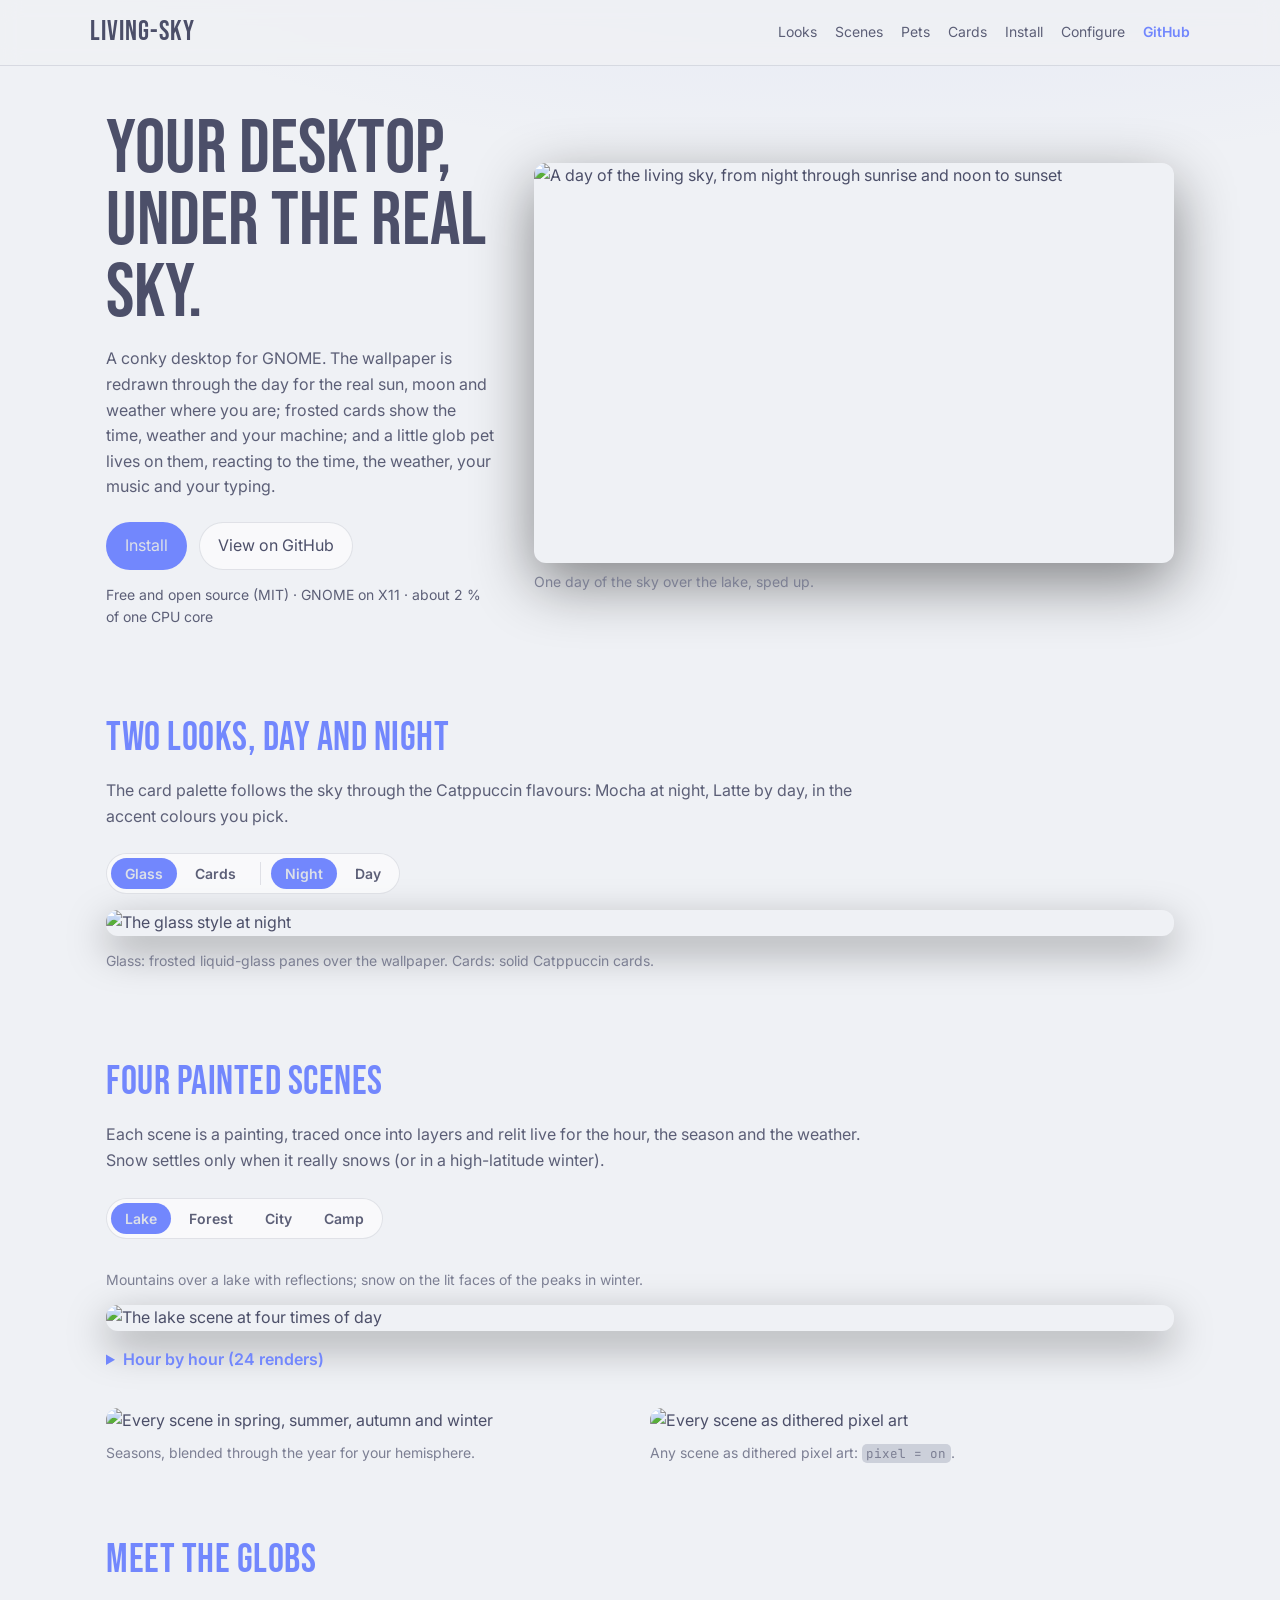
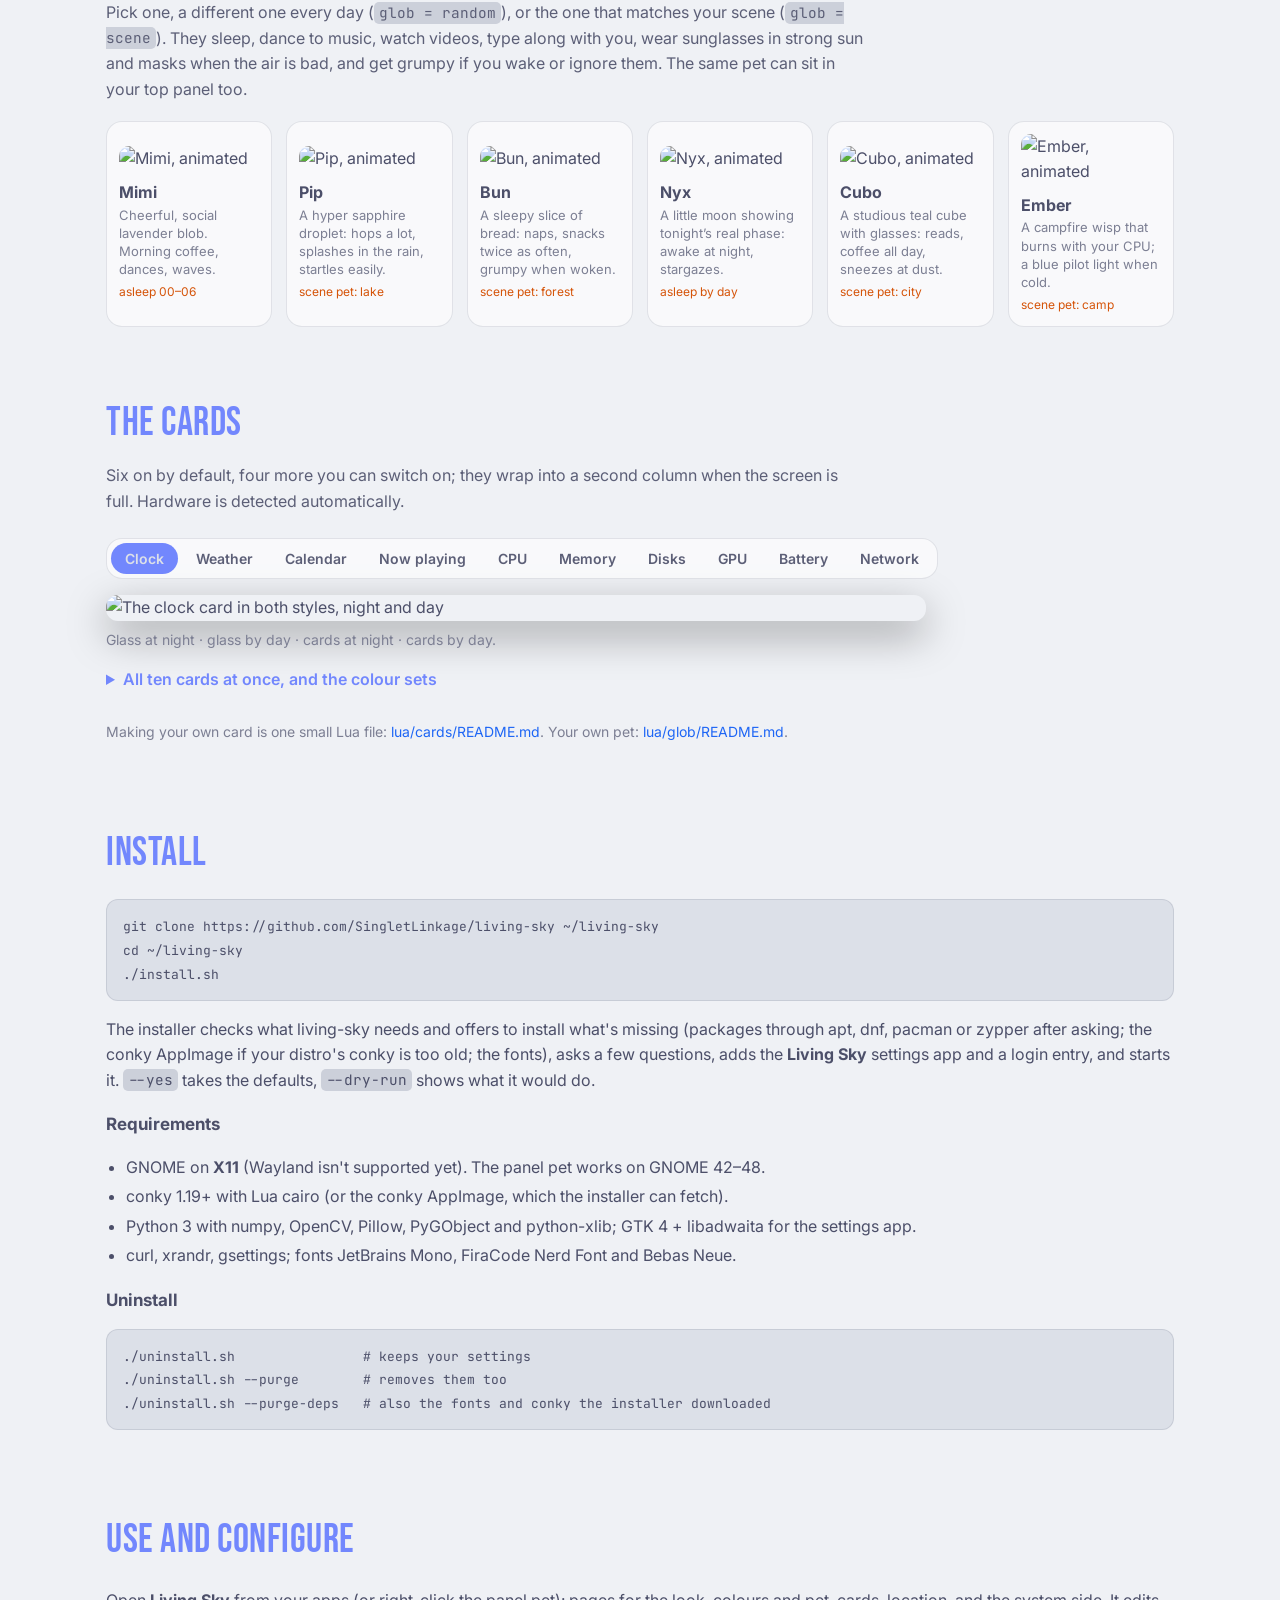
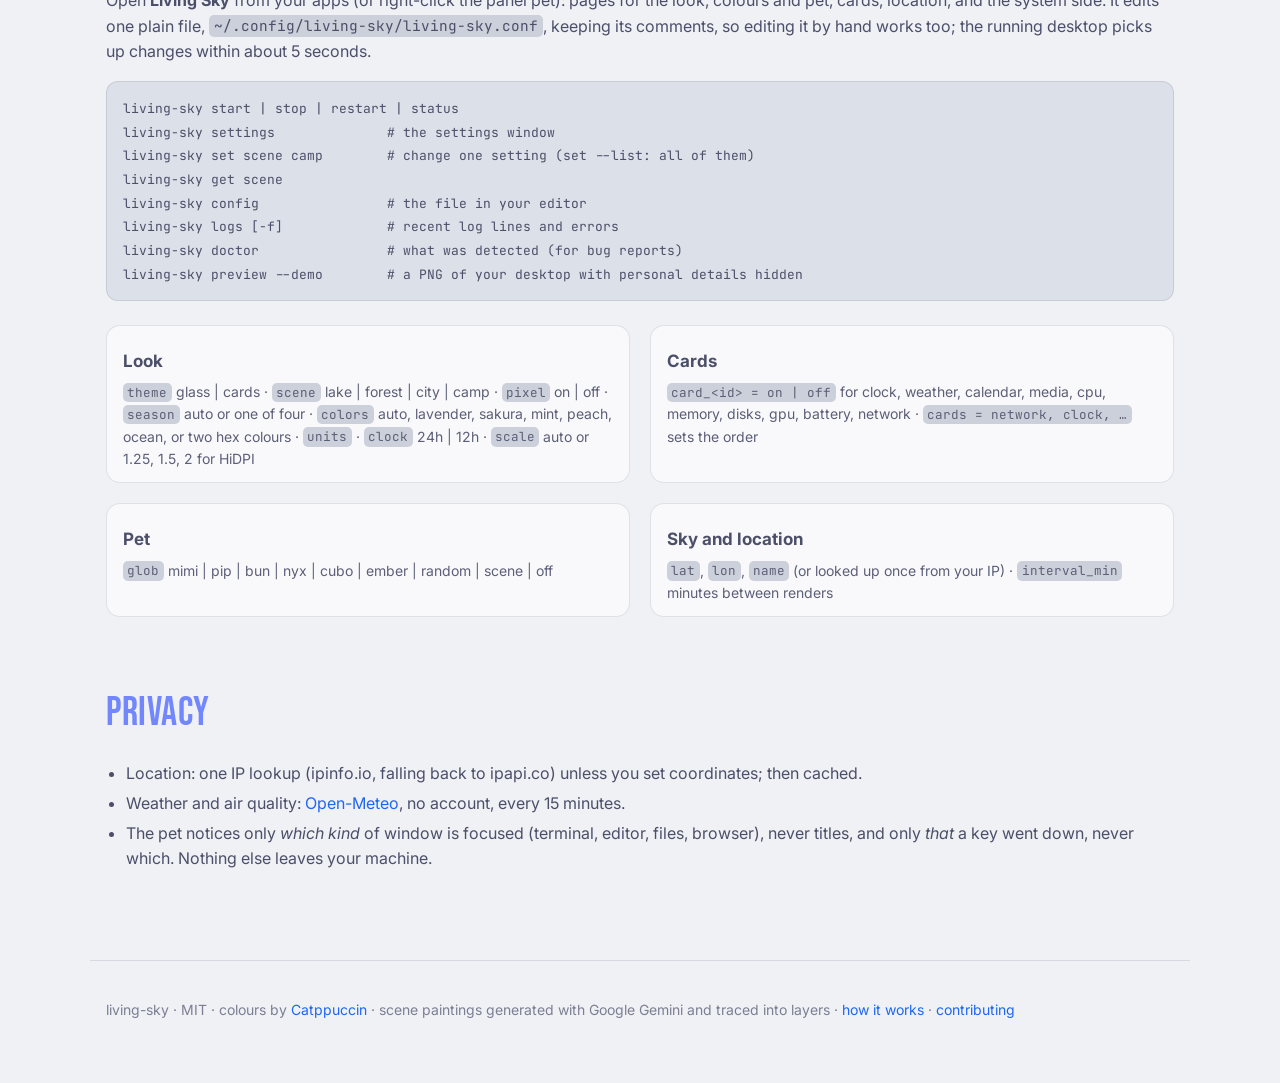
==== site/index.html @ f6a1cbd3 "HiDPI: scale = auto | <factor> for the cards and the pet The engine lays out in logical pixels (scre" ====
<!doctype html>
<html lang="en">
<head>
<meta charset="utf-8">
<meta name="viewport" content="width=device-width, initial-scale=1">
<title>living-sky</title>
<meta name="description" content="A GNOME conky desktop whose wallpaper follows the real sky: painted scenes relit for the sun, moon, season and weather, Catppuccin glass cards, and little glob pets.">
<meta property="og:title" content="living-sky">
<meta property="og:description" content="A GNOME desktop whose wallpaper follows the real sky, with glass cards and little glob pets.">
<meta property="og:image" content="art/demos/glass-night.jpg">
<link rel="icon" href="icon.svg" type="image/svg+xml">
<link rel="preconnect" href="https://fonts.googleapis.com">
<link rel="preconnect" href="https://fonts.gstatic.com" crossorigin>
<link href="https://fonts.googleapis.com/css2?family=Bebas+Neue&family=JetBrains+Mono:wght@400;700&family=Inter:wght@400;600;700&display=swap" rel="stylesheet">
<link rel="stylesheet" href="style.css">
</head>
<body>
<header class="top">
  <a class="brand" href="#">living-sky</a>
  <nav>
    <a href="#looks">Looks</a><a href="#scenes">Scenes</a><a href="#pets">Pets</a><a href="#cards">Cards</a>
    <a href="#install">Install</a><a href="#configure">Configure</a>
    <a class="gh" href="https://github.com/SingletLinkage/living-sky">GitHub</a>
  </nav>
</header>

<main>
<section class="hero">
  <div class="hero-text">
    <h1>Your desktop, under the real sky.</h1>
    <p>A conky desktop for GNOME. The wallpaper is redrawn through the day for the real sun, moon and
      weather where you are; frosted cards show the time, weather and your machine; and a little glob pet
      lives on them, reacting to the time, the weather, your music and your typing.</p>
    <div class="cta">
      <a class="btn primary" href="#install">Install</a>
      <a class="btn" href="https://github.com/SingletLinkage/living-sky">View on GitHub</a>
    </div>
    <p class="small">Free and open source (MIT) · GNOME on X11 · about 2 % of one CPU core</p>
  </div>
  <figure class="hero-media">
    <img src="art/demos/sky-day.gif" alt="A day of the living sky, from night through sunrise and noon to sunset" width="640" height="400">
    <figcaption>One day of the sky over the lake, sped up.</figcaption>
  </figure>
</section>

<section id="looks">
  <h2>Two looks, day and night</h2>
  <p class="lead">The card palette follows the sky through the Catppuccin flavours: Mocha at night, Latte by day,
    in the accent colours you pick.</p>
  <div class="switch" role="tablist" aria-label="Card style">
    <button class="on" data-style="glass">Glass</button><button data-style="cards">Cards</button>
    <span class="sep"></span>
    <button class="on" data-time="night">Night</button><button data-time="day">Day</button>
  </div>
  <figure class="frame"><img id="look-img" src="art/demos/glass-night.jpg" alt="The glass style at night" loading="lazy"></figure>
  <p class="note">Glass: frosted liquid-glass panes over the wallpaper. Cards: solid Catppuccin cards.</p>
</section>

<section id="scenes">
  <h2>Four painted scenes</h2>
  <p class="lead">Each scene is a painting, traced once into layers and relit live for the hour, the season and the
    weather. Snow settles only when it really snows (or in a high-latitude winter).</p>
  <div class="switch" role="tablist" aria-label="Scene">
    <button class="on" data-scene="lake">Lake</button><button data-scene="forest">Forest</button>
    <button data-scene="city">City</button><button data-scene="camp">Camp</button>
  </div>
  <p id="scene-text" class="note"></p>
  <figure class="frame"><img id="scene-img" src="art/demos/scene-lake.jpg" alt="The lake scene at four times of day" loading="lazy"></figure>
  <details class="more"><summary>Hour by hour (24 renders)</summary>
    <img id="hours-img" src="art/demos/hours/lake.jpg" alt="The lake scene for every hour of a day" loading="lazy">
  </details>
  <div class="grid two">
    <figure><img src="art/demos/seasons.jpg" alt="Every scene in spring, summer, autumn and winter" loading="lazy">
      <figcaption>Seasons, blended through the year for your hemisphere.</figcaption></figure>
    <figure><img src="art/demos/pixel.jpg" alt="Every scene as dithered pixel art" loading="lazy">
      <figcaption>Any scene as dithered pixel art: <code>pixel = on</code>.</figcaption></figure>
  </div>
</section>

<section id="pets">
  <h2>Meet the globs</h2>
  <p class="lead">Pick one, a different one every day (<code>glob = random</code>), or the one that matches your scene
    (<code>glob = scene</code>). They sleep, dance to music, watch videos, type along with you, wear sunglasses in
    strong sun and masks when the air is bad, and get grumpy if you wake or ignore them. The same pet can sit in
    your top panel too.</p>
  <div class="pets" id="pet-list"></div>
  <div class="pet-detail" id="pet-detail" hidden>
    <div class="pet-detail-head"><h3 id="pet-name"></h3><button class="btn small" id="pet-close">Close</button></div>
    <img id="pet-sheet" alt="" loading="lazy">
  </div>
</section>

<section id="cards">
  <h2>The cards</h2>
  <p class="lead">Six on by default, four more you can switch on; they wrap into a second column when the screen
    is full. Hardware is detected automatically.</p>
  <div class="switch wrap" id="card-tabs"></div>
  <figure class="frame narrow"><img id="card-img" src="art/demos/cards/clock.jpg" alt="" loading="lazy">
    <figcaption>Glass at night · glass by day · cards at night · cards by day.</figcaption></figure>
  <details class="more"><summary>All ten cards at once, and the colour sets</summary>
    <img src="art/demos/all-cards.jpg" alt="All ten cards" loading="lazy">
    <img src="art/demos/colors.jpg" alt="The colour sets through the day" loading="lazy">
  </details>
  <p class="note">Making your own card is one small Lua file:
    <a href="https://github.com/SingletLinkage/living-sky/blob/main/lua/cards/README.md">lua/cards/README.md</a>.
    Your own pet: <a href="https://github.com/SingletLinkage/living-sky/blob/main/lua/glob/README.md">lua/glob/README.md</a>.</p>
</section>

<section id="install">
  <h2>Install</h2>
  <pre><code>git clone https://github.com/SingletLinkage/living-sky ~/living-sky
cd ~/living-sky
./install.sh</code></pre>
  <p>The installer checks what living-sky needs and offers to install what's missing (packages through apt, dnf,
    pacman or zypper after asking; the conky AppImage if your distro's conky is too old; the fonts), asks a few
    questions, adds the <b>Living Sky</b> settings app and a login entry, and starts it.
    <code>--yes</code> takes the defaults, <code>--dry-run</code> shows what it would do.</p>
  <h3>Requirements</h3>
  <ul>
    <li>GNOME on <b>X11</b> (Wayland isn't supported yet). The panel pet works on GNOME 42–48.</li>
    <li>conky 1.19+ with Lua cairo (or the conky AppImage, which the installer can fetch).</li>
    <li>Python 3 with numpy, OpenCV, Pillow, PyGObject and python-xlib; GTK 4 + libadwaita for the settings app.</li>
    <li>curl, xrandr, gsettings; fonts JetBrains Mono, FiraCode Nerd Font and Bebas Neue.</li>
  </ul>
  <h3>Uninstall</h3>
  <pre><code>./uninstall.sh                # keeps your settings
./uninstall.sh --purge        # removes them too
./uninstall.sh --purge-deps   # also the fonts and conky the installer downloaded</code></pre>
</section>

<section id="configure">
  <h2>Use and configure</h2>
  <p>Open <b>Living Sky</b> from your apps (or right-click the panel pet): pages for the look, colours and pet,
    cards, location, and the system side. It edits one plain file,
    <code>~/.config/living-sky/living-sky.conf</code>, keeping its comments, so editing it by hand works too;
    the running desktop picks up changes within about 5 seconds.</p>
  <pre><code>living-sky start | stop | restart | status
living-sky settings              # the settings window
living-sky set scene camp        # change one setting (set --list: all of them)
living-sky get scene
living-sky config                # the file in your editor
living-sky logs [-f]             # recent log lines and errors
living-sky doctor                # what was detected (for bug reports)
living-sky preview --demo        # a PNG of your desktop with personal details hidden</code></pre>
  <div class="grid two keys">
    <div><h3>Look</h3><p><code>theme</code> glass | cards · <code>scene</code> lake | forest | city | camp ·
      <code>pixel</code> on | off · <code>season</code> auto or one of four · <code>colors</code> auto, lavender,
      sakura, mint, peach, ocean, or two hex colours · <code>units</code> · <code>clock</code> 24h | 12h · <code>scale</code> auto or 1.25, 1.5, 2 for HiDPI</p></div>
    <div><h3>Cards</h3><p><code>card_&lt;id&gt; = on | off</code> for clock, weather, calendar, media, cpu, memory,
      disks, gpu, battery, network · <code>cards = network, clock, …</code> sets the order</p></div>
    <div><h3>Pet</h3><p><code>glob</code> mimi | pip | bun | nyx | cubo | ember | random | scene | off</p></div>
    <div><h3>Sky and location</h3><p><code>lat</code>, <code>lon</code>, <code>name</code> (or looked up once from
      your IP) · <code>interval_min</code> minutes between renders</p></div>
  </div>
</section>

<section id="privacy">
  <h2>Privacy</h2>
  <ul>
    <li>Location: one IP lookup (ipinfo.io, falling back to ipapi.co) unless you set coordinates; then cached.</li>
    <li>Weather and air quality: <a href="https://open-meteo.com">Open-Meteo</a>, no account, every 15 minutes.</li>
    <li>The pet notices only <i>which kind</i> of window is focused (terminal, editor, files, browser), never titles,
      and only <i>that</i> a key went down, never which. Nothing else leaves your machine.</li>
  </ul>
</section>
</main>

<footer>
  <p>living-sky · MIT · colours by <a href="https://github.com/catppuccin/catppuccin">Catppuccin</a> ·
    scene paintings generated with Google Gemini and traced into layers ·
    <a href="https://github.com/SingletLinkage/living-sky/blob/main/docs/how-it-works.md">how it works</a> ·
    <a href="https://github.com/SingletLinkage/living-sky/blob/main/CONTRIBUTING.md">contributing</a></p>
</footer>
<script src="app.js"></script>
</body>
</html>
---- site/style.css ----
/* living-sky site: Catppuccin Mocha by default, Latte for light-mode visitors */
:root {
  --base: #1e1e2e; --mantle: #181825; --crust: #11111b; --surface0: #313244; --surface1: #45475a;
  --text: #cdd6f4; --subtext: #a6adc8; --overlay: #7f849c;
  --accent: #b4befe; --accent2: #fab387; --link: #89b4fa;
  --glass: rgba(49, 50, 68, 0.55); --line: rgba(205, 214, 244, 0.10);
}
@media (prefers-color-scheme: light) {
  :root {
    --base: #eff1f5; --mantle: #e6e9ef; --crust: #dce0e8; --surface0: #ccd0da; --surface1: #bcc0cc;
    --text: #4c4f69; --subtext: #5c5f77; --overlay: #7c7f93;
    --accent: #7287fd; --accent2: #d55409; --link: #1e66f5;
    --glass: rgba(255, 255, 255, 0.6); --line: rgba(76, 79, 105, 0.14);
  }
}
* { box-sizing: border-box; }
html { scroll-behavior: smooth; scroll-padding-top: 64px; }
body {
  margin: 0; color: var(--text); font: 16px/1.6 Inter, system-ui, sans-serif;
  background: radial-gradient(1200px 600px at 70% -10%, color-mix(in srgb, var(--accent) 18%, transparent), transparent),
              var(--base);
}
a { color: var(--link); text-decoration: none; }
a:hover { text-decoration: underline; }
code, pre { font-family: "JetBrains Mono", ui-monospace, monospace; font-size: 0.9em; }
code { background: var(--surface0); padding: 0.1em 0.35em; border-radius: 5px; }
pre { background: var(--crust); border: 1px solid var(--line); border-radius: 12px; padding: 14px 16px; overflow-x: auto; }
pre code { background: none; padding: 0; }
img { max-width: 100%; height: auto; display: block; border-radius: 12px; }

.top {
  position: sticky; top: 0; z-index: 5; display: flex; align-items: center; justify-content: space-between; gap: 16px;
  padding: 10px max(16px, calc((100vw - 1100px) / 2)); background: color-mix(in srgb, var(--base) 82%, transparent);
  backdrop-filter: blur(10px); border-bottom: 1px solid var(--line);
}
.brand { font-family: "Bebas Neue", sans-serif; font-size: 28px; letter-spacing: 1px; color: var(--text); }
.top nav { display: flex; gap: 18px; flex-wrap: wrap; font-size: 14px; }
.top nav a { color: var(--subtext); }
.top nav a.gh { color: var(--accent); font-weight: 600; }

main { max-width: 1100px; margin: 0 auto; padding: 0 16px; }
section { padding: 56px 0 8px; }
h1 { font-family: "Bebas Neue", sans-serif; font-weight: 400; font-size: clamp(44px, 7vw, 76px); line-height: 0.95; margin: 0 0 16px; }
h2 { font-family: "Bebas Neue", sans-serif; font-weight: 400; font-size: 40px; letter-spacing: 0.5px; margin: 0 0 8px; color: var(--accent); }
h3 { font-size: 17px; margin: 18px 0 6px; }
.lead { color: var(--subtext); max-width: 760px; margin-top: 0; }
.note, .small, figcaption { color: var(--overlay); font-size: 14px; }
figcaption { margin-top: 8px; }
figure { margin: 0; }

.hero { display: grid; grid-template-columns: 1fr 1.1fr; gap: 40px; align-items: center; padding-top: 48px; }
.hero-text p { color: var(--subtext); }
.cta { display: flex; gap: 12px; margin: 22px 0 10px; flex-wrap: wrap; }
.btn {
  display: inline-block; padding: 10px 18px; border-radius: 999px; border: 1px solid var(--line);
  background: var(--glass); color: var(--text); font-weight: 600; cursor: pointer; font: inherit;
}
.btn:hover { text-decoration: none; border-color: var(--accent); }
.btn.primary { background: var(--accent); color: var(--crust); border-color: transparent; }
.btn.small { padding: 4px 12px; font-size: 14px; }
.hero-media img { box-shadow: 0 20px 60px rgba(0, 0, 0, 0.45); }

.switch { display: inline-flex; flex-wrap: wrap; gap: 4px; padding: 4px; background: var(--glass);
  border: 1px solid var(--line); border-radius: 999px; margin: 8px 0 16px; }
.switch.wrap { border-radius: 16px; }
.switch button { font: 600 14px Inter, system-ui, sans-serif; color: var(--subtext); background: none; border: 0;
  padding: 7px 14px; border-radius: 999px; cursor: pointer; }
.switch button.on { background: var(--accent); color: var(--crust); }
.switch .sep { width: 1px; background: var(--line); margin: 4px 6px; }
.frame img { box-shadow: 0 14px 40px rgba(0, 0, 0, 0.35); }
.frame.narrow { max-width: 820px; }

.grid { display: grid; gap: 20px; margin-top: 24px; }
.grid.two { grid-template-columns: 1fr 1fr; }
.keys > div { background: var(--glass); border: 1px solid var(--line); border-radius: 14px; padding: 4px 16px 12px; }
.keys p { margin: 0; color: var(--subtext); font-size: 14px; }

details.more { margin: 16px 0; }
details.more summary { cursor: pointer; color: var(--accent); font-weight: 600; margin-bottom: 12px; }
details.more img { margin-bottom: 16px; }

.pets { display: grid; grid-template-columns: repeat(6, 1fr); gap: 14px; margin-top: 18px; }
.pet { background: var(--glass); border: 1px solid var(--line); border-radius: 16px; padding: 12px; cursor: pointer;
  text-align: left; color: var(--text); font: inherit; }
.pet:hover, .pet.on { border-color: var(--accent); }
.pet img { border-radius: 10px; margin-bottom: 8px; }
.pet b { display: block; }
.pet span { color: var(--overlay); font-size: 13px; line-height: 1.4; display: block; }
.pet .tag { color: var(--accent2); font-size: 12px; margin-top: 6px; }
.pet-detail { margin-top: 20px; background: var(--glass); border: 1px solid var(--line); border-radius: 16px; padding: 16px; }
.pet-detail-head { display: flex; justify-content: space-between; align-items: center; }
.pet-detail h3 { margin: 0 0 12px; }
.pet-detail img { max-width: 760px; margin: 0 auto; }

ul { padding-left: 20px; } li { margin: 4px 0; }
footer { max-width: 1100px; margin: 64px auto 0; padding: 24px 16px 48px; border-top: 1px solid var(--line);
  color: var(--overlay); font-size: 14px; }

@media (max-width: 900px) {
  .hero, .grid.two { grid-template-columns: 1fr; }
  .pets { grid-template-columns: repeat(3, 1fr); }
  .top nav a:not(.gh) { display: none; }
}
@media (max-width: 520px) { .pets { grid-template-columns: repeat(2, 1fr); } }
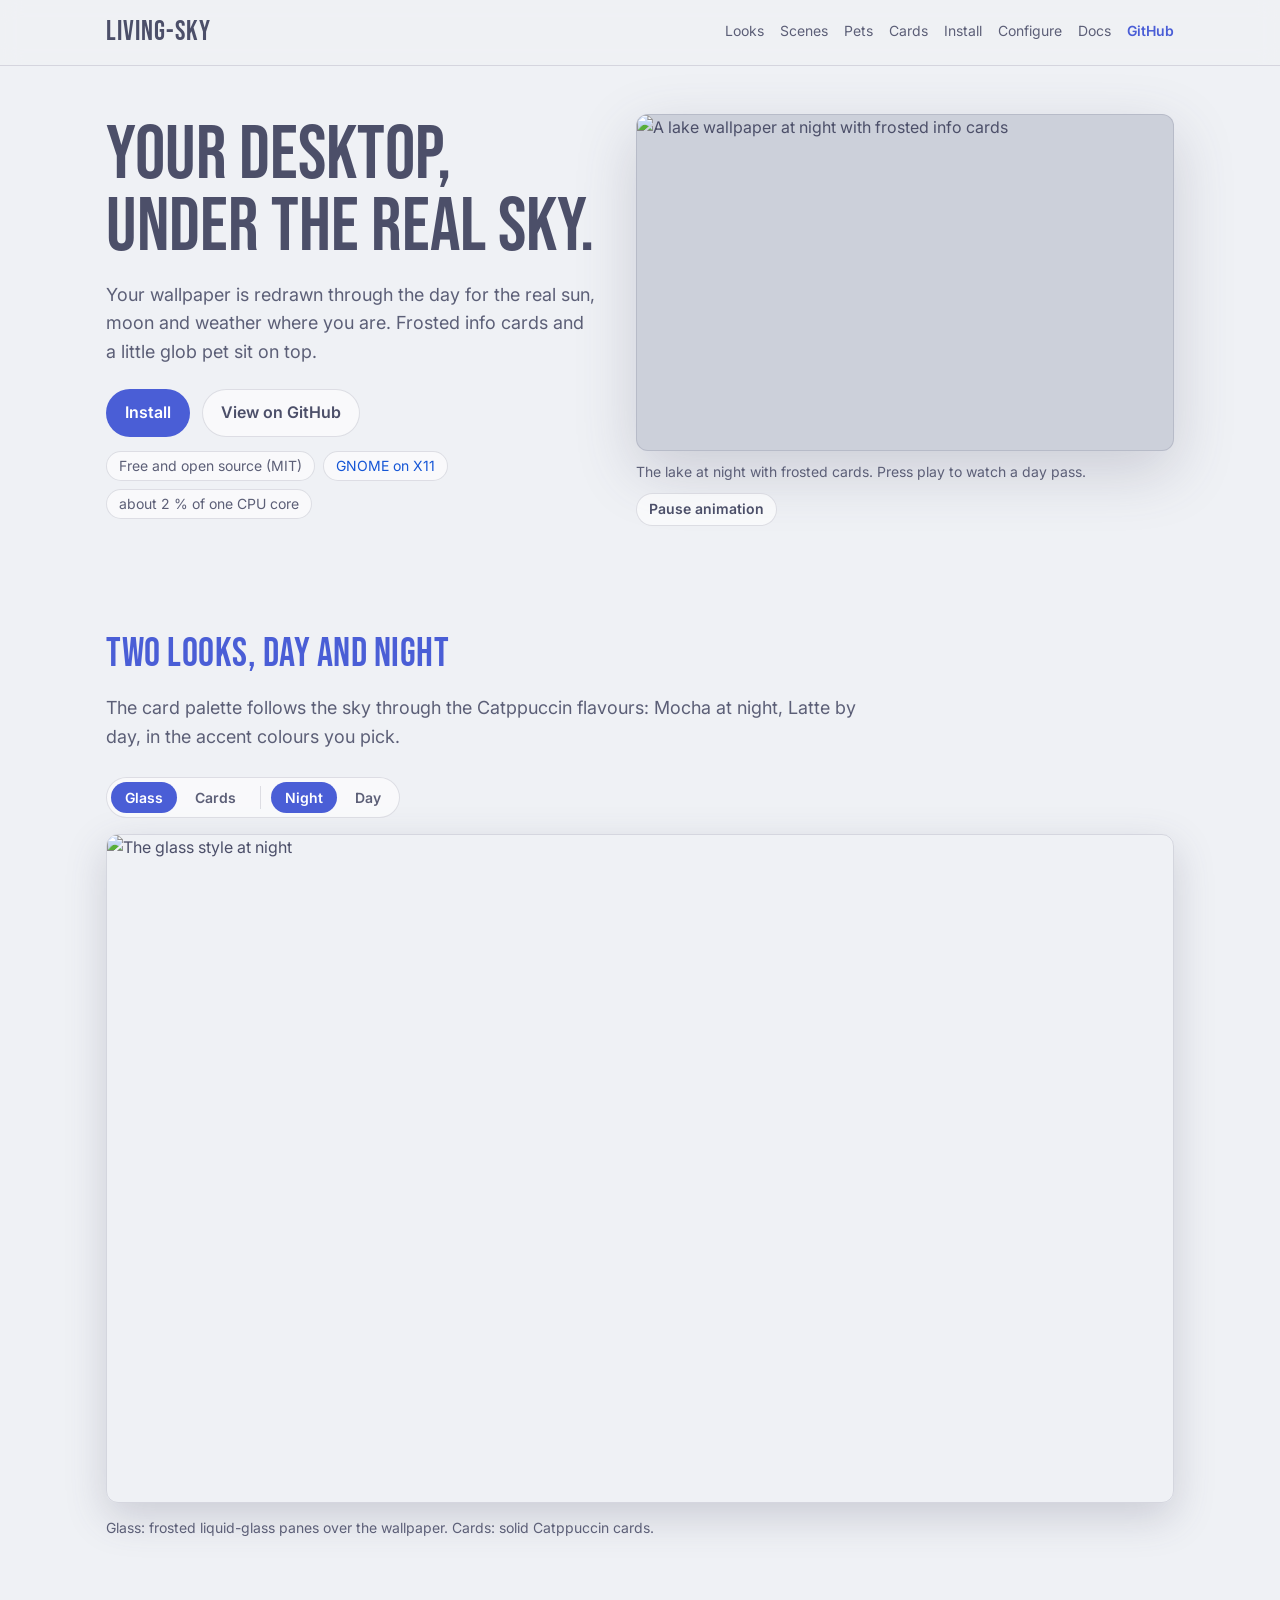
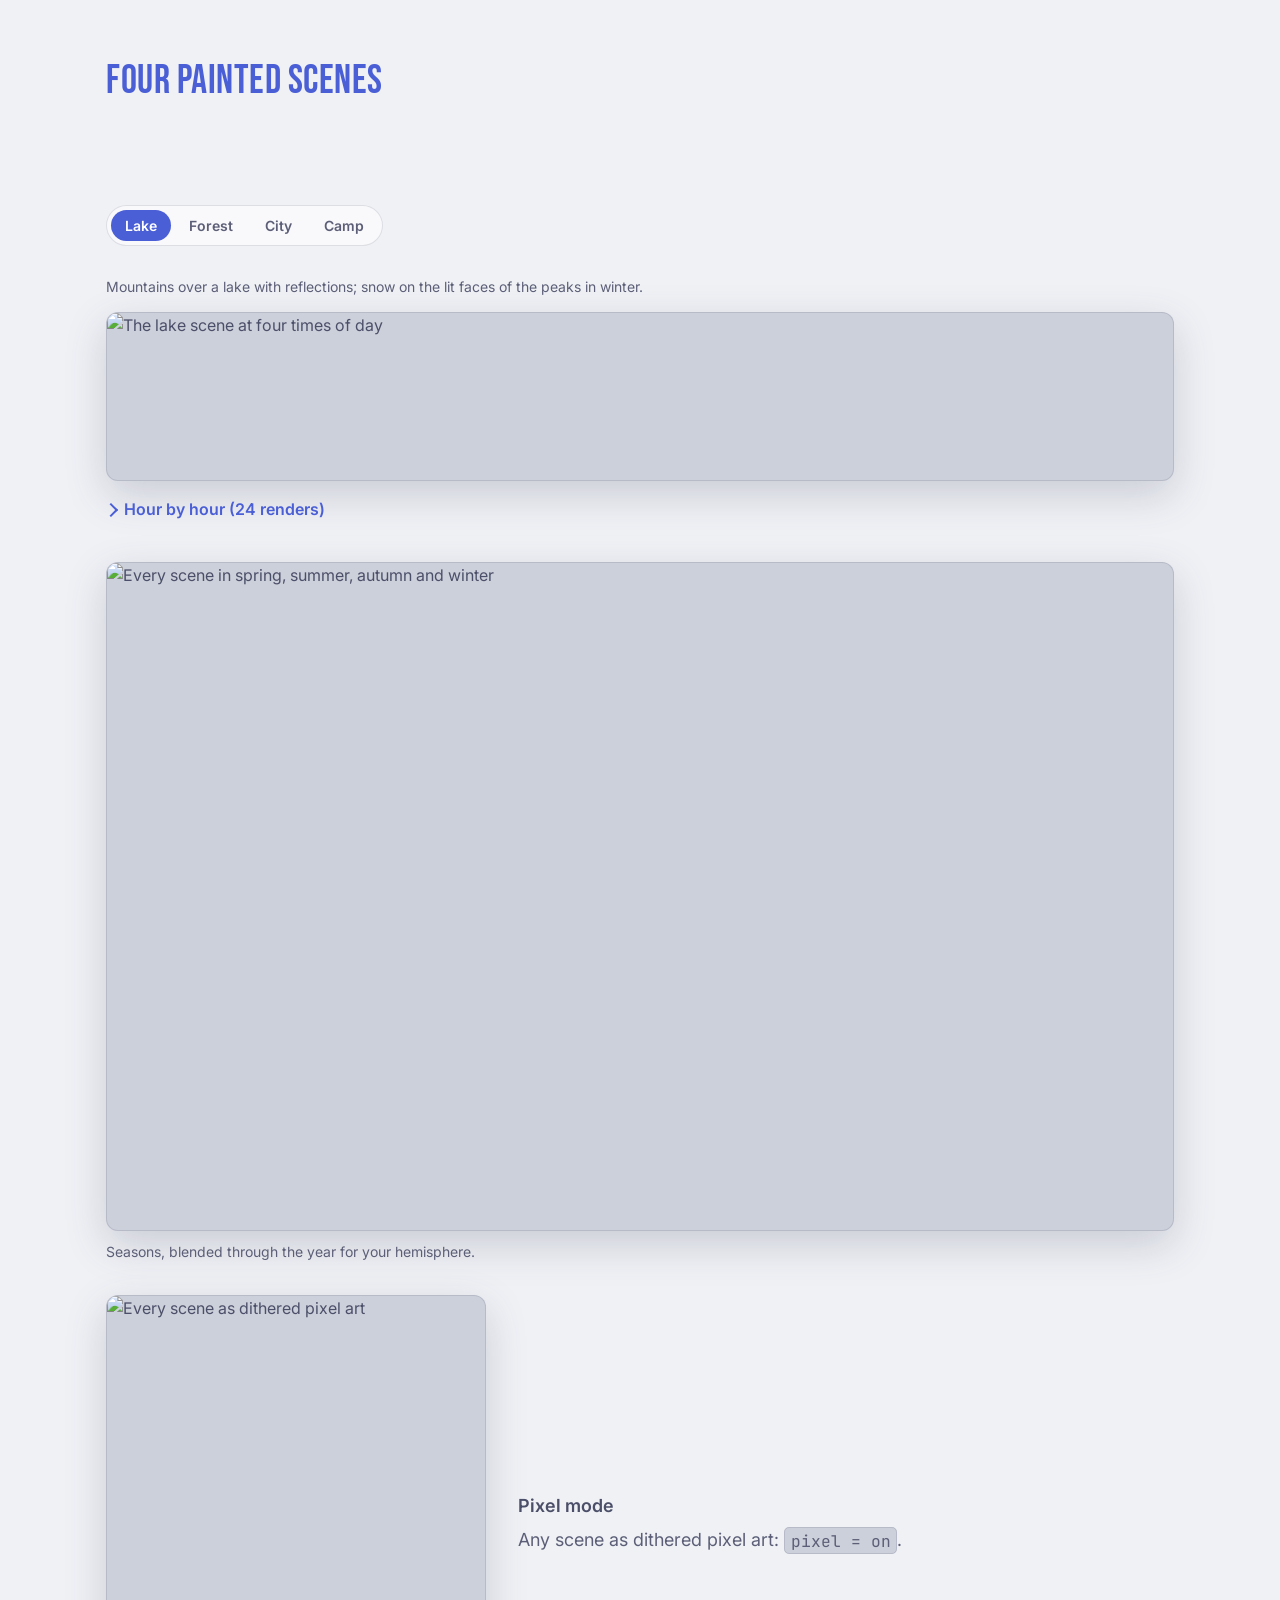
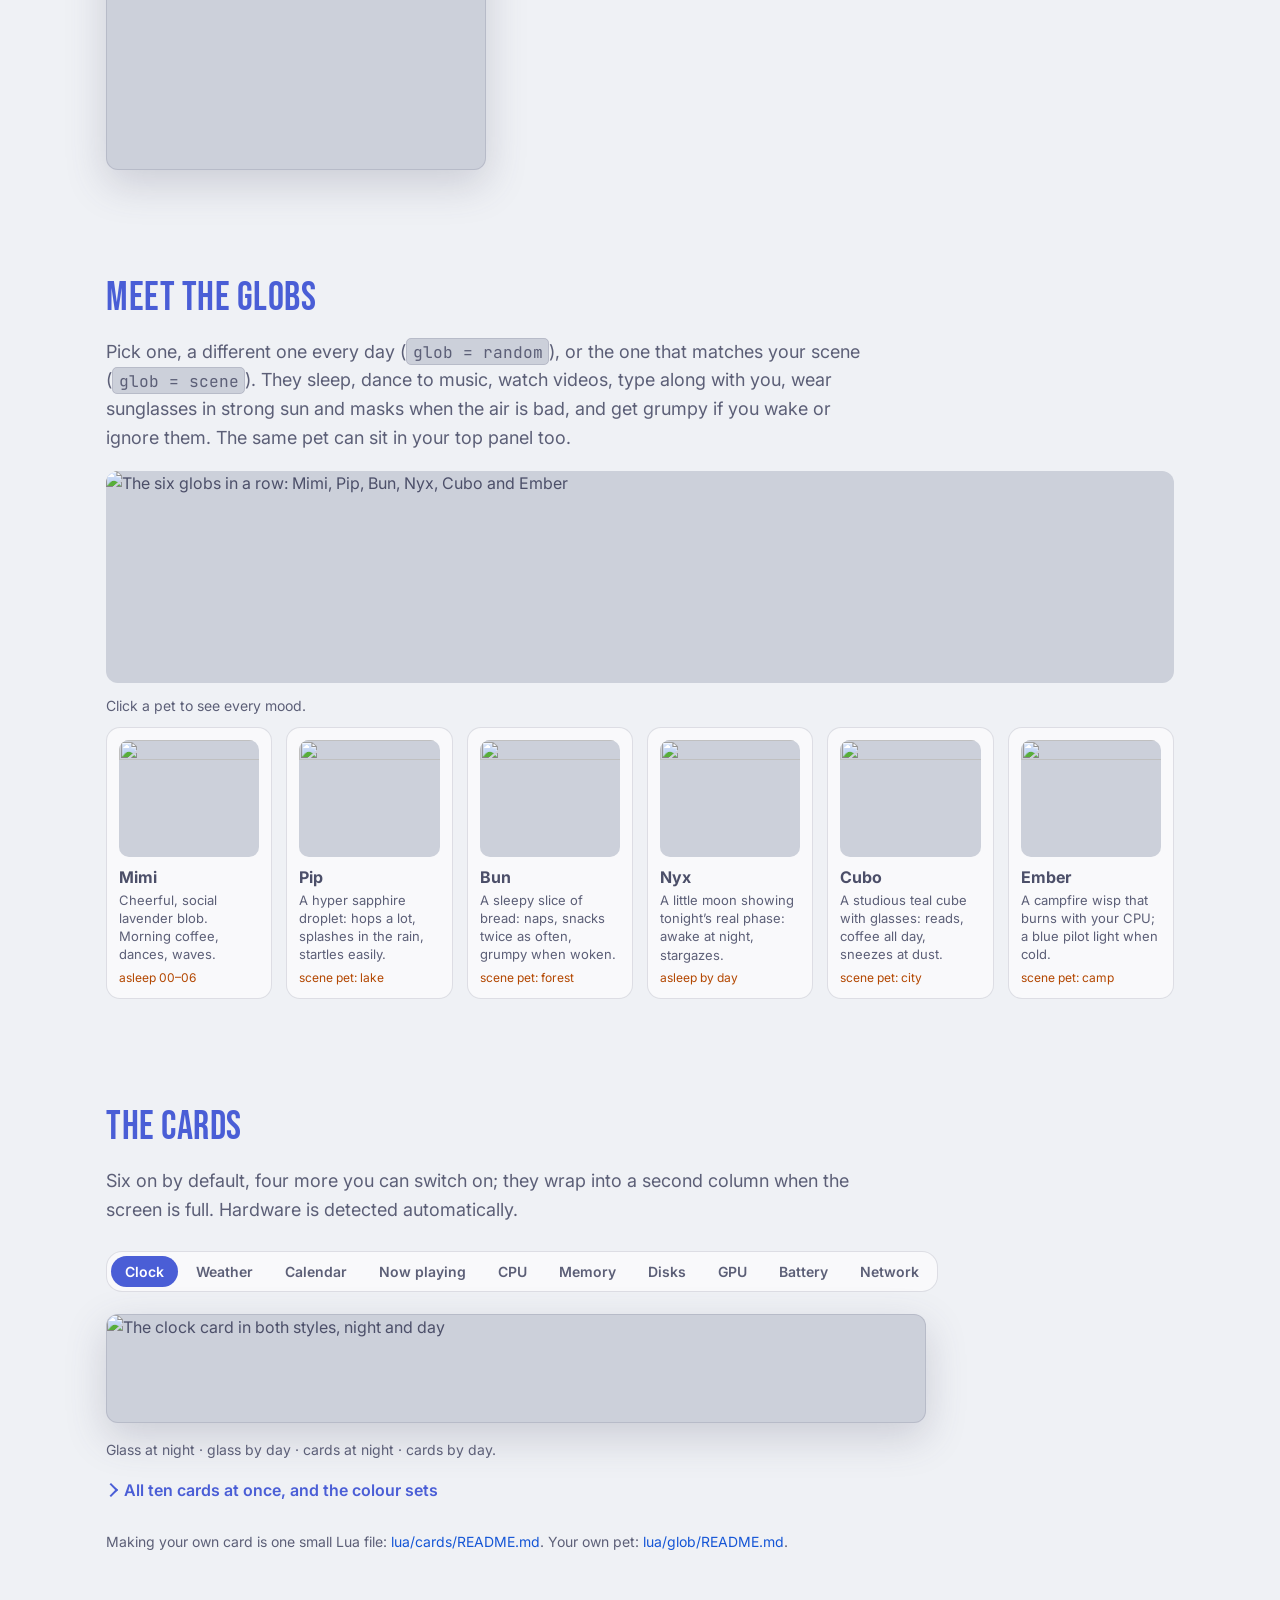
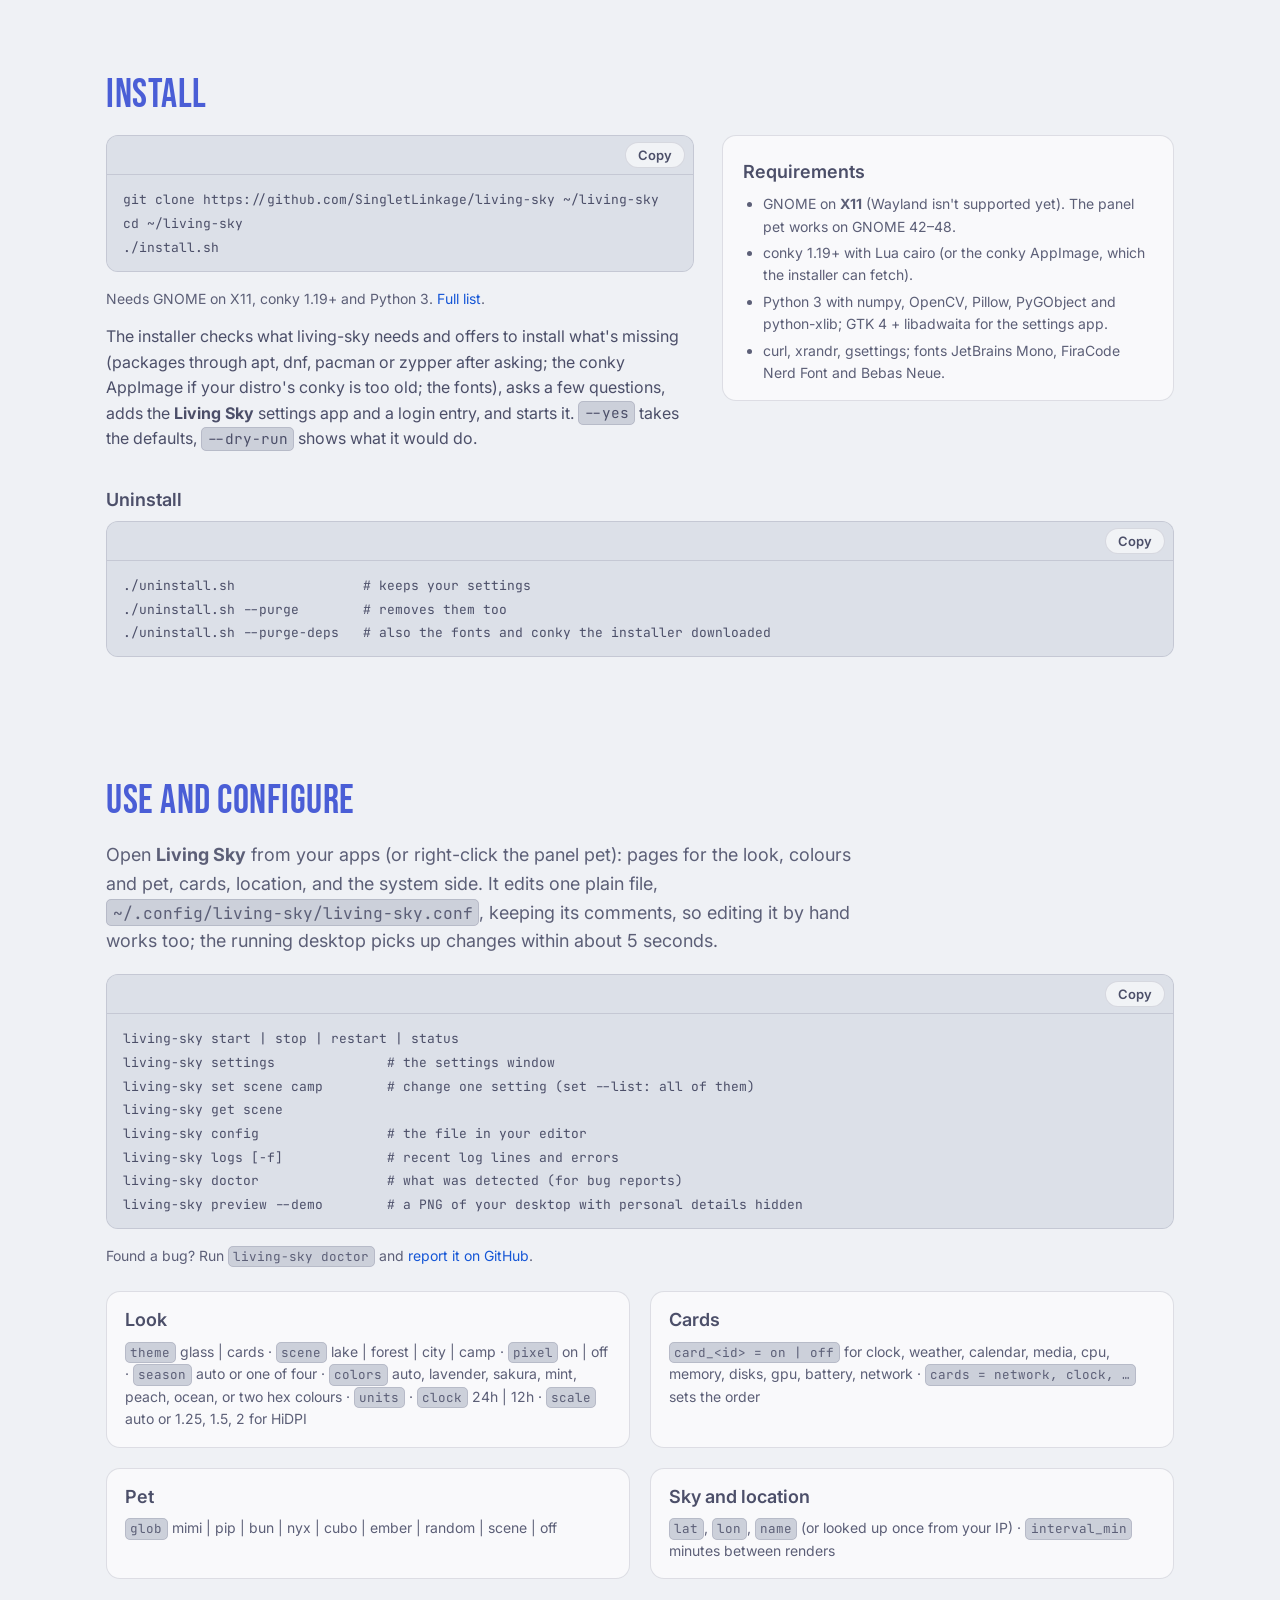
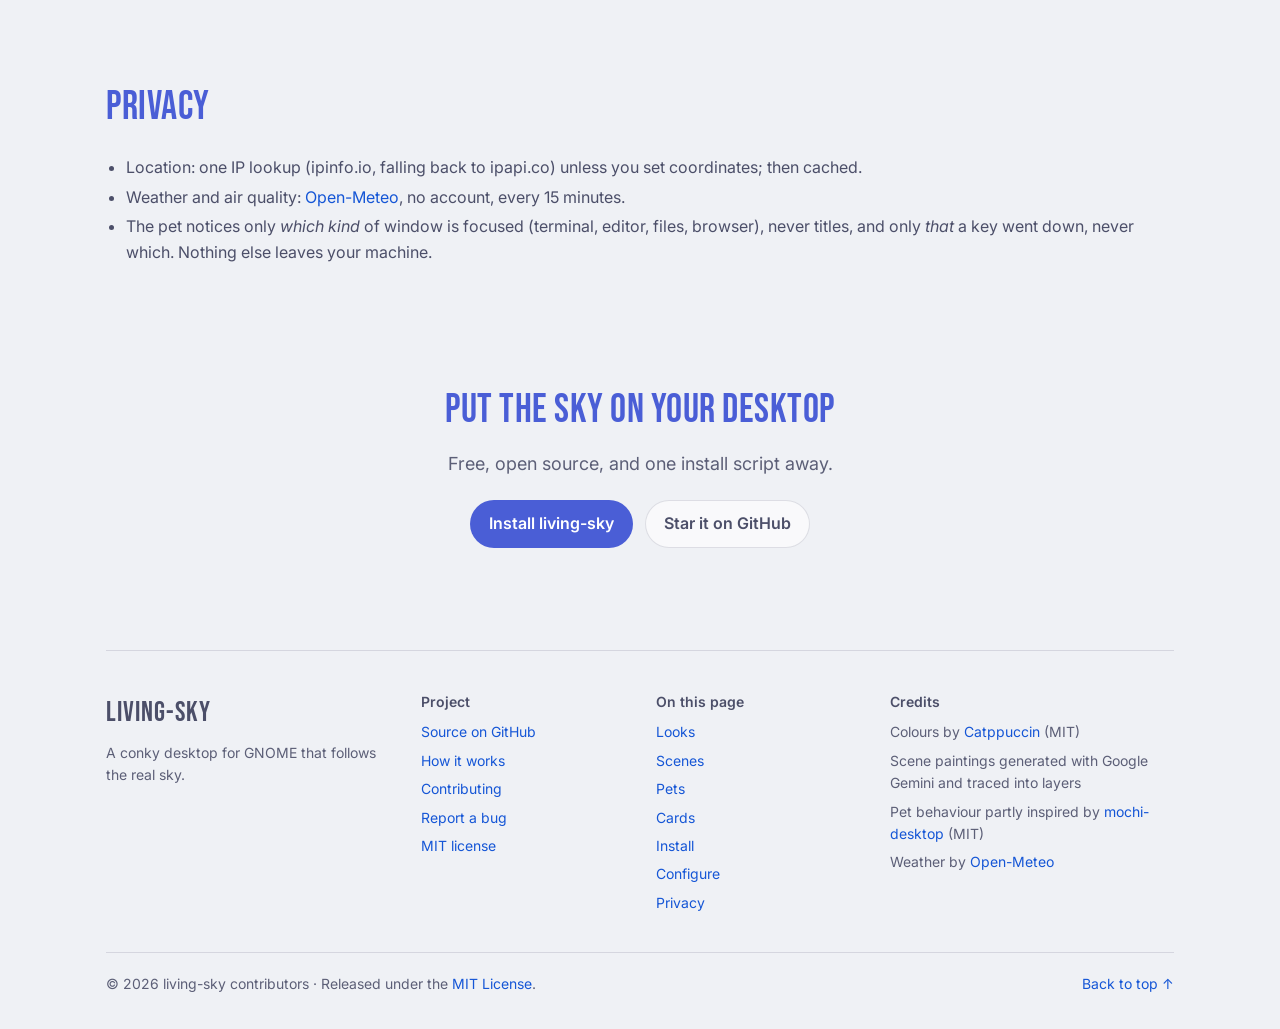
==== commit 77d6fd77: "Website overhaul: navigation, accessibility, motion, footer, meta Reviewed and fixed over four criti" ====
--- a/site/index.html
+++ b/site/index.html
@@ -3,134 +3,183 @@
 <head>
 <meta charset="utf-8">
 <meta name="viewport" content="width=device-width, initial-scale=1">
-<title>living-sky</title>
+<title>living-sky: a GNOME desktop under the real sky</title>
+<script>document.documentElement.classList.add('js')</script>
 <meta name="description" content="A GNOME conky desktop whose wallpaper follows the real sky: painted scenes relit for the sun, moon, season and weather, Catppuccin glass cards, and little glob pets.">
-<meta property="og:title" content="living-sky">
+<link rel="canonical" href="https://singletlinkage.github.io/living-sky/">
+<meta name="color-scheme" content="dark light">
+<meta name="theme-color" content="#eff1f5" media="(prefers-color-scheme: light)">
+<meta name="theme-color" content="#1e1e2e" media="(prefers-color-scheme: dark)">
+<meta property="og:type" content="website">
+<meta property="og:site_name" content="living-sky">
+<meta property="og:url" content="https://singletlinkage.github.io/living-sky/">
+<meta property="og:title" content="living-sky: a GNOME desktop under the real sky">
 <meta property="og:description" content="A GNOME desktop whose wallpaper follows the real sky, with glass cards and little glob pets.">
-<meta property="og:image" content="art/demos/glass-night.jpg">
-<link rel="icon" href="icon.svg" type="image/svg+xml">
+<meta property="og:image" content="https://singletlinkage.github.io/living-sky/art/demos/glass-night.jpg">
+<meta property="og:image:width" content="1280">
+<meta property="og:image:height" content="800">
+<meta property="og:image:alt" content="A lake wallpaper at night with frosted info cards">
+<meta name="twitter:card" content="summary_large_image">
+<meta name="twitter:title" content="living-sky: a GNOME desktop under the real sky">
+<meta name="twitter:description" content="A GNOME desktop whose wallpaper follows the real sky, with glass cards and little glob pets.">
+<meta name="twitter:image" content="https://singletlinkage.github.io/living-sky/art/demos/glass-night.jpg">
+<link rel="icon" href="icon.svg" type="image/svg+xml" sizes="any">
 <link rel="preconnect" href="https://fonts.googleapis.com">
 <link rel="preconnect" href="https://fonts.gstatic.com" crossorigin>
-<link href="https://fonts.googleapis.com/css2?family=Bebas+Neue&family=JetBrains+Mono:wght@400;700&family=Inter:wght@400;600;700&display=swap" rel="stylesheet">
+<link href="https://fonts.googleapis.com/css2?family=Bebas+Neue&family=JetBrains+Mono:wght@400&family=Inter:wght@400;600;700&display=swap" rel="stylesheet">
 <link rel="stylesheet" href="style.css">
 </head>
-<body>
+<body id="top">
+<a class="skip" href="#main">Skip to content</a>
 <header class="top">
-  <a class="brand" href="#">living-sky</a>
-  <nav>
+  <a class="brand" href="#top" aria-label="living-sky, back to top">living-sky</a>
+  <button class="menu-btn" type="button" aria-expanded="false" aria-controls="site-nav">
+    <svg width="20" height="20" viewBox="0 0 20 20" aria-hidden="true"><path d="M3 5h14M3 10h14M3 15h14" stroke="currentColor" stroke-width="2" stroke-linecap="round" fill="none"/></svg>
+    <span>Menu</span>
+  </button>
+  <nav id="site-nav" aria-label="Primary">
     <a href="#looks">Looks</a><a href="#scenes">Scenes</a><a href="#pets">Pets</a><a href="#cards">Cards</a>
     <a href="#install">Install</a><a href="#configure">Configure</a>
+    <a href="https://github.com/SingletLinkage/living-sky/blob/main/docs/how-it-works.md">Docs</a>
     <a class="gh" href="https://github.com/SingletLinkage/living-sky">GitHub</a>
   </nav>
 </header>
 
-<main>
+<main id="main" tabindex="-1">
 <section class="hero">
   <div class="hero-text">
     <h1>Your desktop, under the real sky.</h1>
-    <p>A conky desktop for GNOME. The wallpaper is redrawn through the day for the real sun, moon and
-      weather where you are; frosted cards show the time, weather and your machine; and a little glob pet
-      lives on them, reacting to the time, the weather, your music and your typing.</p>
+    <p class="lead">Your wallpaper is redrawn through the day for the real sun, moon and weather where you are.
+      Frosted info cards and a little glob pet sit on top.</p>
     <div class="cta">
       <a class="btn primary" href="#install">Install</a>
       <a class="btn" href="https://github.com/SingletLinkage/living-sky">View on GitHub</a>
     </div>
-    <p class="small">Free and open source (MIT) · GNOME on X11 · about 2 % of one CPU core</p>
-  </div>
-  <figure class="hero-media">
-    <img src="art/demos/sky-day.gif" alt="A day of the living sky, from night through sunrise and noon to sunset" width="640" height="400">
-    <figcaption>One day of the sky over the lake, sped up.</figcaption>
+    <ul class="facts">
+      <li>Free and open source (MIT)</li>
+      <li><a href="#requirements">GNOME on X11</a></li>
+      <li>about 2&nbsp;% of one CPU core</li>
+    </ul>
+  </div>
+  <figure class="hero-media" id="hero-media">
+    <img id="hero-img" src="art/demos/glass-night.jpg" data-gif="art/demos/sky-day.gif" alt="A lake wallpaper at night with frosted info cards" width="640" height="400" decoding="async" fetchpriority="high">
+    <figcaption id="hero-cap">One day of the sky over the lake, sped up.</figcaption>
   </figure>
 </section>
 
-<section id="looks">
-  <h2>Two looks, day and night</h2>
+<section id="looks" aria-labelledby="looks-h">
+  <h2 id="looks-h">Two looks, day and night</h2>
   <p class="lead">The card palette follows the sky through the Catppuccin flavours: Mocha at night, Latte by day,
     in the accent colours you pick.</p>
-  <div class="switch" role="tablist" aria-label="Card style">
-    <button class="on" data-style="glass">Glass</button><button data-style="cards">Cards</button>
-    <span class="sep"></span>
-    <button class="on" data-time="night">Night</button><button data-time="day">Day</button>
-  </div>
-  <figure class="frame"><img id="look-img" src="art/demos/glass-night.jpg" alt="The glass style at night" loading="lazy"></figure>
+  <div class="switch">
+    <span role="group" aria-label="Card style"><button class="on" data-style="glass" aria-pressed="true">Glass</button><button data-style="cards" aria-pressed="false">Cards</button></span>
+    <span class="sep" aria-hidden="true"></span>
+    <span role="group" aria-label="Time of day"><button class="on" data-time="night" aria-pressed="true">Night</button><button data-time="day" aria-pressed="false">Day</button></span>
+  </div>
+  <figure class="frame"><img id="look-img" src="art/demos/glass-night.jpg" alt="The glass style at night" width="1280" height="800" loading="lazy" decoding="async"></figure>
   <p class="note">Glass: frosted liquid-glass panes over the wallpaper. Cards: solid Catppuccin cards.</p>
 </section>
 
-<section id="scenes">
-  <h2>Four painted scenes</h2>
+<section id="scenes" aria-labelledby="scenes-h">
+  <h2 id="scenes-h">Four painted scenes</h2>
   <p class="lead">Each scene is a painting, traced once into layers and relit live for the hour, the season and the
     weather. Snow settles only when it really snows (or in a high-latitude winter).</p>
   <div class="switch" role="tablist" aria-label="Scene">
-    <button class="on" data-scene="lake">Lake</button><button data-scene="forest">Forest</button>
-    <button data-scene="city">City</button><button data-scene="camp">Camp</button>
-  </div>
-  <p id="scene-text" class="note"></p>
-  <figure class="frame"><img id="scene-img" src="art/demos/scene-lake.jpg" alt="The lake scene at four times of day" loading="lazy"></figure>
-  <details class="more"><summary>Hour by hour (24 renders)</summary>
-    <img id="hours-img" src="art/demos/hours/lake.jpg" alt="The lake scene for every hour of a day" loading="lazy">
+    <button id="tab-scene-lake" class="on" data-scene="lake">Lake</button><button id="tab-scene-forest" data-scene="forest">Forest</button>
+    <button id="tab-scene-city" data-scene="city">City</button><button id="tab-scene-camp" data-scene="camp">Camp</button>
+  </div>
+  <div id="scene-panel" role="tabpanel" aria-labelledby="tab-scene-lake">
+    <p id="scene-text" class="note" aria-live="polite">Mountains over a lake with reflections; snow on the lit faces of the peaks in winter.</p>
+    <figure class="frame"><img id="scene-img" src="art/demos/scene-lake.jpg" alt="The lake scene at four times of day" width="1920" height="300" loading="lazy" decoding="async"></figure>
+  </div>
+  <details class="more" id="hours-details"><summary>Hour by hour (24 renders)</summary>
+    <img id="hours-img" src="art/demos/hours/lake.jpg" alt="The lake scene for every hour of a day" width="2400" height="1000" loading="lazy" decoding="async">
   </details>
-  <div class="grid two">
-    <figure><img src="art/demos/seasons.jpg" alt="Every scene in spring, summer, autumn and winter" loading="lazy">
-      <figcaption>Seasons, blended through the year for your hemisphere.</figcaption></figure>
-    <figure><img src="art/demos/pixel.jpg" alt="Every scene as dithered pixel art" loading="lazy">
-      <figcaption>Any scene as dithered pixel art: <code>pixel = on</code>.</figcaption></figure>
-  </div>
-</section>
-
-<section id="pets">
-  <h2>Meet the globs</h2>
+  <figure class="wide">
+    <img src="art/demos/seasons.jpg" alt="Every scene in spring, summer, autumn and winter" width="1920" height="1200" loading="lazy" decoding="async">
+    <figcaption>Seasons, blended through the year for your hemisphere.</figcaption>
+  </figure>
+  <div class="pixel-row">
+    <img src="art/demos/pixel.jpg" alt="Every scene as dithered pixel art" width="960" height="1200" loading="lazy" decoding="async">
+    <div><h3>Pixel mode</h3><p class="lead">Any scene as dithered pixel art: <code>pixel = on</code>.</p></div>
+  </div>
+</section>
+
+<section id="pets" aria-labelledby="pets-h">
+  <h2 id="pets-h">Meet the globs</h2>
   <p class="lead">Pick one, a different one every day (<code>glob = random</code>), or the one that matches your scene
     (<code>glob = scene</code>). They sleep, dance to music, watch videos, type along with you, wear sunglasses in
     strong sun and masks when the air is bad, and get grumpy if you wake or ignore them. The same pet can sit in
     your top panel too.</p>
+  <img class="lineup" src="art/glob/lineup.png" alt="The six globs in a row: Mimi, Pip, Bun, Nyx, Cubo and Ember" width="1560" height="310" loading="lazy" decoding="async">
+  <p class="note hint">Click a pet to see every mood.</p>
   <div class="pets" id="pet-list"></div>
-  <div class="pet-detail" id="pet-detail" hidden>
-    <div class="pet-detail-head"><h3 id="pet-name"></h3><button class="btn small" id="pet-close">Close</button></div>
-    <img id="pet-sheet" alt="" loading="lazy">
-  </div>
-</section>
-
-<section id="cards">
-  <h2>The cards</h2>
+  <noscript><p class="note">The pet picker needs JavaScript; the lineup above shows all six.</p></noscript>
+  <div class="pet-detail" id="pet-detail" inert>
+    <div class="pet-detail-inner">
+      <div class="pet-detail-body">
+        <div class="pet-info">
+          <h3 id="pet-name" tabindex="-1"></h3>
+          <p id="pet-text"></p>
+          <p class="tag" id="pet-tag"></p>
+          <button class="btn small" id="pet-close" type="button">Close</button>
+        </div>
+        <div class="sheet" tabindex="0" role="group" aria-label="Showcase sheet, scrollable"><img id="pet-sheet" alt="" width="1360" height="2794" decoding="async"></div>
+      </div>
+    </div>
+  </div>
+</section>
+
+<section id="cards" aria-labelledby="cards-h">
+  <h2 id="cards-h">The cards</h2>
   <p class="lead">Six on by default, four more you can switch on; they wrap into a second column when the screen
     is full. Hardware is detected automatically.</p>
-  <div class="switch wrap" id="card-tabs"></div>
-  <figure class="frame narrow"><img id="card-img" src="art/demos/cards/clock.jpg" alt="" loading="lazy">
-    <figcaption>Glass at night · glass by day · cards at night · cards by day.</figcaption></figure>
+  <div class="switch wrap" id="card-tabs" role="tablist" aria-label="Card"></div>
+  <div id="card-panel" role="tabpanel" aria-labelledby="tab-card-clock">
+    <figure class="frame narrow"><div class="card-box"><img id="card-img" src="art/demos/cards/clock.jpg" alt="The clock card in both styles, night and day" width="1588" height="206" loading="lazy" decoding="async"></div>
+      <figcaption>Glass at night · glass by day · cards at night · cards by day.</figcaption></figure>
+  </div>
   <details class="more"><summary>All ten cards at once, and the colour sets</summary>
-    <img src="art/demos/all-cards.jpg" alt="All ten cards" loading="lazy">
-    <img src="art/demos/colors.jpg" alt="The colour sets through the day" loading="lazy">
+    <img src="art/demos/all-cards.jpg" alt="All ten cards" width="1280" height="800" loading="lazy" decoding="async">
+    <img src="art/demos/colors.jpg" alt="The colour sets through the day" width="1404" height="932" loading="lazy" decoding="async">
   </details>
   <p class="note">Making your own card is one small Lua file:
     <a href="https://github.com/SingletLinkage/living-sky/blob/main/lua/cards/README.md">lua/cards/README.md</a>.
     Your own pet: <a href="https://github.com/SingletLinkage/living-sky/blob/main/lua/glob/README.md">lua/glob/README.md</a>.</p>
 </section>
 
-<section id="install">
-  <h2>Install</h2>
-  <pre><code>git clone https://github.com/SingletLinkage/living-sky ~/living-sky
+<section id="install" aria-labelledby="install-h">
+  <h2 id="install-h">Install</h2>
+  <div class="install-grid">
+    <div class="install-main">
+      <pre><code>git clone https://github.com/SingletLinkage/living-sky ~/living-sky
 cd ~/living-sky
 ./install.sh</code></pre>
-  <p>The installer checks what living-sky needs and offers to install what's missing (packages through apt, dnf,
-    pacman or zypper after asking; the conky AppImage if your distro's conky is too old; the fonts), asks a few
-    questions, adds the <b>Living Sky</b> settings app and a login entry, and starts it.
-    <code>--yes</code> takes the defaults, <code>--dry-run</code> shows what it would do.</p>
-  <h3>Requirements</h3>
-  <ul>
-    <li>GNOME on <b>X11</b> (Wayland isn't supported yet). The panel pet works on GNOME 42–48.</li>
-    <li>conky 1.19+ with Lua cairo (or the conky AppImage, which the installer can fetch).</li>
-    <li>Python 3 with numpy, OpenCV, Pillow, PyGObject and python-xlib; GTK 4 + libadwaita for the settings app.</li>
-    <li>curl, xrandr, gsettings; fonts JetBrains Mono, FiraCode Nerd Font and Bebas Neue.</li>
-  </ul>
+      <p class="reqline">Needs GNOME on X11, conky 1.19+ and Python 3. <a href="#requirements">Full list</a>.</p>
+      <p>The installer checks what living-sky needs and offers to install what's missing (packages through apt, dnf,
+        pacman or zypper after asking; the conky AppImage if your distro's conky is too old; the fonts), asks a few
+        questions, adds the <b>Living Sky</b> settings app and a login entry, and starts it.
+        <code>--yes</code> takes the defaults, <code>--dry-run</code> shows what it would do.</p>
+    </div>
+    <aside class="side-card" aria-labelledby="requirements">
+      <h3 id="requirements">Requirements</h3>
+      <ul>
+        <li>GNOME on <b>X11</b> (Wayland isn't supported yet). The panel pet works on GNOME 42–48.</li>
+        <li>conky 1.19+ with Lua cairo (or the conky AppImage, which the installer can fetch).</li>
+        <li>Python 3 with numpy, OpenCV, Pillow, PyGObject and python-xlib; GTK 4 + libadwaita for the settings app.</li>
+        <li>curl, xrandr, gsettings; fonts JetBrains Mono, FiraCode Nerd Font and Bebas Neue.</li>
+      </ul>
+    </aside>
+  </div>
   <h3>Uninstall</h3>
   <pre><code>./uninstall.sh                # keeps your settings
 ./uninstall.sh --purge        # removes them too
 ./uninstall.sh --purge-deps   # also the fonts and conky the installer downloaded</code></pre>
 </section>
 
-<section id="configure">
-  <h2>Use and configure</h2>
-  <p>Open <b>Living Sky</b> from your apps (or right-click the panel pet): pages for the look, colours and pet,
+<section id="configure" aria-labelledby="configure-h">
+  <h2 id="configure-h">Use and configure</h2>
+  <p class="lead">Open <b>Living Sky</b> from your apps (or right-click the panel pet): pages for the look, colours and pet,
     cards, location, and the system side. It edits one plain file,
     <code>~/.config/living-sky/living-sky.conf</code>, keeping its comments, so editing it by hand works too;
     the running desktop picks up changes within about 5 seconds.</p>
@@ -142,6 +191,8 @@
 living-sky logs [-f]             # recent log lines and errors
 living-sky doctor                # what was detected (for bug reports)
 living-sky preview --demo        # a PNG of your desktop with personal details hidden</code></pre>
+  <p class="note">Found a bug? Run <code>living-sky doctor</code> and
+    <a href="https://github.com/SingletLinkage/living-sky/issues">report it on GitHub</a>.</p>
   <div class="grid two keys">
     <div><h3>Look</h3><p><code>theme</code> glass | cards · <code>scene</code> lake | forest | city | camp ·
       <code>pixel</code> on | off · <code>season</code> auto or one of four · <code>colors</code> auto, lavender,
@@ -154,8 +205,8 @@
   </div>
 </section>
 
-<section id="privacy">
-  <h2>Privacy</h2>
+<section id="privacy" aria-labelledby="privacy-h">
+  <h2 id="privacy-h">Privacy</h2>
   <ul>
     <li>Location: one IP lookup (ipinfo.io, falling back to ipapi.co) unless you set coordinates; then cached.</li>
     <li>Weather and air quality: <a href="https://open-meteo.com">Open-Meteo</a>, no account, every 15 minutes.</li>
@@ -163,14 +214,43 @@
       and only <i>that</i> a key went down, never which. Nothing else leaves your machine.</li>
   </ul>
 </section>
+
+<section class="cta-band" aria-labelledby="cta-h">
+  <h2 id="cta-h">Put the sky on your desktop</h2>
+  <p class="lead">Free, open source, and one install script away.</p>
+  <div class="cta">
+    <a class="btn primary" href="#install">Install living-sky</a>
+    <a class="btn" href="https://github.com/SingletLinkage/living-sky">Star it on GitHub</a>
+  </div>
+</section>
 </main>
 
-<footer>
-  <p>living-sky · MIT · colours by <a href="https://github.com/catppuccin/catppuccin">Catppuccin</a> ·
-    scene paintings generated with Google Gemini and traced into layers ·
-    <a href="https://github.com/SingletLinkage/living-sky/blob/main/docs/how-it-works.md">how it works</a> ·
-    <a href="https://github.com/SingletLinkage/living-sky/blob/main/CONTRIBUTING.md">contributing</a></p>
+<footer class="site-footer">
+  <div class="foot-grid">
+    <div class="foot-brand"><a class="brand" href="#top">living-sky</a>
+      <p>A conky desktop for GNOME that follows the real sky.</p></div>
+    <nav aria-label="Project"><p class="foot-h">Project</p><ul>
+      <li><a href="https://github.com/SingletLinkage/living-sky">Source on GitHub</a></li>
+      <li><a href="https://github.com/SingletLinkage/living-sky/blob/main/docs/how-it-works.md">How it works</a></li>
+      <li><a href="https://github.com/SingletLinkage/living-sky/blob/main/CONTRIBUTING.md">Contributing</a></li>
+      <li><a href="https://github.com/SingletLinkage/living-sky/issues">Report a bug</a></li>
+      <li><a href="https://github.com/SingletLinkage/living-sky/blob/main/LICENSE">MIT license</a></li></ul></nav>
+    <nav aria-label="On this page"><p class="foot-h">On this page</p><ul>
+      <li><a href="#looks">Looks</a></li><li><a href="#scenes">Scenes</a></li><li><a href="#pets">Pets</a></li>
+      <li><a href="#cards">Cards</a></li><li><a href="#install">Install</a></li><li><a href="#configure">Configure</a></li>
+      <li><a href="#privacy">Privacy</a></li></ul></nav>
+    <div><p class="foot-h">Credits</p><ul>
+      <li>Colours by <a href="https://github.com/catppuccin/catppuccin">Catppuccin</a> (MIT)</li>
+      <li>Scene paintings generated with Google Gemini and traced into layers</li>
+      <li>Pet behaviour partly inspired by <a href="https://github.com/miflow13/mochi-desktop">mochi-desktop</a> (MIT)</li>
+      <li>Weather by <a href="https://open-meteo.com">Open-Meteo</a></li></ul></div>
+  </div>
+  <div class="foot-base">
+    <p>© 2026 living-sky contributors · Released under the <a href="https://github.com/SingletLinkage/living-sky/blob/main/LICENSE">MIT License</a>.</p>
+    <a class="to-top" href="#top">Back to top ↑</a>
+  </div>
 </footer>
+<span id="copy-status" class="sr" role="status" aria-live="polite"></span>
 <script src="app.js"></script>
 </body>
 </html>
--- a/site/style.css
+++ b/site/style.css
@@ -1,104 +1,202 @@
 /* living-sky site: Catppuccin Mocha by default, Latte for light-mode visitors */
 :root {
   --base: #1e1e2e; --mantle: #181825; --crust: #11111b; --surface0: #313244; --surface1: #45475a;
-  --text: #cdd6f4; --subtext: #a6adc8; --overlay: #7f849c;
-  --accent: #b4befe; --accent2: #fab387; --link: #89b4fa;
+  --text: #cdd6f4; --subtext: #a6adc8; --overlay: #9399b2;
+  --accent: #b4befe; --accent2: #fab387; --link: #89b4fa; --on-accent: #11111b;
   --glass: rgba(49, 50, 68, 0.55); --line: rgba(205, 214, 244, 0.10);
+  --shadow: rgba(0, 0, 0, 0.40); --header-h: 64px;
 }
 @media (prefers-color-scheme: light) {
   :root {
     --base: #eff1f5; --mantle: #e6e9ef; --crust: #dce0e8; --surface0: #ccd0da; --surface1: #bcc0cc;
-    --text: #4c4f69; --subtext: #5c5f77; --overlay: #7c7f93;
-    --accent: #7287fd; --accent2: #d55409; --link: #1e66f5;
-    --glass: rgba(255, 255, 255, 0.6); --line: rgba(76, 79, 105, 0.14);
+    --text: #4c4f69; --subtext: #5c5f77; --overlay: #5c5f77;
+    --accent: #4a5ed6; --accent2: #b34700; --link: #1556d6; --on-accent: #ffffff;
+    --glass: rgba(255, 255, 255, 0.6); --line: rgba(76, 79, 105, 0.16);
+    --shadow: rgba(76, 79, 105, 0.22);
   }
 }
 * { box-sizing: border-box; }
-html { scroll-behavior: smooth; scroll-padding-top: 64px; }
+html { scroll-behavior: smooth; scroll-padding-top: calc(var(--header-h) + 12px); -webkit-text-size-adjust: 100%; text-size-adjust: 100%; }
 body {
   margin: 0; color: var(--text); font: 16px/1.6 Inter, system-ui, sans-serif;
   background: radial-gradient(1200px 600px at 70% -10%, color-mix(in srgb, var(--accent) 18%, transparent), transparent),
               var(--base);
 }
+::selection { background: color-mix(in srgb, var(--accent) 35%, transparent); }
 a { color: var(--link); text-decoration: none; }
 a:hover { text-decoration: underline; }
+:focus-visible { outline: 2px solid var(--accent); outline-offset: 3px; border-radius: 6px; }
+.btn:focus-visible, .switch button:focus-visible, .menu-btn:focus-visible, .copy:focus-visible { outline-offset: 2px; border-radius: 999px; }
+main:focus { outline: none; }
 code, pre { font-family: "JetBrains Mono", ui-monospace, monospace; font-size: 0.9em; }
-code { background: var(--surface0); padding: 0.1em 0.35em; border-radius: 5px; }
-pre { background: var(--crust); border: 1px solid var(--line); border-radius: 12px; padding: 14px 16px; overflow-x: auto; }
-pre code { background: none; padding: 0; }
+code { white-space: nowrap; background: var(--surface0); border: 1px solid var(--line); padding: 0.1em 0.35em; border-radius: 5px; }
+pre { scrollbar-width: thin; scrollbar-color: var(--overlay) transparent; max-width: 100%; background: var(--crust); border: 1px solid var(--line); border-radius: 12px; padding: 14px 16px; overflow-x: auto; margin: 0 0 16px; }
+pre code { white-space: pre; background: none; border: 0; padding: 0; }
 img { max-width: 100%; height: auto; display: block; border-radius: 12px; }
+img.img-failed { background: var(--surface0); min-height: 80px; object-fit: none; }
+.sr, .skip:not(:focus) { position: absolute; width: 1px; height: 1px; overflow: hidden; clip: rect(0 0 0 0); clip-path: inset(50%); white-space: nowrap; }
+.skip { position: fixed; top: 8px; left: 8px; z-index: 20; background: var(--accent); color: var(--on-accent); padding: 10px 16px; border-radius: 999px; font-weight: 600; }
 
 .top {
-  position: sticky; top: 0; z-index: 5; display: flex; align-items: center; justify-content: space-between; gap: 16px;
-  padding: 10px max(16px, calc((100vw - 1100px) / 2)); background: color-mix(in srgb, var(--base) 82%, transparent);
-  backdrop-filter: blur(10px); border-bottom: 1px solid var(--line);
-}
-.brand { font-family: "Bebas Neue", sans-serif; font-size: 28px; letter-spacing: 1px; color: var(--text); }
-.top nav { display: flex; gap: 18px; flex-wrap: wrap; font-size: 14px; }
-.top nav a { color: var(--subtext); }
+  position: sticky; top: 0; z-index: 10; display: flex; flex-wrap: wrap; align-items: center; justify-content: space-between; gap: 8px 16px;
+  min-height: var(--header-h);
+  padding: 10px max(16px, calc((100vw - 1068px) / 2)); background: color-mix(in srgb, var(--base) 82%, transparent);
+  backdrop-filter: blur(10px); border-bottom: 1px solid var(--line); transition: box-shadow .25s ease;
+}
+.top.scrolled { box-shadow: 0 6px 20px var(--shadow); }
+.brand { font-family: "Bebas Neue", sans-serif; font-size: 28px; letter-spacing: 1px; color: var(--text); transition: color .2s; }
+.brand:hover { color: var(--accent); text-decoration: none; }
+.top nav { display: flex; gap: 6px 16px; flex-wrap: wrap; font-size: 14px; }
+.top nav a { color: var(--subtext); padding-bottom: 2px; background: linear-gradient(var(--accent), var(--accent)) 0 100% / 0 2px no-repeat;
+  transition: color .2s, background-size .25s ease; }
+.top nav a:hover, .top nav a[aria-current] { color: var(--text); text-decoration: none; background-size: 100% 2px; }
 .top nav a.gh { color: var(--accent); font-weight: 600; }
+.menu-btn { display: none; align-items: center; gap: 8px; min-height: 44px; padding: 0 14px; font: 600 14px Inter, system-ui, sans-serif;
+  color: var(--text); background: var(--glass); border: 1px solid var(--line); border-radius: 999px; cursor: pointer; }
 
 main { max-width: 1100px; margin: 0 auto; padding: 0 16px; }
-section { padding: 56px 0 8px; }
+section { padding: clamp(56px, 8vw, 96px) 0 0; }
 h1 { font-family: "Bebas Neue", sans-serif; font-weight: 400; font-size: clamp(44px, 7vw, 76px); line-height: 0.95; margin: 0 0 16px; }
-h2 { font-family: "Bebas Neue", sans-serif; font-weight: 400; font-size: 40px; letter-spacing: 0.5px; margin: 0 0 8px; color: var(--accent); }
-h3 { font-size: 17px; margin: 18px 0 6px; }
-.lead { color: var(--subtext); max-width: 760px; margin-top: 0; }
+h2 { font-family: "Bebas Neue", sans-serif; font-weight: 400; font-size: clamp(32px, 8vw, 40px); letter-spacing: 0.5px; margin: 0 0 8px; color: var(--accent); }
+h3 { font-size: 18px; font-weight: 600; margin: 18px 0 6px; }
+.lead { color: var(--subtext); max-width: 760px; margin-top: 0; font-size: 18px; line-height: 1.6; }
 .note, .small, figcaption { color: var(--overlay); font-size: 14px; }
-figcaption { margin-top: 8px; }
+figcaption { margin-top: 10px; max-width: 70ch; }
 figure { margin: 0; }
 
 .hero { display: grid; grid-template-columns: 1fr 1.1fr; gap: 40px; align-items: center; padding-top: 48px; }
-.hero-text p { color: var(--subtext); }
-.cta { display: flex; gap: 12px; margin: 22px 0 10px; flex-wrap: wrap; }
+.hero-text .lead { margin-bottom: 0; }
+.cta { display: flex; gap: 12px; margin: 22px 0 14px; flex-wrap: wrap; }
+.facts { list-style: none; margin: 0; padding: 0; display: flex; flex-wrap: wrap; gap: 8px; }
+.facts li { margin: 0; padding: 3px 12px; font-size: 14px; color: var(--subtext); background: var(--glass); border: 1px solid var(--line); border-radius: 999px; }
 .btn {
   display: inline-block; padding: 10px 18px; border-radius: 999px; border: 1px solid var(--line);
-  background: var(--glass); color: var(--text); font-weight: 600; cursor: pointer; font: inherit;
-}
-.btn:hover { text-decoration: none; border-color: var(--accent); }
-.btn.primary { background: var(--accent); color: var(--crust); border-color: transparent; }
-.btn.small { padding: 4px 12px; font-size: 14px; }
-.hero-media img { box-shadow: 0 20px 60px rgba(0, 0, 0, 0.45); }
-
-.switch { display: inline-flex; flex-wrap: wrap; gap: 4px; padding: 4px; background: var(--glass);
+  background: var(--glass); color: var(--text); font-weight: 600; cursor: pointer; font: inherit; font-weight: 600;
+  transition: background-color .2s, color .2s, border-color .2s, transform .2s, box-shadow .2s;
+}
+.btn:hover { text-decoration: none; border-color: var(--accent); transform: translateY(-1px); }
+.btn:active { transform: translateY(0) scale(.98); }
+.btn.primary { background: var(--accent); color: var(--on-accent); border-color: transparent; }
+.btn.small { padding: 4px 12px; font-size: 14px; font-weight: 600; }
+.hero-media img { box-shadow: 0 20px 60px var(--shadow); border: 1px solid var(--line); }
+.hero-media .btn { margin-top: 10px; }
+
+.switch { display: inline-flex; flex-wrap: wrap; align-items: center; gap: 4px; padding: 4px; background: var(--glass);
   border: 1px solid var(--line); border-radius: 999px; margin: 8px 0 16px; }
 .switch.wrap { border-radius: 16px; }
+.switch [role=group] { display: inline-flex; gap: 4px; }
 .switch button { font: 600 14px Inter, system-ui, sans-serif; color: var(--subtext); background: none; border: 0;
-  padding: 7px 14px; border-radius: 999px; cursor: pointer; }
-.switch button.on { background: var(--accent); color: var(--crust); }
-.switch .sep { width: 1px; background: var(--line); margin: 4px 6px; }
-.frame img { box-shadow: 0 14px 40px rgba(0, 0, 0, 0.35); }
+  padding: 7px 14px; border-radius: 999px; cursor: pointer; transition: background-color .2s, color .2s; }
+.switch button:hover:not(.on) { color: var(--text); background: var(--line); }
+.switch button.on { background: var(--accent); color: var(--on-accent); }
+.switch .sep { width: 1px; align-self: stretch; background: var(--line); margin: 4px 6px; }
+html:not(.js) .switch { display: none; }
+.frame img { box-shadow: 0 14px 40px var(--shadow); border: 1px solid var(--line); transition: opacity .25s ease; }
+.frame img.fading { opacity: 0; }
 .frame.narrow { max-width: 820px; }
+.card-box { aspect-ratio: 1588 / 234; display: flex; align-items: center; }
+.card-box img { width: 100%; }
 
 .grid { display: grid; gap: 20px; margin-top: 24px; }
 .grid.two { grid-template-columns: 1fr 1fr; }
-.keys > div { background: var(--glass); border: 1px solid var(--line); border-radius: 14px; padding: 4px 16px 12px; }
+.keys > div { background: var(--glass); border: 1px solid var(--line); border-radius: 14px; padding: 14px 18px 16px; }
+.keys h3 { margin-top: 0; }
 .keys p { margin: 0; color: var(--subtext); font-size: 14px; }
 
 details.more { margin: 16px 0; }
-details.more summary { cursor: pointer; color: var(--accent); font-weight: 600; margin-bottom: 12px; }
+details.more summary { cursor: pointer; color: var(--accent); font-weight: 600; margin-bottom: 12px; list-style: none;
+  display: inline-flex; align-items: center; gap: 8px; border-radius: 6px; }
+details.more summary::-webkit-details-marker { display: none; }
+details.more summary::before { content: ""; width: 8px; height: 8px; border-right: 2px solid currentColor; border-bottom: 2px solid currentColor;
+  transform: rotate(-45deg); transition: transform .2s ease; }
+details.more[open] > summary::before { transform: rotate(45deg); }
+details.more summary:hover { text-decoration: underline; }
 details.more img { margin-bottom: 16px; }
 
-.pets { display: grid; grid-template-columns: repeat(6, 1fr); gap: 14px; margin-top: 18px; }
-.pet { background: var(--glass); border: 1px solid var(--line); border-radius: 16px; padding: 12px; cursor: pointer;
-  text-align: left; color: var(--text); font: inherit; }
+.wide { margin-top: 28px; }
+.wide img { border: 1px solid var(--line); box-shadow: 0 14px 40px var(--shadow); }
+.pixel-row { display: grid; grid-template-columns: minmax(0, 380px) 1fr; gap: 32px; align-items: center; margin-top: 32px; }
+.pixel-row img { border: 1px solid var(--line); box-shadow: 0 14px 40px var(--shadow); }
+.pixel-row h3 { margin-top: 0; }
+.pixel-row > div { max-width: 44ch; }
+
+.lineup { margin: 8px 0 0; }
+.hint { margin: 12px 0 0; }
+.pets { display: grid; grid-template-columns: repeat(6, 1fr); gap: 14px; margin-top: 10px; }
+.pet { background: var(--glass); border: 1px solid var(--line); border-radius: 14px; padding: 12px; cursor: pointer;
+  text-align: left; color: var(--text); font: inherit; min-width: 0;
+  transition: background-color .2s, border-color .2s, transform .2s, box-shadow .2s; }
+.pet:hover { transform: translateY(-3px); box-shadow: 0 10px 24px var(--shadow); }
 .pet:hover, .pet.on { border-color: var(--accent); }
 .pet img { border-radius: 10px; margin-bottom: 8px; }
 .pet b { display: block; }
 .pet span { color: var(--overlay); font-size: 13px; line-height: 1.4; display: block; }
 .pet .tag { color: var(--accent2); font-size: 12px; margin-top: 6px; }
-.pet-detail { margin-top: 20px; background: var(--glass); border: 1px solid var(--line); border-radius: 16px; padding: 16px; }
-.pet-detail-head { display: flex; justify-content: space-between; align-items: center; }
-.pet-detail h3 { margin: 0 0 12px; }
-.pet-detail img { max-width: 760px; margin: 0 auto; }
-
-ul { padding-left: 20px; } li { margin: 4px 0; }
-footer { max-width: 1100px; margin: 64px auto 0; padding: 24px 16px 48px; border-top: 1px solid var(--line);
+.pet-detail { display: grid; grid-template-rows: 0fr; opacity: 0; visibility: hidden; margin-top: 0;
+  transition: grid-template-rows .35s ease, opacity .3s ease, margin .35s ease, visibility 0s .35s; }
+.pet-detail.open { grid-template-rows: 1fr; opacity: 1; visibility: visible; margin-top: 20px;
+  transition: grid-template-rows .35s ease, opacity .3s ease, margin .35s ease, visibility 0s; }
+.pet-detail-inner { overflow: hidden; min-height: 0; }
+.pet-detail-body { display: grid; grid-template-columns: minmax(0, 280px) 1fr; gap: 24px; align-items: start;
+  background: var(--glass); border: 1px solid var(--line); border-radius: 14px; padding: 20px; }
+html:not(.js) .pet-detail { display: none; }
+.pet-info h3 { margin: 0 0 8px; }
+.pet-info p { margin: 0 0 8px; color: var(--subtext); }
+.pet-info .tag { color: var(--accent2); font-size: 13px; }
+.sheet { max-height: min(70vh, 720px); overflow: auto; border-radius: 12px; width: fit-content; max-width: 100%; background: var(--crust); scrollbar-width: thin; scrollbar-color: var(--overlay) transparent; }
+.sheet img { max-width: 560px; width: 100%; margin: 0 auto; }
+
+.install-main, .install-side, .pet-detail-body > *, .hero > *, .grid > * { min-width: 0; }
+.install-grid { display: grid; grid-template-columns: 1.3fr 1fr; gap: 28px; align-items: start; }
+.install-main p { margin-top: 0; }
+.reqline { color: var(--subtext); font-size: 14px; }
+.side-card { background: var(--glass); border: 1px solid var(--line); border-radius: 14px; padding: 4px 20px 12px; }
+.side-card ul { font-size: 14px; color: var(--subtext); margin: 0; }
+.codebox { background: var(--crust); border: 1px solid var(--line); border-radius: 12px; overflow: hidden; margin: 0 0 16px; max-width: 100%; }
+.codebox-bar { display: flex; justify-content: flex-end; padding: 6px 8px; border-bottom: 1px solid var(--line); background: var(--crust); }
+.codebox pre { border: 0; border-radius: 0; margin: 0; padding: 12px 16px; }
+.copy { padding: 4px 12px; font: 600 13px Inter, system-ui, sans-serif; color: var(--text);
+  background: var(--glass); border: 1px solid var(--line); border-radius: 999px; cursor: pointer; transition: border-color .2s, color .2s; }
+.copy:hover { border-color: var(--accent); }
+
+main ul { padding-left: 20px; } li { margin: 4px 0; }
+.cta-band { text-align: center; padding-bottom: 24px; }
+.cta-band .lead { margin-left: auto; margin-right: auto; }
+.cta-band .cta { justify-content: center; }
+
+.site-footer { width: min(1068px, calc(100% - 32px)); margin: 64px auto 0; padding: 40px 0 32px; border-top: 1px solid var(--line);
   color: var(--overlay); font-size: 14px; }
-
+.foot-grid { display: grid; grid-template-columns: 1.4fr 1fr 1fr 1.4fr; gap: 32px; }
+.foot-brand p { margin: 6px 0 0; }
+.foot-h { margin: 0 0 8px; color: var(--text); font-weight: 600; font-size: 14px; }
+.site-footer ul { list-style: none; padding: 0; margin: 0; }
+.site-footer li { margin: 6px 0; }
+.foot-base { display: flex; justify-content: space-between; gap: 12px 24px; flex-wrap: wrap; margin-top: 32px; padding-top: 20px; border-top: 1px solid var(--line); }
+.foot-base p { margin: 0; }
+
+.reveal-ready { opacity: 0; transform: translateY(18px); transition: opacity .6s ease, transform .6s ease; }
+.reveal-ready.in { opacity: 1; transform: none; }
+
+@media (max-width: 960px) {
+  html.js .menu-btn { display: inline-flex; }
+  html.js .top nav { display: none; position: absolute; top: 100%; left: 0; right: 0; flex-direction: column; gap: 0; flex-wrap: nowrap;
+    background: var(--base); padding: 8px 16px; border-bottom: 1px solid var(--line); font-size: 16px; box-shadow: 0 12px 24px rgba(0,0,0,.25); }
+  html.js .top nav.open { display: flex; }
+  html.js .top nav a { padding: 12px 0; background-position: 0 calc(100% - 6px); align-self: flex-start; }
+}
 @media (max-width: 900px) {
-  .hero, .grid.two { grid-template-columns: 1fr; }
+  .hero, .grid.two, .install-grid, .pet-detail-body, .pixel-row { grid-template-columns: minmax(0, 1fr); }
   .pets { grid-template-columns: repeat(3, 1fr); }
-  .top nav a:not(.gh) { display: none; }
-}
-@media (max-width: 520px) { .pets { grid-template-columns: repeat(2, 1fr); } }
+  .foot-grid { grid-template-columns: 1fr 1fr; }
+  .sheet img { max-width: 100%; }
+}
+@media (max-width: 600px) { code { white-space: normal; overflow-wrap: anywhere; } }
+@media (max-width: 520px) { .pets { grid-template-columns: repeat(2, 1fr); } .foot-grid { grid-template-columns: 1fr; } }
+@media (pointer: coarse) {
+  .switch button { padding: 12px 16px; min-height: 44px; }
+  .btn.small, .copy { min-height: 44px; }
+}
+@media (prefers-reduced-motion: reduce) {
+  html { scroll-behavior: auto; }
+  *, *::before, *::after { animation-duration: .01ms !important; animation-iteration-count: 1 !important; transition-duration: .01ms !important; transition-delay: 0s !important; }
+}
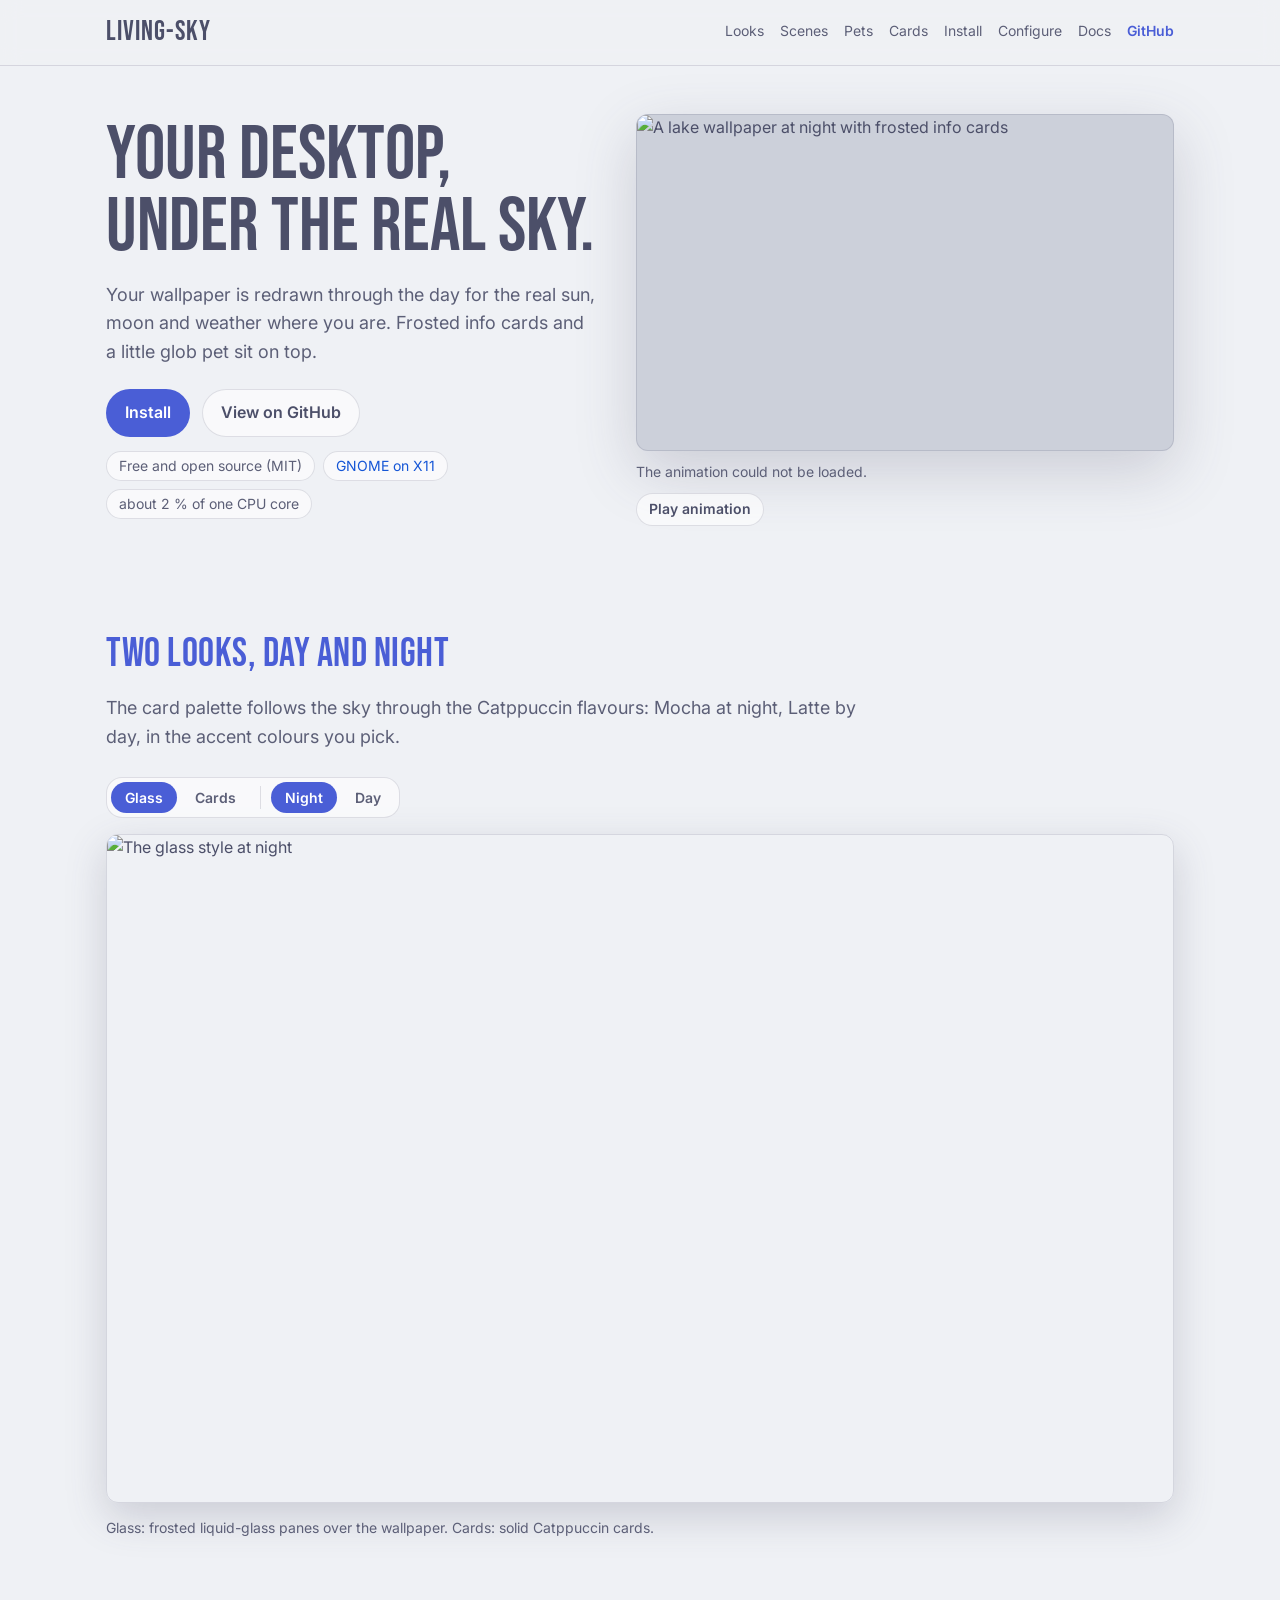
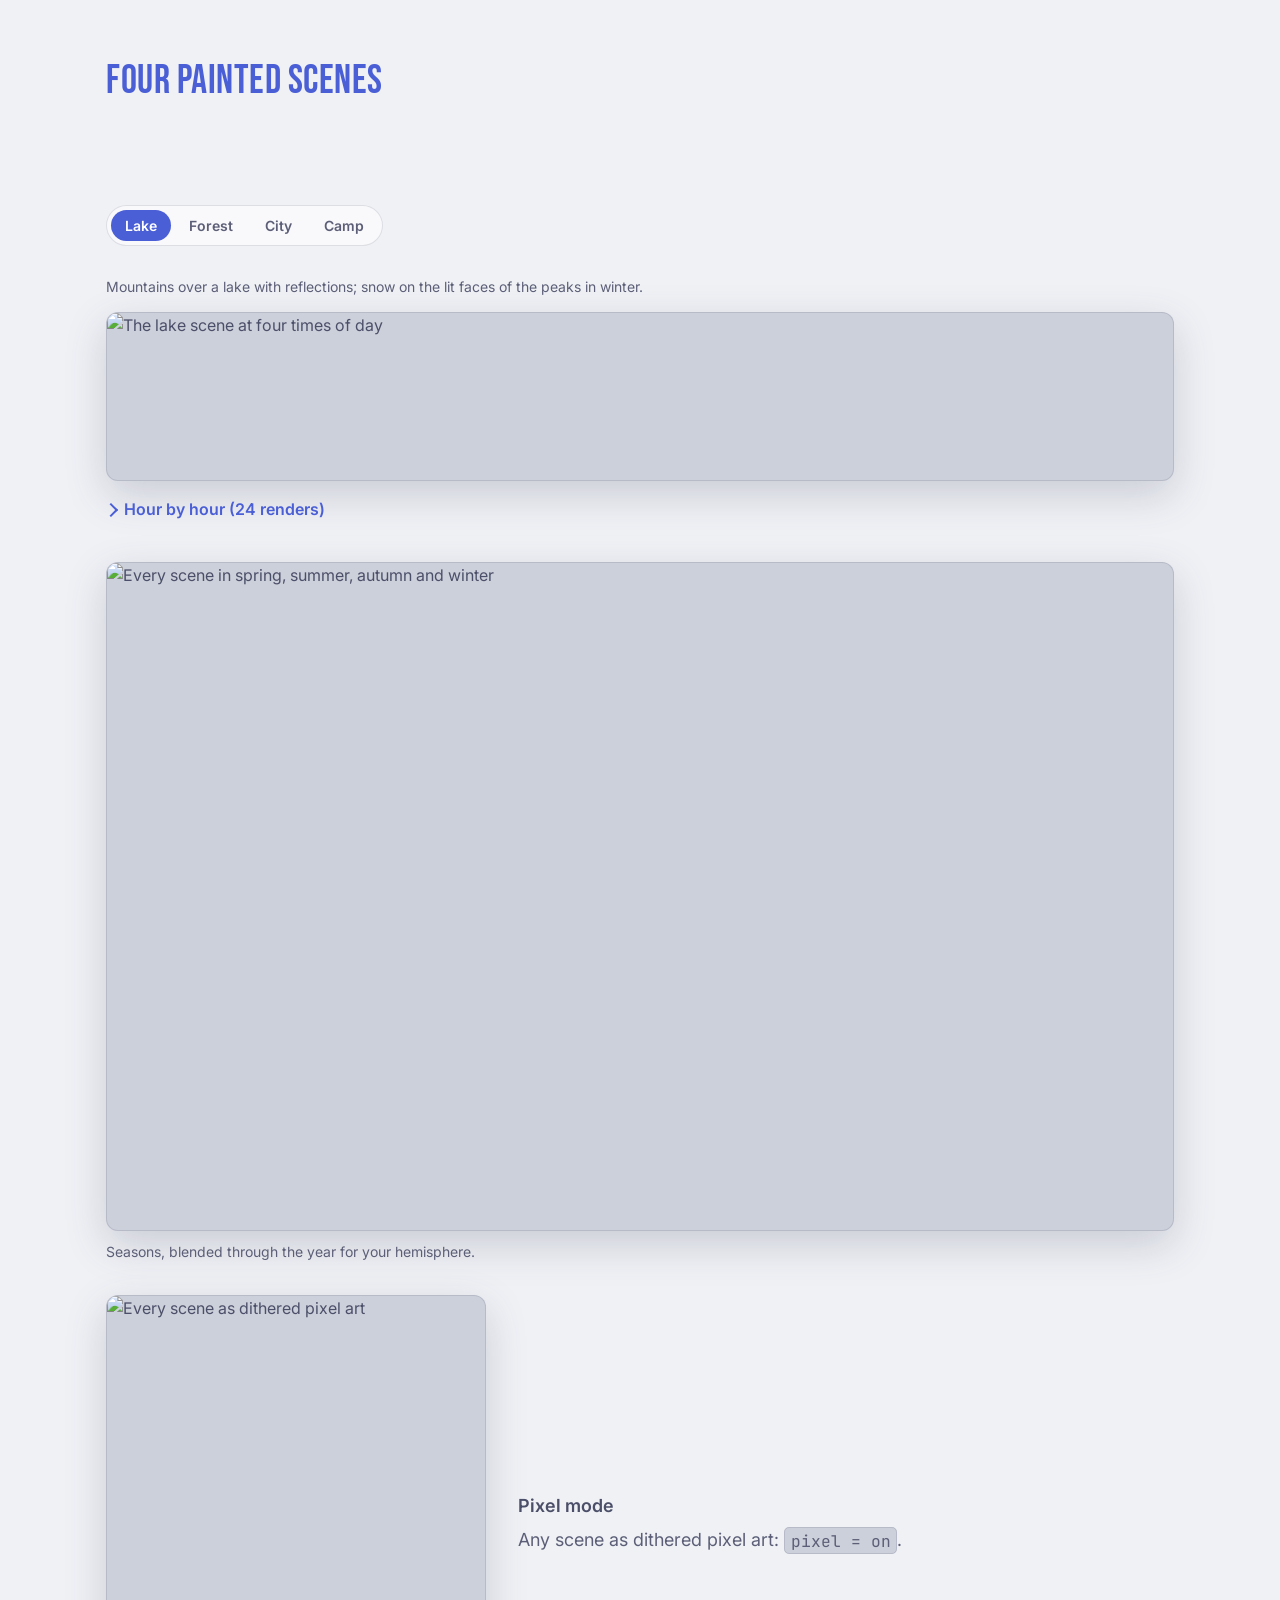
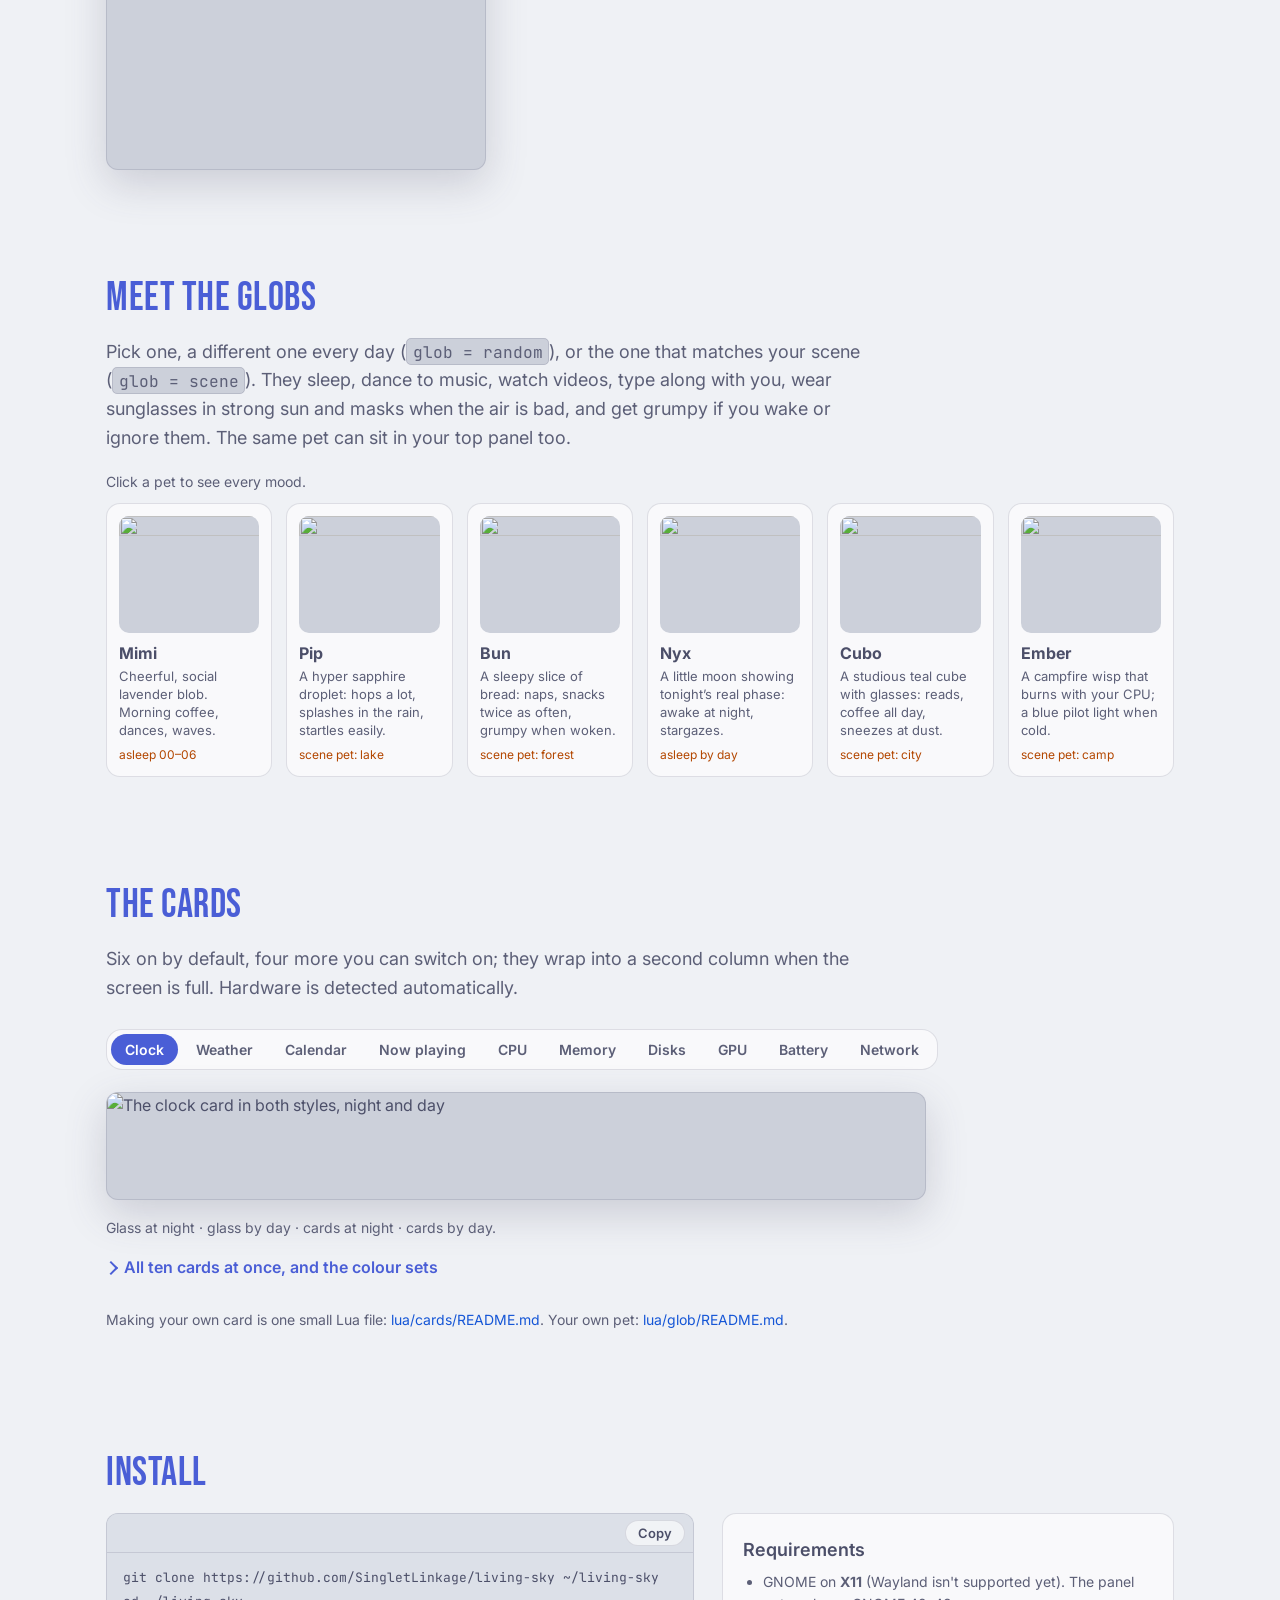
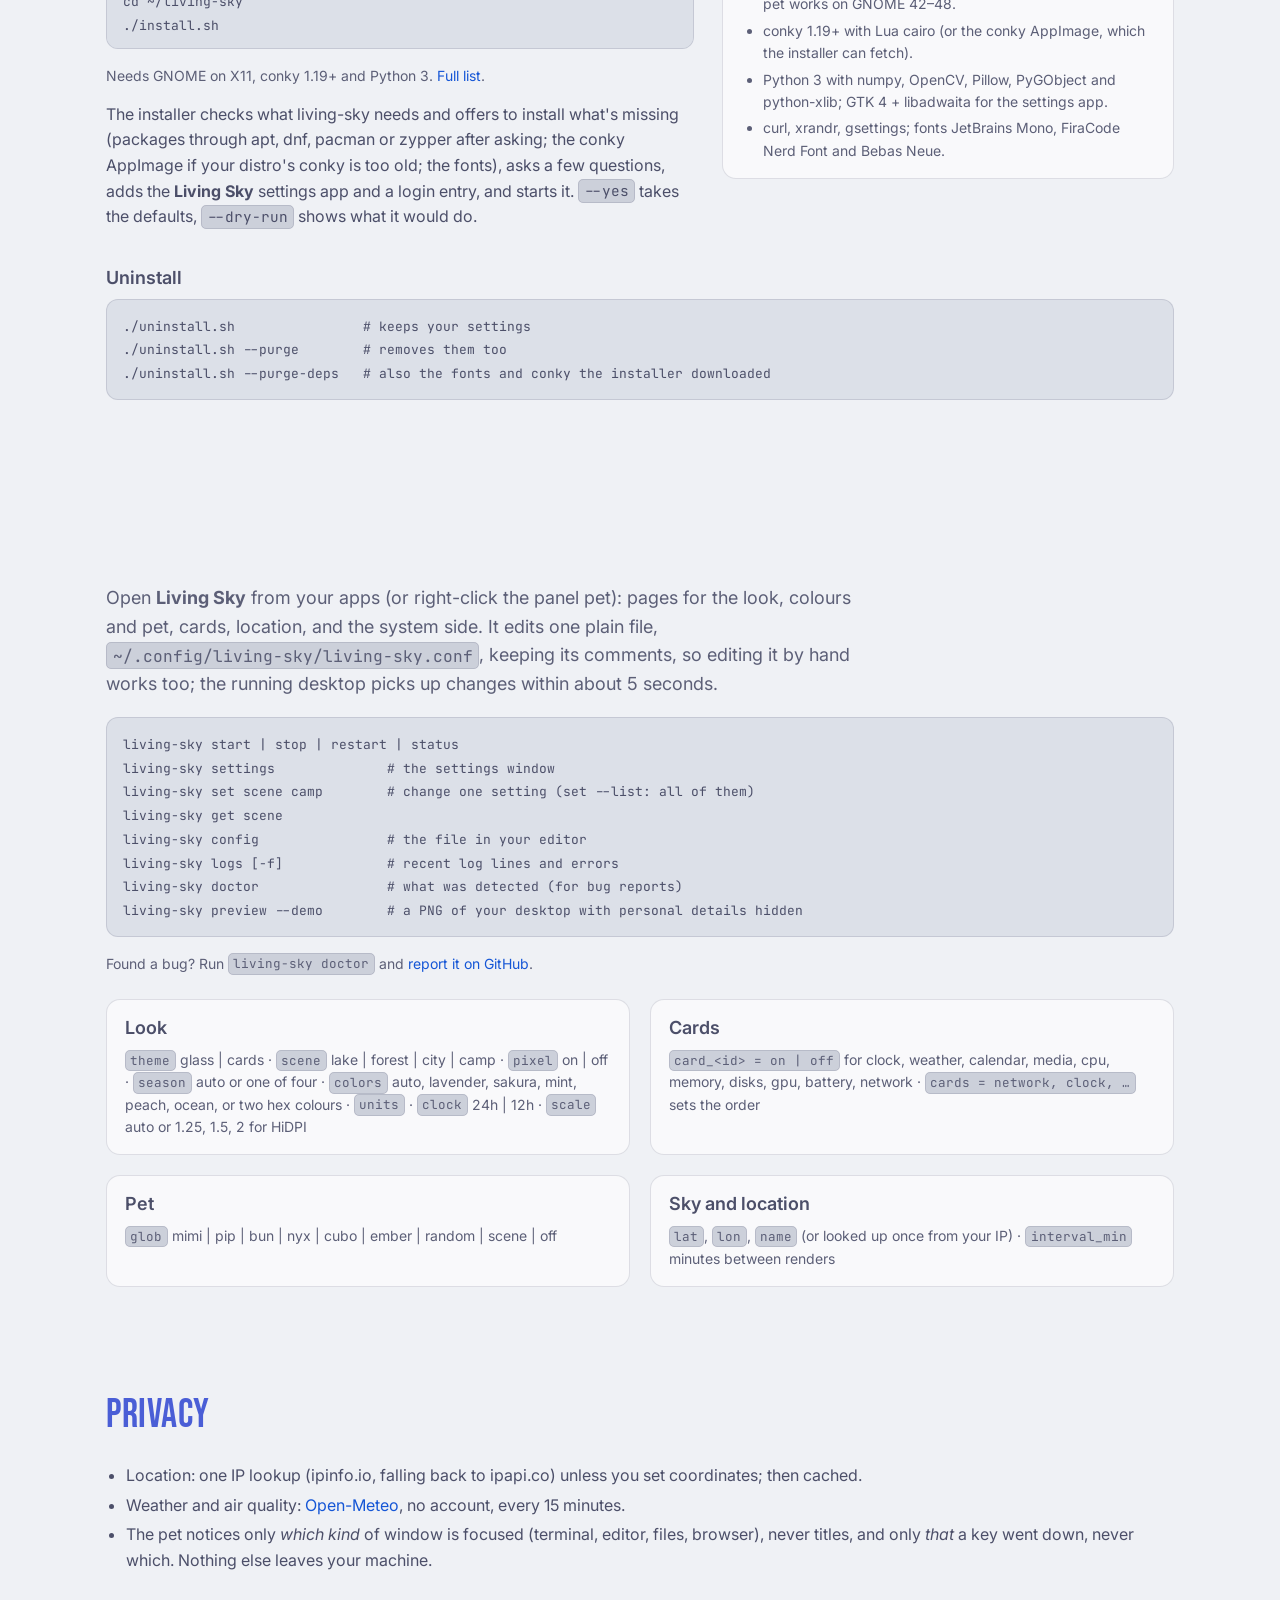
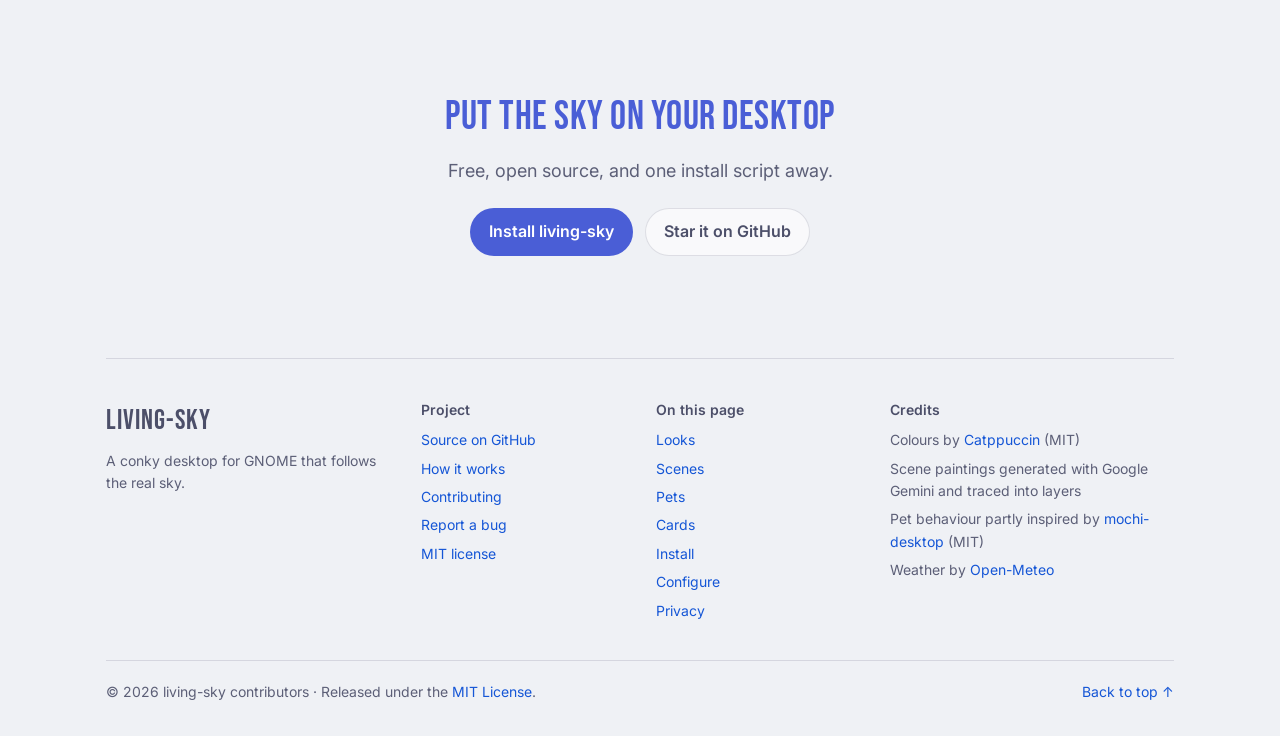
==== commit 8c7959fc: "Website: fixes from a second review - Hero animation: the button and caption now match its state (Lo" ====
--- a/site/index.html
+++ b/site/index.html
@@ -172,7 +172,7 @@
     </aside>
   </div>
   <h3>Uninstall</h3>
-  <pre><code>./uninstall.sh                # keeps your settings
+  <pre data-no-copy><code>./uninstall.sh                # keeps your settings
 ./uninstall.sh --purge        # removes them too
 ./uninstall.sh --purge-deps   # also the fonts and conky the installer downloaded</code></pre>
 </section>
@@ -183,7 +183,7 @@
     cards, location, and the system side. It edits one plain file,
     <code>~/.config/living-sky/living-sky.conf</code>, keeping its comments, so editing it by hand works too;
     the running desktop picks up changes within about 5 seconds.</p>
-  <pre><code>living-sky start | stop | restart | status
+  <pre data-no-copy><code>living-sky start | stop | restart | status
 living-sky settings              # the settings window
 living-sky set scene camp        # change one setting (set --list: all of them)
 living-sky get scene
--- a/site/style.css
+++ b/site/style.css
@@ -83,7 +83,8 @@
 
 .switch { display: inline-flex; flex-wrap: wrap; align-items: center; gap: 4px; padding: 4px; background: var(--glass);
   border: 1px solid var(--line); border-radius: 999px; margin: 8px 0 16px; }
-.switch.wrap { border-radius: 16px; }
+.switch.wrap, #looks .switch { border-radius: 16px; }
+@media (max-width: 420px) { .switch .sep { display: none; } }
 .switch [role=group] { display: inline-flex; gap: 4px; }
 .switch button { font: 600 14px Inter, system-ui, sans-serif; color: var(--subtext); background: none; border: 0;
   padding: 7px 14px; border-radius: 999px; cursor: pointer; transition: background-color .2s, color .2s; }
@@ -121,6 +122,7 @@
 .pixel-row > div { max-width: 44ch; }
 
 .lineup { margin: 8px 0 0; }
+html.js .lineup { display: none; }               /* the pet cards below show the same six, animated */
 .hint { margin: 12px 0 0; }
 .pets { display: grid; grid-template-columns: repeat(6, 1fr); gap: 14px; margin-top: 10px; }
 .pet { background: var(--glass); border: 1px solid var(--line); border-radius: 14px; padding: 12px; cursor: pointer;
@@ -131,7 +133,8 @@
 .pet img { border-radius: 10px; margin-bottom: 8px; }
 .pet b { display: block; }
 .pet span { color: var(--overlay); font-size: 13px; line-height: 1.4; display: block; }
-.pet .tag { color: var(--accent2); font-size: 12px; margin-top: 6px; }
+.pet { display: flex; flex-direction: column; }  /* tags line up at the bottom of every card */
+.pet .tag { color: var(--accent2); font-size: 12px; margin-top: auto; padding-top: 8px; }
 .pet-detail { display: grid; grid-template-rows: 0fr; opacity: 0; visibility: hidden; margin-top: 0;
   transition: grid-template-rows .35s ease, opacity .3s ease, margin .35s ease, visibility 0s .35s; }
 .pet-detail.open { grid-template-rows: 1fr; opacity: 1; visibility: visible; margin-top: 20px;
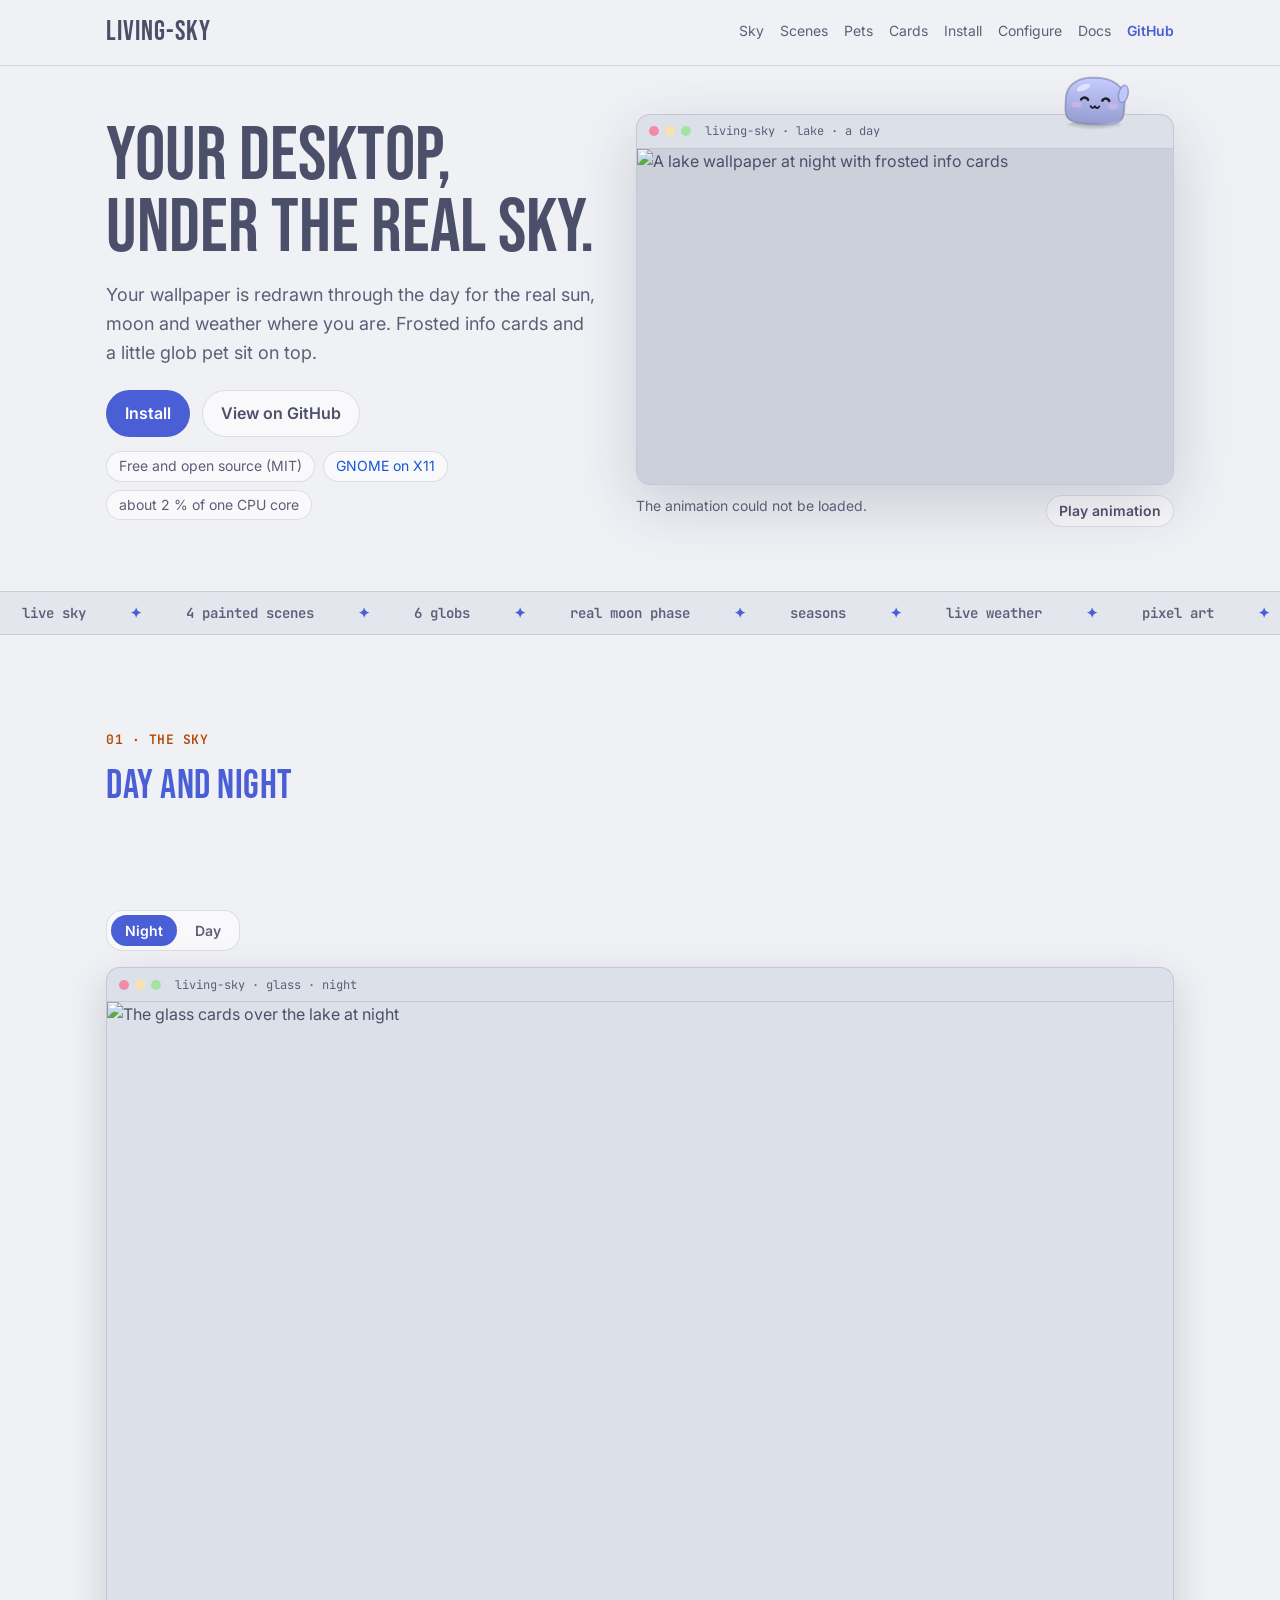
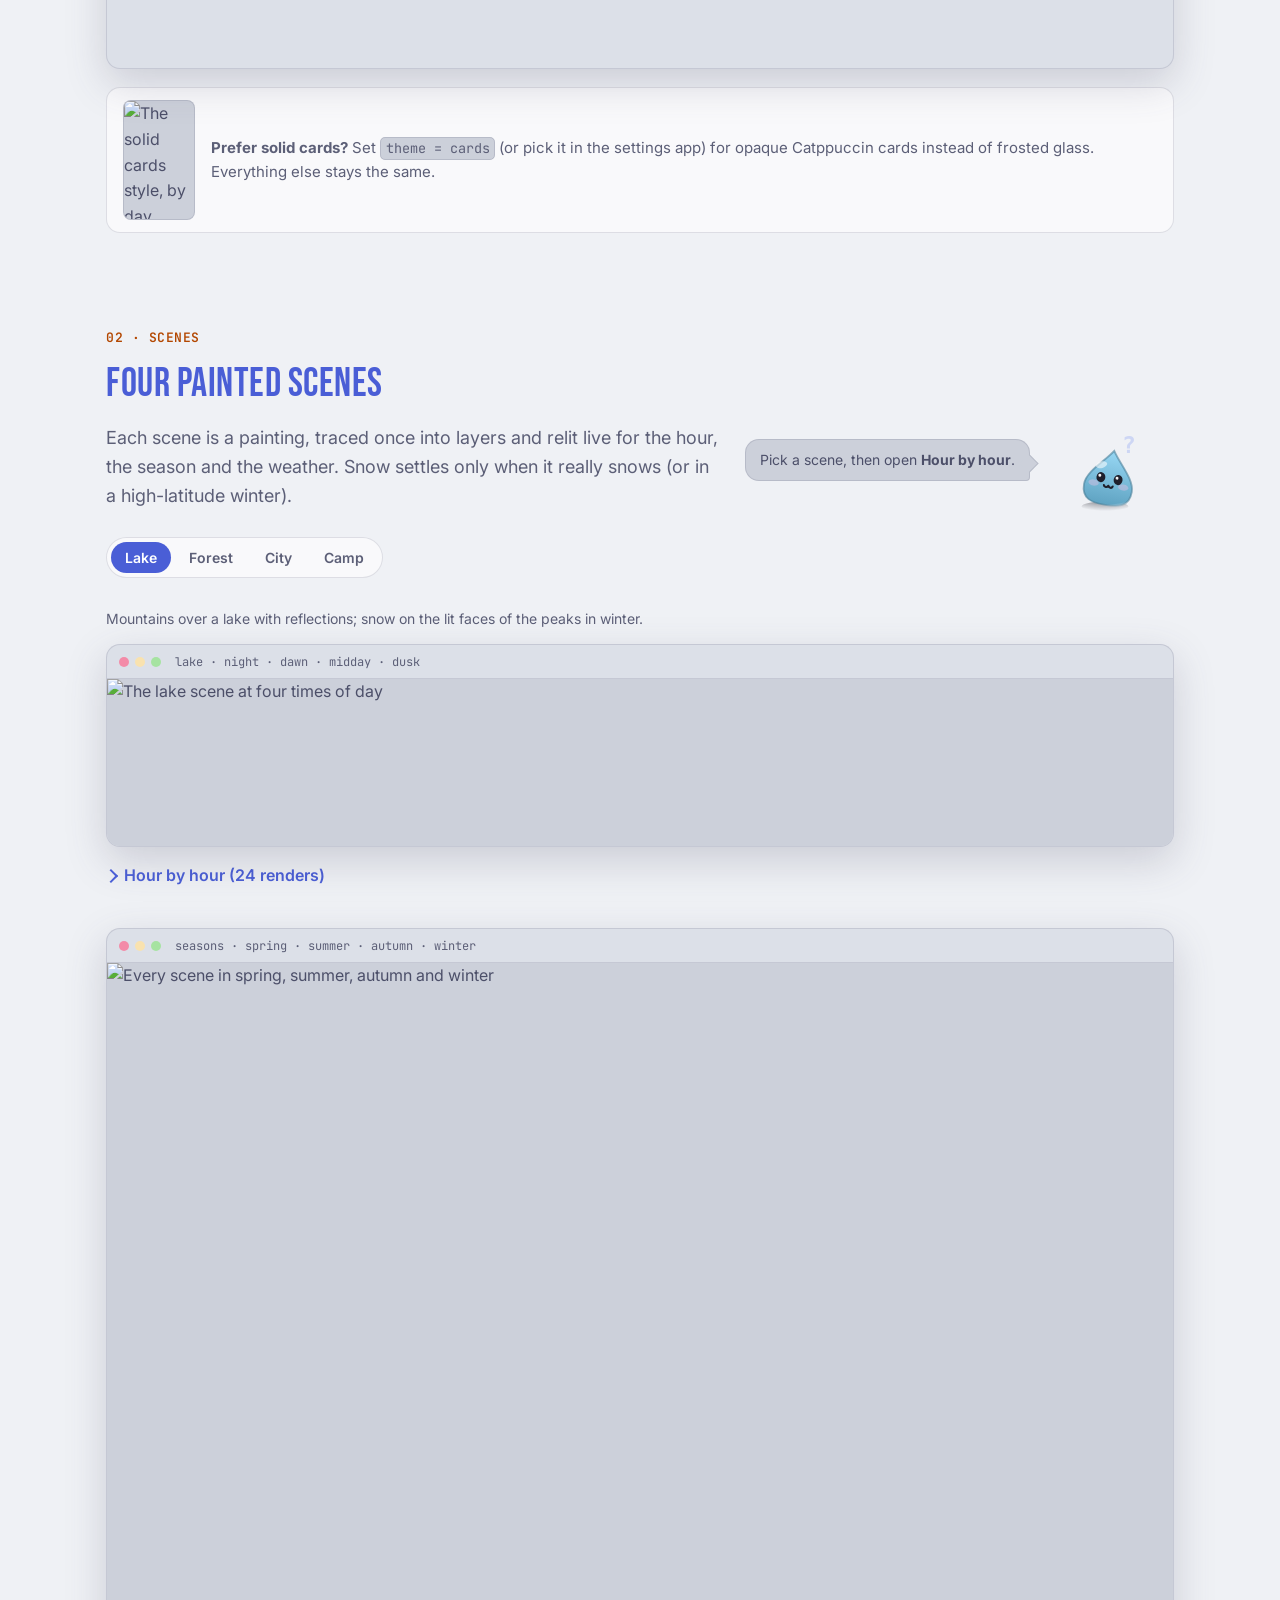
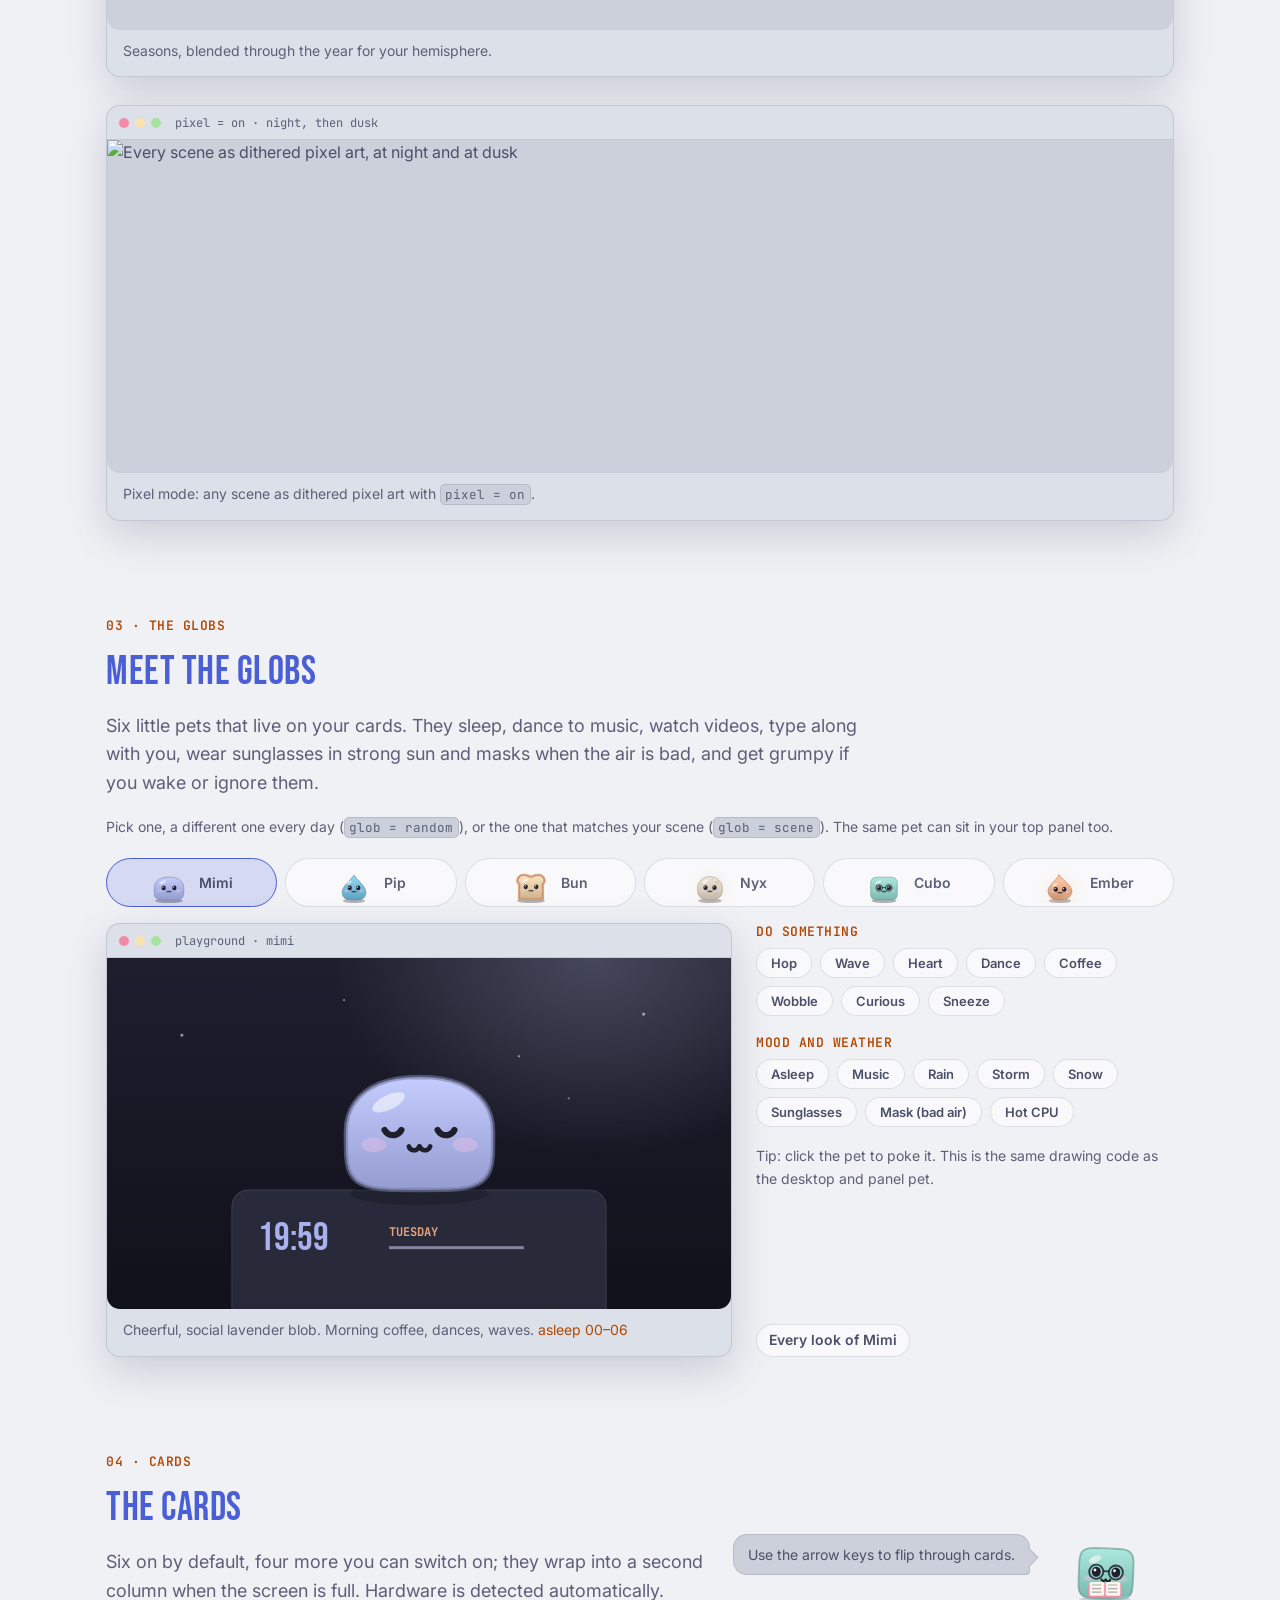
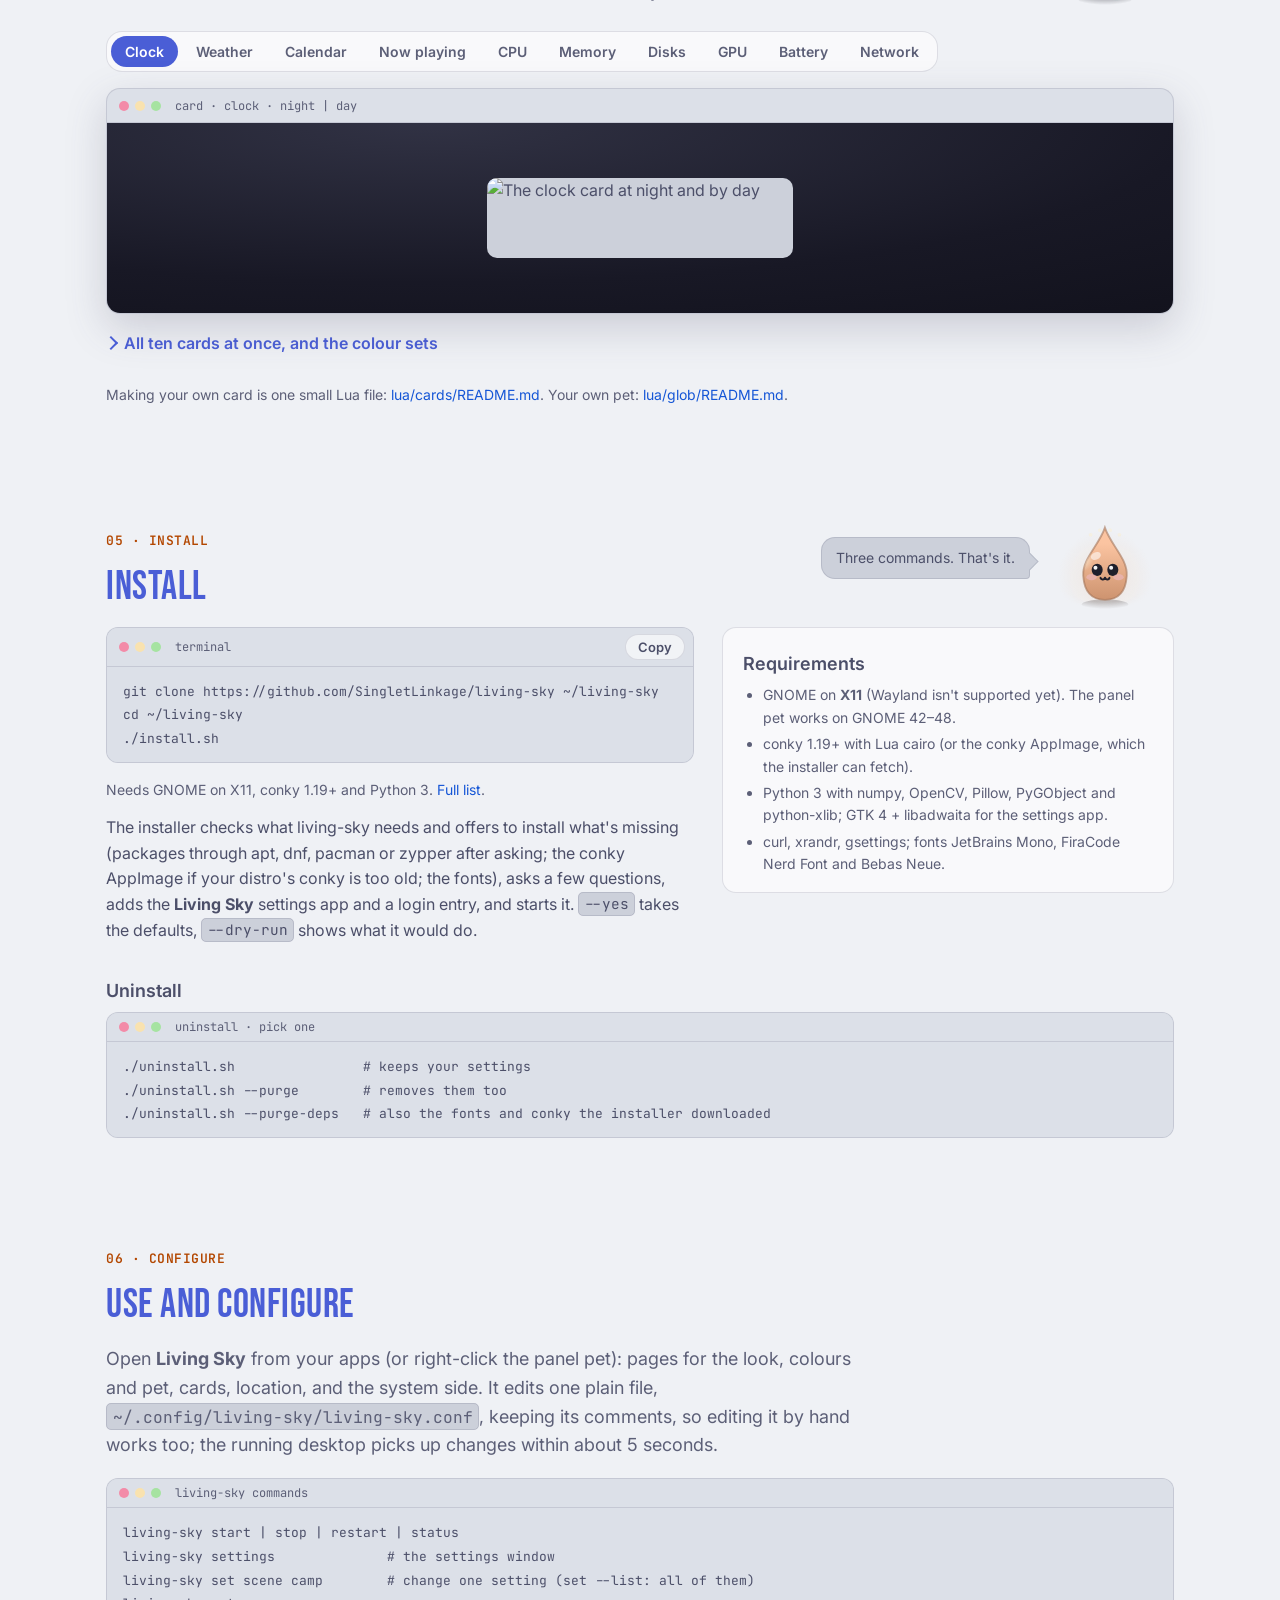
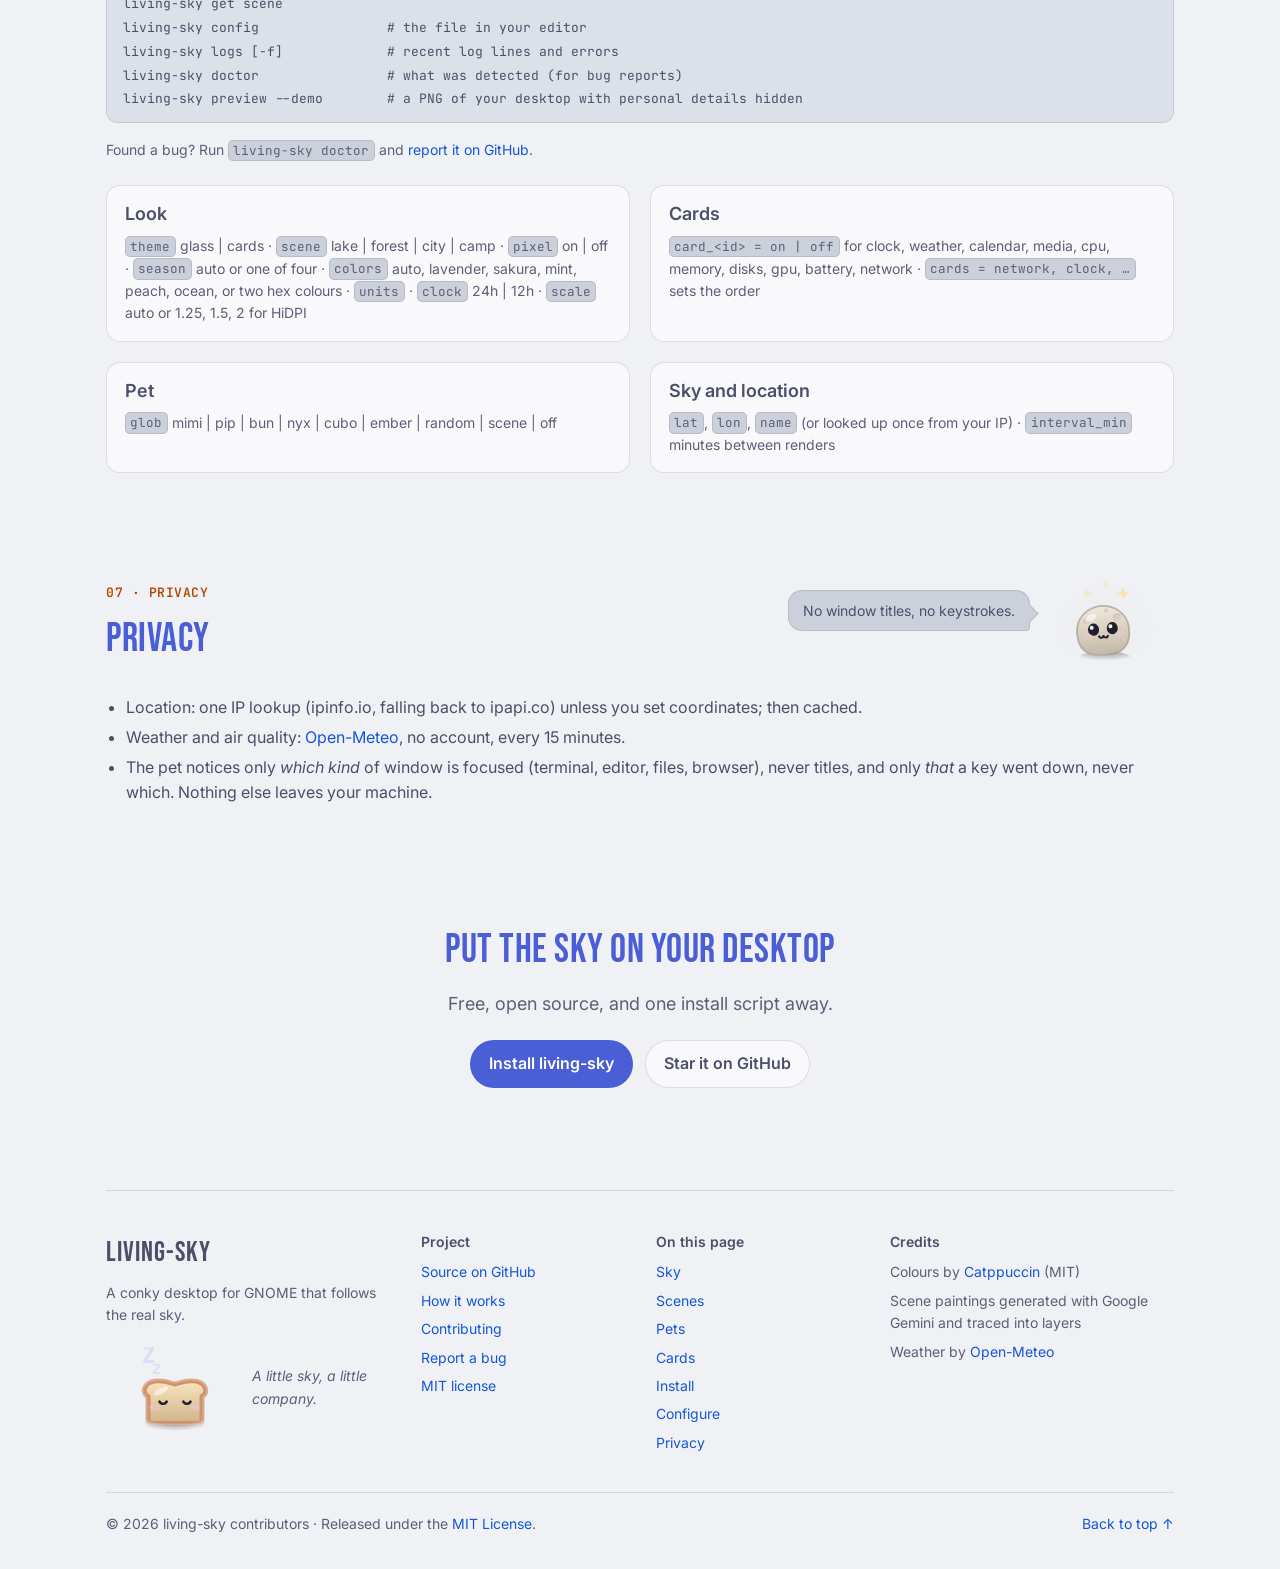
==== commit 24aa124c: "Website: live pets, glass first, window frames, playful touches - Live glob pets in the browser, dra" ====
--- a/site/index.html
+++ b/site/index.html
@@ -26,7 +26,7 @@
 <link rel="icon" href="icon.svg" type="image/svg+xml" sizes="any">
 <link rel="preconnect" href="https://fonts.googleapis.com">
 <link rel="preconnect" href="https://fonts.gstatic.com" crossorigin>
-<link href="https://fonts.googleapis.com/css2?family=Bebas+Neue&family=JetBrains+Mono:wght@400&family=Inter:wght@400;600;700&display=swap" rel="stylesheet">
+<link href="https://fonts.googleapis.com/css2?family=Bebas+Neue&family=JetBrains+Mono:wght@400;700&family=Inter:wght@400;600;700&display=swap" rel="stylesheet">
 <link rel="stylesheet" href="style.css">
 </head>
 <body id="top">
@@ -38,7 +38,7 @@
     <span>Menu</span>
   </button>
   <nav id="site-nav" aria-label="Primary">
-    <a href="#looks">Looks</a><a href="#scenes">Scenes</a><a href="#pets">Pets</a><a href="#cards">Cards</a>
+    <a href="#looks">Sky</a><a href="#scenes">Scenes</a><a href="#pets">Pets</a><a href="#cards">Cards</a>
     <a href="#install">Install</a><a href="#configure">Configure</a>
     <a href="https://github.com/SingletLinkage/living-sky/blob/main/docs/how-it-works.md">Docs</a>
     <a class="gh" href="https://github.com/SingletLinkage/living-sky">GitHub</a>
@@ -62,86 +62,146 @@
     </ul>
   </div>
   <figure class="hero-media" id="hero-media">
-    <img id="hero-img" src="art/demos/glass-night.jpg" data-gif="art/demos/sky-day.gif" alt="A lake wallpaper at night with frosted info cards" width="640" height="400" decoding="async" fetchpriority="high">
-    <figcaption id="hero-cap">One day of the sky over the lake, sped up.</figcaption>
+    <div class="window">
+      <div class="window-bar" aria-hidden="true"><i></i><i></i><i></i><span>living-sky · lake · a day</span></div>
+      <img id="hero-img" src="art/demos/glass-night.jpg" data-gif="art/demos/sky-day.gif" alt="A lake wallpaper at night with frosted info cards" width="640" height="400" decoding="async" fetchpriority="high">
+    </div>
+    <canvas class="guide-pet hero-pet" data-pet="mimi" data-pose="wave" width="132" height="88" aria-hidden="true"></canvas>
+    <div class="hero-row"><figcaption id="hero-cap">One day of the sky over the lake, sped up.</figcaption></div>
   </figure>
 </section>
 
+<div class="ticker" aria-hidden="true"><div class="ticker-track">
+  <span>live sky</span><span>4 painted scenes</span><span>6 globs</span><span>real moon phase</span><span>seasons</span>
+  <span>live weather</span><span>pixel art</span><span>frosted glass cards</span><span>a settings app</span><span>MIT</span>
+  <span>live sky</span><span>4 painted scenes</span><span>6 globs</span><span>real moon phase</span><span>seasons</span>
+  <span>live weather</span><span>pixel art</span><span>frosted glass cards</span><span>a settings app</span><span>MIT</span>
+</div></div>
+
 <section id="looks" aria-labelledby="looks-h">
-  <h2 id="looks-h">Two looks, day and night</h2>
-  <p class="lead">The card palette follows the sky through the Catppuccin flavours: Mocha at night, Latte by day,
+  <p class="eyebrow">01 · the sky</p>
+  <h2 id="looks-h">Day and night</h2>
+  <p class="lead">The cards' colours follow the sky through the Catppuccin flavours: Mocha at night, Latte by day,
     in the accent colours you pick.</p>
-  <div class="switch">
-    <span role="group" aria-label="Card style"><button class="on" data-style="glass" aria-pressed="true">Glass</button><button data-style="cards" aria-pressed="false">Cards</button></span>
-    <span class="sep" aria-hidden="true"></span>
-    <span role="group" aria-label="Time of day"><button class="on" data-time="night" aria-pressed="true">Night</button><button data-time="day" aria-pressed="false">Day</button></span>
-  </div>
-  <figure class="frame"><img id="look-img" src="art/demos/glass-night.jpg" alt="The glass style at night" width="1280" height="800" loading="lazy" decoding="async"></figure>
-  <p class="note">Glass: frosted liquid-glass panes over the wallpaper. Cards: solid Catppuccin cards.</p>
+  <div class="switch" role="group" aria-label="Time of day">
+    <button class="on" data-time="night" aria-pressed="true">Night</button><button data-time="day" aria-pressed="false">Day</button>
+  </div>
+  <figure class="window">
+    <div class="window-bar" aria-hidden="true"><i></i><i></i><i></i><span id="look-title">living-sky · glass · night</span></div>
+    <img id="look-img" class="fade" src="art/demos/glass-night.jpg" alt="The glass cards over the lake at night" width="1280" height="800" loading="lazy" decoding="async">
+  </figure>
+  <div class="alt-style">
+    <img src="art/demos/cards-day-column.jpg" alt="The solid cards style, by day" width="430" height="1120" loading="lazy" decoding="async">
+    <p><b>Prefer solid cards?</b> Set <code>theme = cards</code> (or pick it in the settings app) for opaque Catppuccin
+      cards instead of frosted glass. Everything else stays the same.</p>
+  </div>
 </section>
 
 <section id="scenes" aria-labelledby="scenes-h">
-  <h2 id="scenes-h">Four painted scenes</h2>
-  <p class="lead">Each scene is a painting, traced once into layers and relit live for the hour, the season and the
-    weather. Snow settles only when it really snows (or in a high-latitude winter).</p>
+  <div class="sec-head">
+    <div>
+      <p class="eyebrow">02 · scenes</p>
+      <h2 id="scenes-h">Four painted scenes</h2>
+      <p class="lead">Each scene is a painting, traced once into layers and relit live for the hour, the season and
+        the weather. Snow settles only when it really snows (or in a high-latitude winter).</p>
+    </div>
+    <div class="guide"><canvas class="guide-pet" data-pet="pip" data-pose="curious" width="138" height="92" aria-hidden="true"></canvas>
+      <p class="bubble">Pick a scene, then open <b>Hour by hour</b>.</p></div>
+  </div>
   <div class="switch" role="tablist" aria-label="Scene">
     <button id="tab-scene-lake" class="on" data-scene="lake">Lake</button><button id="tab-scene-forest" data-scene="forest">Forest</button>
     <button id="tab-scene-city" data-scene="city">City</button><button id="tab-scene-camp" data-scene="camp">Camp</button>
   </div>
   <div id="scene-panel" role="tabpanel" aria-labelledby="tab-scene-lake">
     <p id="scene-text" class="note" aria-live="polite">Mountains over a lake with reflections; snow on the lit faces of the peaks in winter.</p>
-    <figure class="frame"><img id="scene-img" src="art/demos/scene-lake.jpg" alt="The lake scene at four times of day" width="1920" height="300" loading="lazy" decoding="async"></figure>
+    <figure class="window">
+      <div class="window-bar" aria-hidden="true"><i></i><i></i><i></i><span id="scene-title">lake · night · dawn · midday · dusk</span></div>
+      <img id="scene-img" class="fade" src="art/demos/scene-lake.jpg" alt="The lake scene at four times of day" width="1920" height="300" loading="lazy" decoding="async">
+    </figure>
   </div>
   <details class="more" id="hours-details"><summary>Hour by hour (24 renders)</summary>
-    <img id="hours-img" src="art/demos/hours/lake.jpg" alt="The lake scene for every hour of a day" width="2400" height="1000" loading="lazy" decoding="async">
+    <div class="window"><div class="window-bar" aria-hidden="true"><i></i><i></i><i></i><span>hour by hour · 24 renders</span></div>
+    <img id="hours-img" class="fade" src="art/demos/hours/lake.jpg" alt="The lake scene for every hour of a day" width="2400" height="1000" loading="lazy" decoding="async"></div>
   </details>
-  <figure class="wide">
+  <figure class="window spaced">
+    <div class="window-bar" aria-hidden="true"><i></i><i></i><i></i><span>seasons · spring · summer · autumn · winter</span></div>
     <img src="art/demos/seasons.jpg" alt="Every scene in spring, summer, autumn and winter" width="1920" height="1200" loading="lazy" decoding="async">
     <figcaption>Seasons, blended through the year for your hemisphere.</figcaption>
   </figure>
-  <div class="pixel-row">
-    <img src="art/demos/pixel.jpg" alt="Every scene as dithered pixel art" width="960" height="1200" loading="lazy" decoding="async">
-    <div><h3>Pixel mode</h3><p class="lead">Any scene as dithered pixel art: <code>pixel = on</code>.</p></div>
-  </div>
+  <figure class="window spaced">
+    <div class="window-bar" aria-hidden="true"><i></i><i></i><i></i><span>pixel = on · night, then dusk</span></div>
+    <img src="art/site/pixel-wide.jpg" alt="Every scene as dithered pixel art, at night and at dusk" width="1920" height="600" loading="lazy" decoding="async">
+    <figcaption>Pixel mode: any scene as dithered pixel art with <code>pixel = on</code>.</figcaption>
+  </figure>
 </section>
 
 <section id="pets" aria-labelledby="pets-h">
+  <p class="eyebrow">03 · the globs</p>
   <h2 id="pets-h">Meet the globs</h2>
-  <p class="lead">Pick one, a different one every day (<code>glob = random</code>), or the one that matches your scene
-    (<code>glob = scene</code>). They sleep, dance to music, watch videos, type along with you, wear sunglasses in
-    strong sun and masks when the air is bad, and get grumpy if you wake or ignore them. The same pet can sit in
-    your top panel too.</p>
+  <p class="lead">Six little pets that live on your cards. They sleep, dance to music, watch videos, type along with
+    you, wear sunglasses in strong sun and masks when the air is bad, and get grumpy if you wake or ignore them.</p>
+  <p class="note">Pick one, a different one every day (<code>glob = random</code>), or the one that matches your scene
+    (<code>glob = scene</code>). The same pet can sit in your top panel too.</p>
   <img class="lineup" src="art/glob/lineup.png" alt="The six globs in a row: Mimi, Pip, Bun, Nyx, Cubo and Ember" width="1560" height="310" loading="lazy" decoding="async">
-  <p class="note hint">Click a pet to see every mood.</p>
-  <div class="pets" id="pet-list"></div>
-  <noscript><p class="note">The pet picker needs JavaScript; the lineup above shows all six.</p></noscript>
-  <div class="pet-detail" id="pet-detail" inert>
-    <div class="pet-detail-inner">
-      <div class="pet-detail-body">
-        <div class="pet-info">
-          <h3 id="pet-name" tabindex="-1"></h3>
-          <p id="pet-text"></p>
-          <p class="tag" id="pet-tag"></p>
-          <button class="btn small" id="pet-close" type="button">Close</button>
+  <noscript><p class="note">The pet playground needs JavaScript; the lineup above shows all six.</p></noscript>
+  <div class="playground" id="playground" hidden>
+    <div class="pet-pick" id="pet-pick" role="radiogroup" aria-label="Choose a pet"></div>
+    <div class="play-grid">
+      <figure class="window stage-win">
+        <div class="window-bar" aria-hidden="true"><i></i><i></i><i></i><span id="stage-title">playground · mimi</span></div>
+        <div class="stage">
+          <canvas id="stage" role="button" width="640" height="360" aria-label="Mimi. Press Enter to poke."></canvas>
         </div>
-        <div class="sheet" tabindex="0" role="group" aria-label="Showcase sheet, scrollable"><img id="pet-sheet" alt="" width="1360" height="2794" decoding="async"></div>
+        <figcaption><span id="pet-blurb"></span> <span class="tag" id="pet-tag"></span></figcaption>
+      </figure>
+      <div class="controls">
+        <p class="ctl-h">Do something</p>
+        <div class="chips" id="pet-acts"></div>
+        <p class="ctl-h">Mood and weather</p>
+        <div class="chips" id="pet-moods"></div>
+        <div id="pet-extra"></div>
+        <p class="note">Tip: click the pet to poke it. This is the same drawing code as the desktop and panel pet.</p>
+        <button class="btn small" id="pet-more" type="button" aria-expanded="false" aria-controls="pet-detail">Every look of Mimi</button>
       </div>
     </div>
+    <div class="pet-detail" id="pet-detail" inert>
+      <div class="pet-detail-inner">
+        <div class="pet-detail-body">
+          <div class="pet-info">
+            <h3 id="pet-name" tabindex="-1"></h3>
+            <p>Every mood, weather and action, drawn by the same code.</p>
+            <button class="btn small" id="pet-close" type="button">Close</button>
+          </div>
+          <div class="sheet" tabindex="0" role="group" aria-label="Showcase sheet, scrollable"><img id="pet-sheet" class="fade" alt="" width="1360" height="2794" decoding="async"></div>
+        </div>
+      </div>
+    </div>
   </div>
 </section>
 
 <section id="cards" aria-labelledby="cards-h">
-  <h2 id="cards-h">The cards</h2>
-  <p class="lead">Six on by default, four more you can switch on; they wrap into a second column when the screen
-    is full. Hardware is detected automatically.</p>
+  <div class="sec-head">
+    <div>
+      <p class="eyebrow">04 · cards</p>
+      <h2 id="cards-h">The cards</h2>
+      <p class="lead">Six on by default, four more you can switch on; they wrap into a second column when the screen
+        is full. Hardware is detected automatically.</p>
+    </div>
+    <div class="guide"><canvas class="guide-pet" data-pet="cubo" data-pose="read" width="138" height="92" aria-hidden="true"></canvas>
+      <p class="bubble">Use the arrow keys to flip through cards.</p></div>
+  </div>
   <div class="switch wrap" id="card-tabs" role="tablist" aria-label="Card"></div>
   <div id="card-panel" role="tabpanel" aria-labelledby="tab-card-clock">
-    <figure class="frame narrow"><div class="card-box"><img id="card-img" src="art/demos/cards/clock.jpg" alt="The clock card in both styles, night and day" width="1588" height="206" loading="lazy" decoding="async"></div>
-      <figcaption>Glass at night · glass by day · cards at night · cards by day.</figcaption></figure>
+    <figure class="window">
+      <div class="window-bar" aria-hidden="true"><i></i><i></i><i></i><span id="card-title">card · clock · night | day</span></div>
+      <div class="card-stage"><img id="card-img" class="fade" src="art/site/cards/clock.jpg" alt="The clock card at night and by day" width="788" height="206" loading="lazy" decoding="async"></div>
+    </figure>
   </div>
   <details class="more"><summary>All ten cards at once, and the colour sets</summary>
-    <img src="art/demos/all-cards.jpg" alt="All ten cards" width="1280" height="800" loading="lazy" decoding="async">
-    <img src="art/demos/colors.jpg" alt="The colour sets through the day" width="1404" height="932" loading="lazy" decoding="async">
+    <div class="window"><div class="window-bar" aria-hidden="true"><i></i><i></i><i></i><span>all ten cards</span></div>
+    <img src="art/demos/all-cards.jpg" alt="All ten cards" width="1280" height="800" loading="lazy" decoding="async"></div>
+    <div class="window"><div class="window-bar" aria-hidden="true"><i></i><i></i><i></i><span>colour sets · through the day</span></div>
+    <img src="art/demos/colors.jpg" alt="The colour sets through the day" width="1404" height="932" loading="lazy" decoding="async"></div>
   </details>
   <p class="note">Making your own card is one small Lua file:
     <a href="https://github.com/SingletLinkage/living-sky/blob/main/lua/cards/README.md">lua/cards/README.md</a>.
@@ -149,7 +209,14 @@
 </section>
 
 <section id="install" aria-labelledby="install-h">
-  <h2 id="install-h">Install</h2>
+  <div class="sec-head">
+    <div>
+      <p class="eyebrow">05 · install</p>
+      <h2 id="install-h">Install</h2>
+    </div>
+    <div class="guide"><canvas class="guide-pet" data-pet="ember" data-pose="flare" width="138" height="92" aria-hidden="true"></canvas>
+      <p class="bubble">Three commands. That's it.</p></div>
+  </div>
   <div class="install-grid">
     <div class="install-main">
       <pre><code>git clone https://github.com/SingletLinkage/living-sky ~/living-sky
@@ -172,18 +239,19 @@
     </aside>
   </div>
   <h3>Uninstall</h3>
-  <pre data-no-copy><code>./uninstall.sh                # keeps your settings
+  <pre data-no-copy data-title="uninstall · pick one"><code>./uninstall.sh                # keeps your settings
 ./uninstall.sh --purge        # removes them too
 ./uninstall.sh --purge-deps   # also the fonts and conky the installer downloaded</code></pre>
 </section>
 
 <section id="configure" aria-labelledby="configure-h">
+  <p class="eyebrow">06 · configure</p>
   <h2 id="configure-h">Use and configure</h2>
   <p class="lead">Open <b>Living Sky</b> from your apps (or right-click the panel pet): pages for the look, colours and pet,
     cards, location, and the system side. It edits one plain file,
     <code>~/.config/living-sky/living-sky.conf</code>, keeping its comments, so editing it by hand works too;
     the running desktop picks up changes within about 5 seconds.</p>
-  <pre data-no-copy><code>living-sky start | stop | restart | status
+  <pre data-no-copy data-title="living-sky commands"><code>living-sky start | stop | restart | status
 living-sky settings              # the settings window
 living-sky set scene camp        # change one setting (set --list: all of them)
 living-sky get scene
@@ -206,7 +274,14 @@
 </section>
 
 <section id="privacy" aria-labelledby="privacy-h">
-  <h2 id="privacy-h">Privacy</h2>
+  <div class="sec-head">
+    <div>
+      <p class="eyebrow">07 · privacy</p>
+      <h2 id="privacy-h">Privacy</h2>
+    </div>
+    <div class="guide"><canvas class="guide-pet" data-pet="nyx" data-pose="stargaze" width="138" height="92" aria-hidden="true"></canvas>
+      <p class="bubble">No window titles, no keystrokes.</p></div>
+  </div>
   <ul>
     <li>Location: one IP lookup (ipinfo.io, falling back to ipapi.co) unless you set coordinates; then cached.</li>
     <li>Weather and air quality: <a href="https://open-meteo.com">Open-Meteo</a>, no account, every 15 minutes.</li>
@@ -228,7 +303,9 @@
 <footer class="site-footer">
   <div class="foot-grid">
     <div class="foot-brand"><a class="brand" href="#top">living-sky</a>
-      <p>A conky desktop for GNOME that follows the real sky.</p></div>
+      <p>A conky desktop for GNOME that follows the real sky.</p>
+      <div class="signoff"><canvas class="guide-pet" data-pet="bun" data-pose="sleep" width="138" height="92" aria-hidden="true"></canvas>
+        <p>A little sky, a little company.</p></div></div>
     <nav aria-label="Project"><p class="foot-h">Project</p><ul>
       <li><a href="https://github.com/SingletLinkage/living-sky">Source on GitHub</a></li>
       <li><a href="https://github.com/SingletLinkage/living-sky/blob/main/docs/how-it-works.md">How it works</a></li>
@@ -236,13 +313,12 @@
       <li><a href="https://github.com/SingletLinkage/living-sky/issues">Report a bug</a></li>
       <li><a href="https://github.com/SingletLinkage/living-sky/blob/main/LICENSE">MIT license</a></li></ul></nav>
     <nav aria-label="On this page"><p class="foot-h">On this page</p><ul>
-      <li><a href="#looks">Looks</a></li><li><a href="#scenes">Scenes</a></li><li><a href="#pets">Pets</a></li>
+      <li><a href="#looks">Sky</a></li><li><a href="#scenes">Scenes</a></li><li><a href="#pets">Pets</a></li>
       <li><a href="#cards">Cards</a></li><li><a href="#install">Install</a></li><li><a href="#configure">Configure</a></li>
       <li><a href="#privacy">Privacy</a></li></ul></nav>
     <div><p class="foot-h">Credits</p><ul>
       <li>Colours by <a href="https://github.com/catppuccin/catppuccin">Catppuccin</a> (MIT)</li>
       <li>Scene paintings generated with Google Gemini and traced into layers</li>
-      <li>Pet behaviour partly inspired by <a href="https://github.com/miflow13/mochi-desktop">mochi-desktop</a> (MIT)</li>
       <li>Weather by <a href="https://open-meteo.com">Open-Meteo</a></li></ul></div>
   </div>
   <div class="foot-base">
@@ -250,7 +326,10 @@
     <a class="to-top" href="#top">Back to top ↑</a>
   </div>
 </footer>
+<span class="sr" id="pet-live" role="status" aria-live="polite"></span>
 <span id="copy-status" class="sr" role="status" aria-live="polite"></span>
+<script src="cairo-shim.js"></script>
+<script src="pets.js"></script>
 <script src="app.js"></script>
 </body>
 </html>
--- a/site/style.css
+++ b/site/style.css
@@ -14,6 +14,8 @@
     --glass: rgba(255, 255, 255, 0.6); --line: rgba(76, 79, 105, 0.16);
     --shadow: rgba(76, 79, 105, 0.22);
   }
+  .window-bar i:nth-child(2), .dots i:nth-child(2) { background: #df8e1d; }
+  .window-bar i:nth-child(3), .dots i:nth-child(3) { background: #40a02b; }
 }
 * { box-sizing: border-box; }
 html { scroll-behavior: smooth; scroll-padding-top: calc(var(--header-h) + 12px); -webkit-text-size-adjust: 100%; text-size-adjust: 100%; }
@@ -54,8 +56,8 @@
 .menu-btn { display: none; align-items: center; gap: 8px; min-height: 44px; padding: 0 14px; font: 600 14px Inter, system-ui, sans-serif;
   color: var(--text); background: var(--glass); border: 1px solid var(--line); border-radius: 999px; cursor: pointer; }
 
-main { max-width: 1100px; margin: 0 auto; padding: 0 16px; }
-section { padding: clamp(56px, 8vw, 96px) 0 0; }
+main { max-width: none; margin: 0; padding: 0; }
+main > section { max-width: 1100px; margin-inline: auto; padding: clamp(56px, 8vw, 96px) 16px 0; }
 h1 { font-family: "Bebas Neue", sans-serif; font-weight: 400; font-size: clamp(44px, 7vw, 76px); line-height: 0.95; margin: 0 0 16px; }
 h2 { font-family: "Bebas Neue", sans-serif; font-weight: 400; font-size: clamp(32px, 8vw, 40px); letter-spacing: 0.5px; margin: 0 0 8px; color: var(--accent); }
 h3 { font-size: 18px; font-weight: 600; margin: 18px 0 6px; }
@@ -78,8 +80,10 @@
 .btn:active { transform: translateY(0) scale(.98); }
 .btn.primary { background: var(--accent); color: var(--on-accent); border-color: transparent; }
 .btn.small { padding: 4px 12px; font-size: 14px; font-weight: 600; }
-.hero-media img { box-shadow: 0 20px 60px var(--shadow); border: 1px solid var(--line); }
-.hero-media .btn { margin-top: 10px; }
+.hero-media .window { box-shadow: 0 20px 60px var(--shadow); }
+.hero-row { display: flex; align-items: flex-start; justify-content: space-between; gap: 8px 16px; margin-top: 10px; flex-wrap: wrap; }
+.hero-row figcaption { margin: 0; flex: 1 1 240px; }
+.hero-row .btn { flex: none; }
 
 .switch { display: inline-flex; flex-wrap: wrap; align-items: center; gap: 4px; padding: 4px; background: var(--glass);
   border: 1px solid var(--line); border-radius: 999px; margin: 8px 0 16px; }
@@ -92,11 +96,55 @@
 .switch button.on { background: var(--accent); color: var(--on-accent); }
 .switch .sep { width: 1px; align-self: stretch; background: var(--line); margin: 4px 6px; }
 html:not(.js) .switch { display: none; }
-.frame img { box-shadow: 0 14px 40px var(--shadow); border: 1px solid var(--line); transition: opacity .25s ease; }
-.frame img.fading { opacity: 0; }
-.frame.narrow { max-width: 820px; }
-.card-box { aspect-ratio: 1588 / 234; display: flex; align-items: center; }
-.card-box img { width: 100%; }
+/* window-style frames: every main picture spans the column, under a slim title bar */
+.window { position: relative; margin: 0; background: var(--crust); border: 1px solid var(--line); border-radius: 14px;
+  box-shadow: 0 14px 40px var(--shadow); }
+.window > img, .window .stage, .window .card-stage { border-radius: 0 0 13px 13px; }
+.window > img { width: 100%; border: 0; }
+.window > figcaption { padding: 10px 16px 14px; margin: 0; max-width: none; }
+.window-bar { display: flex; align-items: center; gap: 6px; height: 34px; padding: 0 12px; border-bottom: 1px solid var(--line);
+  font: 12px "JetBrains Mono", ui-monospace, monospace; color: var(--overlay); }
+.window-bar i, .dots i { width: 10px; height: 10px; border-radius: 50%; background: var(--surface1); display: inline-block; }
+.window-bar i:nth-child(1), .dots i:nth-child(1) { background: #f38ba8; }
+.window-bar i:nth-child(2), .dots i:nth-child(2) { background: #f9e2af; }
+.window-bar i:nth-child(3), .dots i:nth-child(3) { background: #a6e3a1; }
+.window-bar span { margin-left: 8px; overflow: hidden; text-overflow: ellipsis; white-space: nowrap; }
+.window.spaced { margin-top: 28px; }
+.fade { transition: opacity .25s ease; }
+.fade.fading { opacity: 0; }
+.card-stage { display: grid; place-items: center; padding: clamp(16px, 4vw, 36px) 16px; min-height: 190px;
+  background: radial-gradient(120% 140% at 30% 0%, #313244 0%, #181825 60%, #11111b 100%); }
+.card-stage img { border-radius: 10px; width: auto; max-width: 100%; }
+.alt-style { display: grid; grid-template-columns: 72px 1fr; gap: 16px; align-items: center; margin-top: 18px; max-width: none;
+  background: var(--glass); border: 1px solid var(--line); border-radius: 14px; padding: 12px 16px; }
+.alt-style img { width: 72px; height: 120px; object-fit: cover; object-position: top; border-radius: 8px; border: 1px solid var(--line); }
+.alt-style p { margin: 0; color: var(--subtext); font-size: 15px; }
+
+/* numbered section labels, section heads with a pet guide and its speech bubble */
+.eyebrow { margin: 0 0 6px; font: 600 13px "JetBrains Mono", ui-monospace, monospace; letter-spacing: .5px; color: var(--accent2); text-transform: uppercase; }
+.sec-head { display: grid; grid-template-columns: minmax(0, 1fr) auto; gap: 24px; align-items: end; }
+.guide { display: flex; align-items: flex-end; gap: 6px; margin-bottom: 18px; }
+.guide-pet { display: block; flex: none; -webkit-mask-image: radial-gradient(closest-side, #000 85%, transparent); mask-image: radial-gradient(closest-side, #000 85%, transparent); }
+.bubble { position: relative; max-width: none; white-space: nowrap; margin: 0 0 30px; padding: 10px 14px; font-size: 14px; line-height: 1.4; color: var(--text);
+  background: var(--surface0); border: 1px solid var(--line); border-radius: 14px 14px 14px 4px; }
+.bubble::before { content: ""; position: absolute; left: -7px; bottom: 10px; width: 12px; height: 12px; background: var(--surface0);
+  border-left: 1px solid var(--line); border-bottom: 1px solid var(--line); transform: rotate(45deg); }
+.guide { flex-direction: row-reverse; }
+.guide .bubble { border-radius: 14px 14px 4px 14px; }
+.guide .bubble::before { left: auto; right: -7px; transform: rotate(-135deg); }
+.hero-media { position: relative; }
+.hero-pet { position: absolute; right: 14px; top: -72px; }
+.signoff { display: flex; align-items: center; gap: 8px; margin-top: 12px; }
+.signoff p { margin: 0; font-style: italic; }
+
+/* the keyword band under the hero */
+.ticker { overflow: hidden; margin: clamp(40px, 6vw, 64px) 0 0; border-block: 1px solid var(--line);
+  background: color-mix(in srgb, var(--crust) 60%, transparent); }
+.ticker-track { display: flex; width: max-content; gap: 0; animation: ticker 38s linear infinite; }
+.ticker:hover .ticker-track { animation-play-state: paused; }
+.ticker-track span { padding: 12px 22px; font: 600 14px "JetBrains Mono", ui-monospace, monospace; color: var(--subtext); white-space: nowrap; }
+.ticker-track span::after { content: "✦"; margin-left: 44px; color: var(--accent); }
+@keyframes ticker { to { transform: translateX(-50%); } }
 
 .grid { display: grid; gap: 20px; margin-top: 24px; }
 .grid.two { grid-template-columns: 1fr 1fr; }
@@ -112,29 +160,46 @@
   transform: rotate(-45deg); transition: transform .2s ease; }
 details.more[open] > summary::before { transform: rotate(45deg); }
 details.more summary:hover { text-decoration: underline; }
-details.more img { margin-bottom: 16px; }
-
-.wide { margin-top: 28px; }
-.wide img { border: 1px solid var(--line); box-shadow: 0 14px 40px var(--shadow); }
-.pixel-row { display: grid; grid-template-columns: minmax(0, 380px) 1fr; gap: 32px; align-items: center; margin-top: 32px; }
-.pixel-row img { border: 1px solid var(--line); box-shadow: 0 14px 40px var(--shadow); }
-.pixel-row h3 { margin-top: 0; }
-.pixel-row > div { max-width: 44ch; }
+details.more .window { margin-bottom: 16px; }
+
 
 .lineup { margin: 8px 0 0; }
 html.js .lineup { display: none; }               /* the pet cards below show the same six, animated */
-.hint { margin: 12px 0 0; }
-.pets { display: grid; grid-template-columns: repeat(6, 1fr); gap: 14px; margin-top: 10px; }
-.pet { background: var(--glass); border: 1px solid var(--line); border-radius: 14px; padding: 12px; cursor: pointer;
-  text-align: left; color: var(--text); font: inherit; min-width: 0;
-  transition: background-color .2s, border-color .2s, transform .2s, box-shadow .2s; }
-.pet:hover { transform: translateY(-3px); box-shadow: 0 10px 24px var(--shadow); }
-.pet:hover, .pet.on { border-color: var(--accent); }
-.pet img { border-radius: 10px; margin-bottom: 8px; }
-.pet b { display: block; }
-.pet span { color: var(--overlay); font-size: 13px; line-height: 1.4; display: block; }
-.pet { display: flex; flex-direction: column; }  /* tags line up at the bottom of every card */
-.pet .tag { color: var(--accent2); font-size: 12px; margin-top: auto; padding-top: 8px; }
+.lineup { margin: 8px 0 0; }
+html.no-pets .lineup { display: block; }
+html.no-pets .guide, html.no-pets .hero-pet, html.no-pets .signoff canvas { display: none; }
+/* the pet playground: a stage with the live pet, a picker, and controls */
+.playground { margin-top: 20px; }
+.pet-pick { display: grid; grid-template-columns: repeat(auto-fit, minmax(118px, 1fr)); gap: 8px; margin-bottom: 16px; }
+.pick { display: flex; align-items: center; justify-content: center; gap: 2px; padding: 3px 14px 3px 4px; font: 600 14px Inter, system-ui, sans-serif; color: var(--subtext);
+  background: var(--glass); border: 1px solid var(--line); border-radius: 999px; cursor: pointer;
+  transition: border-color .2s, color .2s, background-color .2s, transform .2s; }
+.pick canvas { display: block; margin-top: -3px; }
+.pick:hover { color: var(--text); transform: translateY(-1px); }
+.pick.on { color: var(--text); border-color: var(--accent); background: color-mix(in srgb, var(--accent) 16%, transparent); }
+.play-grid { display: grid; grid-template-columns: minmax(0, 1.5fr) minmax(0, 1fr); gap: 24px; align-items: start; }
+.stage { position: relative; overflow: hidden;
+  background: radial-gradient(2px 2px at 12% 22%, #fff8 50%, transparent), radial-gradient(1.5px 1.5px at 38% 12%, #fff6 50%, transparent),
+    radial-gradient(1.5px 1.5px at 66% 28%, #fff7 50%, transparent), radial-gradient(2px 2px at 86% 16%, #fff8 50%, transparent),
+    radial-gradient(1.5px 1.5px at 74% 40%, #fff5 50%, transparent), radial-gradient(60% 80% at 78% 0%, #45475a 0%, transparent 70%),
+    linear-gradient(#1e1e2e, #11111b); }
+.stage canvas { display: block; cursor: pointer; }
+.stage canvas:focus-visible { outline-offset: -3px; border-radius: 0 0 13px 13px; }
+.stage-win figcaption .tag { color: var(--accent2); white-space: nowrap; }
+.ctl-h { margin: 0 0 8px; font: 600 13px "JetBrains Mono", ui-monospace, monospace; letter-spacing: .5px; color: var(--accent2); text-transform: uppercase; }
+.chips { display: flex; flex-wrap: wrap; gap: 8px; margin-bottom: 18px; }
+.chip { padding: 6px 14px; font: 600 13px Inter, system-ui, sans-serif; color: var(--text); background: var(--glass);
+  border: 1px solid var(--line); border-radius: 999px; cursor: pointer; transition: border-color .2s, background-color .2s, transform .15s; }
+.chip:hover { border-color: var(--accent); }
+.chip:active { transform: scale(.96); }
+.chip.own { border-color: color-mix(in srgb, var(--accent2) 55%, transparent); }
+.chip[aria-pressed="true"] { background: var(--accent); color: var(--on-accent); border-color: transparent; }
+.slider { display: grid; grid-template-columns: auto 1fr auto; gap: 10px; align-items: center; margin: -4px 0 16px; font-size: 14px; color: var(--subtext); }
+.slider input { accent-color: var(--accent); }
+.slider output { font: 13px "JetBrains Mono", monospace; color: var(--text); min-width: 7ch; text-align: right; }
+.controls { display: flex; flex-direction: column; align-self: stretch; }
+.controls .note { margin-top: 0; }
+.controls #pet-more { margin-top: auto; align-self: flex-start; }
 .pet-detail { display: grid; grid-template-rows: 0fr; opacity: 0; visibility: hidden; margin-top: 0;
   transition: grid-template-rows .35s ease, opacity .3s ease, margin .35s ease, visibility 0s .35s; }
 .pet-detail.open { grid-template-rows: 1fr; opacity: 1; visibility: visible; margin-top: 20px;
@@ -144,19 +209,22 @@
   background: var(--glass); border: 1px solid var(--line); border-radius: 14px; padding: 20px; }
 html:not(.js) .pet-detail { display: none; }
 .pet-info h3 { margin: 0 0 8px; }
+#pet-name:focus:not(:focus-visible) { outline: none; }
 .pet-info p { margin: 0 0 8px; color: var(--subtext); }
 .pet-info .tag { color: var(--accent2); font-size: 13px; }
 .sheet { max-height: min(70vh, 720px); overflow: auto; border-radius: 12px; width: fit-content; max-width: 100%; background: var(--crust); scrollbar-width: thin; scrollbar-color: var(--overlay) transparent; }
-.sheet img { max-width: 560px; width: 100%; margin: 0 auto; }
-
-.install-main, .install-side, .pet-detail-body > *, .hero > *, .grid > * { min-width: 0; }
+.sheet img { max-width: 720px; width: 100%; margin: 0 auto; }
+
+.install-main, .install-side, .pet-detail-body > *, .hero > *, .grid > *, .sec-head > * { min-width: 0; }
 .install-grid { display: grid; grid-template-columns: 1.3fr 1fr; gap: 28px; align-items: start; }
 .install-main p { margin-top: 0; }
 .reqline { color: var(--subtext); font-size: 14px; }
 .side-card { background: var(--glass); border: 1px solid var(--line); border-radius: 14px; padding: 4px 20px 12px; }
 .side-card ul { font-size: 14px; color: var(--subtext); margin: 0; }
 .codebox { background: var(--crust); border: 1px solid var(--line); border-radius: 12px; overflow: hidden; margin: 0 0 16px; max-width: 100%; }
-.codebox-bar { display: flex; justify-content: flex-end; padding: 6px 8px; border-bottom: 1px solid var(--line); background: var(--crust); }
+.codebox-bar { display: flex; align-items: center; gap: 6px; padding: 6px 8px 6px 12px; border-bottom: 1px solid var(--line); background: var(--crust); }
+.codebox-bar .dots { display: inline-flex; gap: 6px; }
+.codebox-title { margin-left: 8px; margin-right: auto; font: 12px "JetBrains Mono", ui-monospace, monospace; color: var(--overlay); }
 .codebox pre { border: 0; border-radius: 0; margin: 0; padding: 12px 16px; }
 .copy { padding: 4px 12px; font: 600 13px Inter, system-ui, sans-serif; color: var(--text);
   background: var(--glass); border: 1px solid var(--line); border-radius: 999px; cursor: pointer; transition: border-color .2s, color .2s; }
@@ -188,18 +256,28 @@
   html.js .top nav a { padding: 12px 0; background-position: 0 calc(100% - 6px); align-self: flex-start; }
 }
 @media (max-width: 900px) {
-  .hero, .grid.two, .install-grid, .pet-detail-body, .pixel-row { grid-template-columns: minmax(0, 1fr); }
-  .pets { grid-template-columns: repeat(3, 1fr); }
+  .hero, .grid.two, .install-grid, .pet-detail-body, .play-grid { grid-template-columns: minmax(0, 1fr); }
   .foot-grid { grid-template-columns: 1fr 1fr; }
   .sheet img { max-width: 100%; }
+  .sec-head { grid-template-columns: minmax(0, 1fr); }
+  .sec-head .guide { justify-self: start; margin: 4px 0 8px; }
 }
 @media (max-width: 600px) { code { white-space: normal; overflow-wrap: anywhere; } }
-@media (max-width: 520px) { .pets { grid-template-columns: repeat(2, 1fr); } .foot-grid { grid-template-columns: 1fr; } }
+@media (max-width: 560px) {
+  .sec-head { grid-template-columns: minmax(0, 1fr); }
+  .sec-head .guide { display: none; }
+  .foot-grid { grid-template-columns: 1fr; }
+  .alt-style { grid-template-columns: 56px 1fr; }
+  .alt-style img { width: 56px; height: 96px; }
+}
 @media (pointer: coarse) {
   .switch button { padding: 12px 16px; min-height: 44px; }
-  .btn.small, .copy { min-height: 44px; }
+  .btn.small, .copy, .chip, .pick { min-height: 44px; }
 }
 @media (prefers-reduced-motion: reduce) {
   html { scroll-behavior: auto; }
+  .ticker-track { animation: none; width: auto; flex-wrap: wrap; justify-content: center; }
+  .ticker-track span:nth-child(n+6) { display: none; }
+  .pet-detail, .pet-detail.open { transition: none !important; }
   *, *::before, *::after { animation-duration: .01ms !important; animation-iteration-count: 1 !important; transition-duration: .01ms !important; transition-delay: 0s !important; }
 }
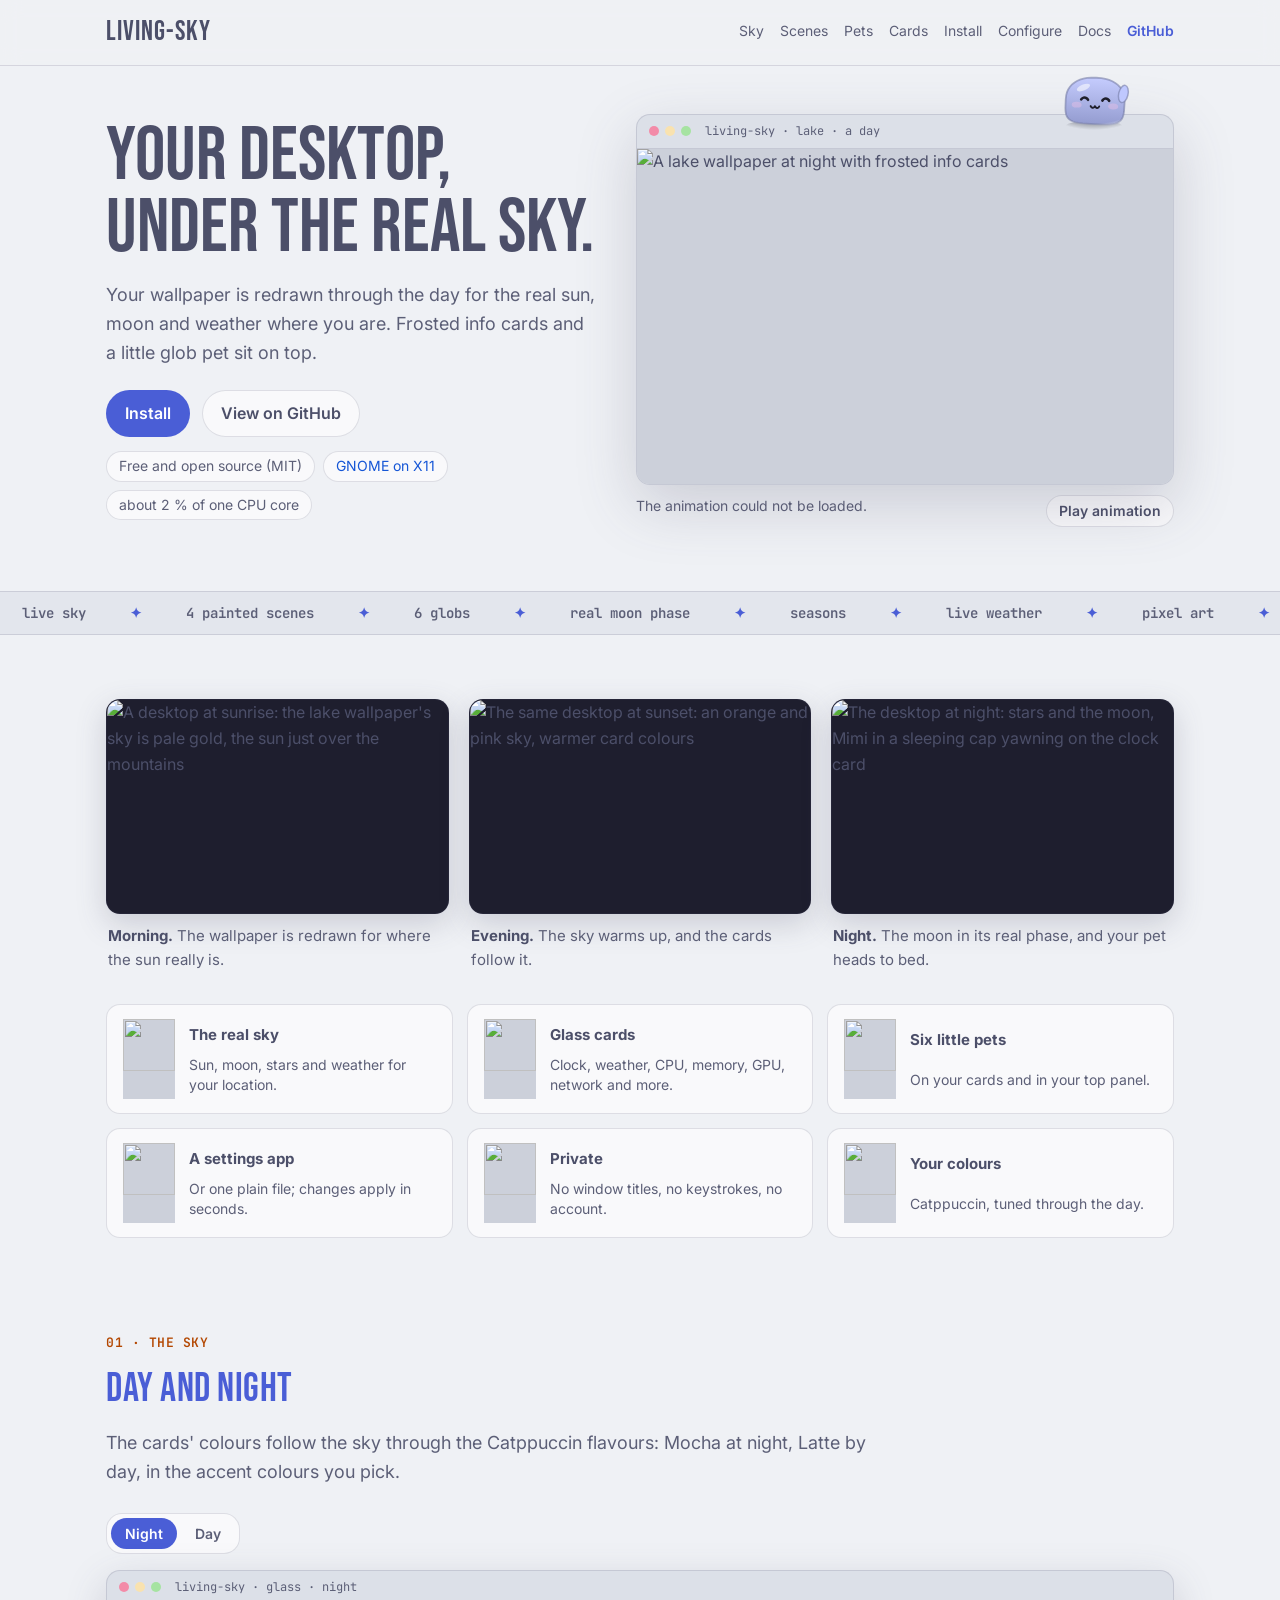
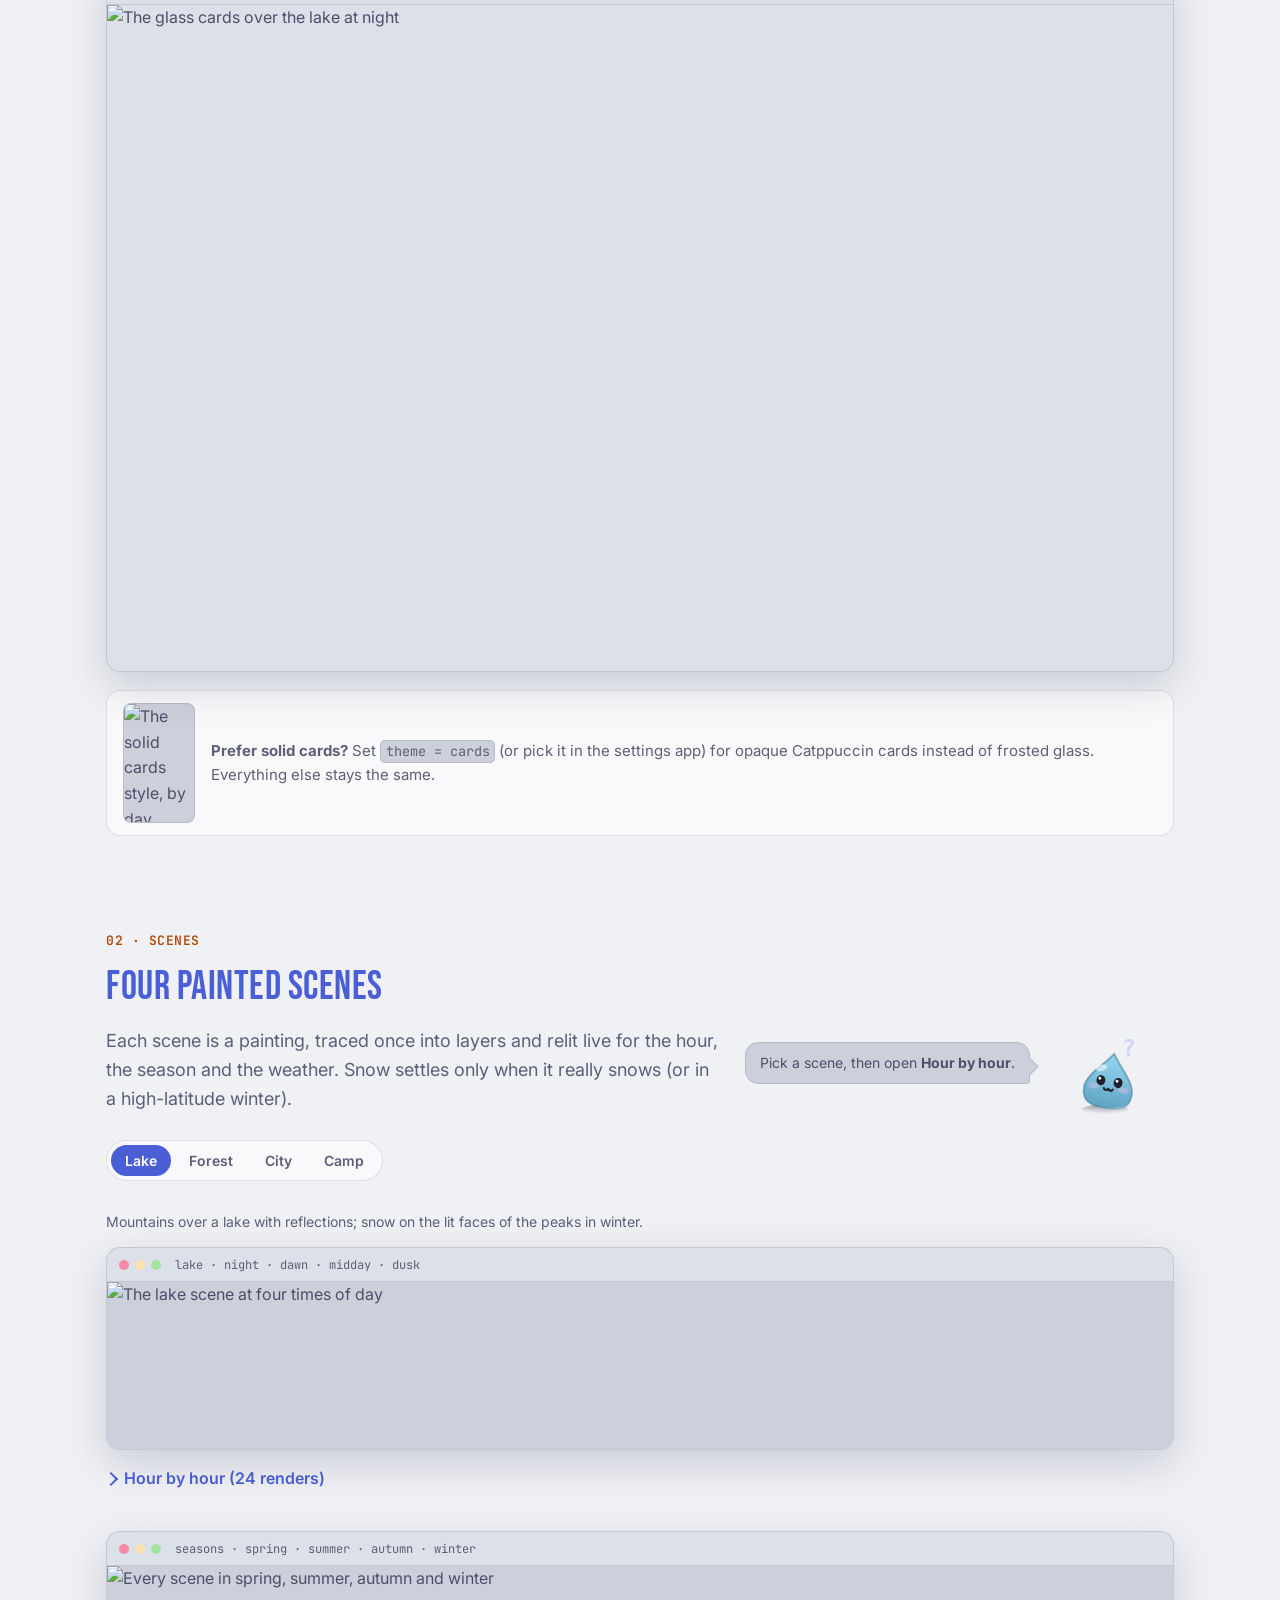
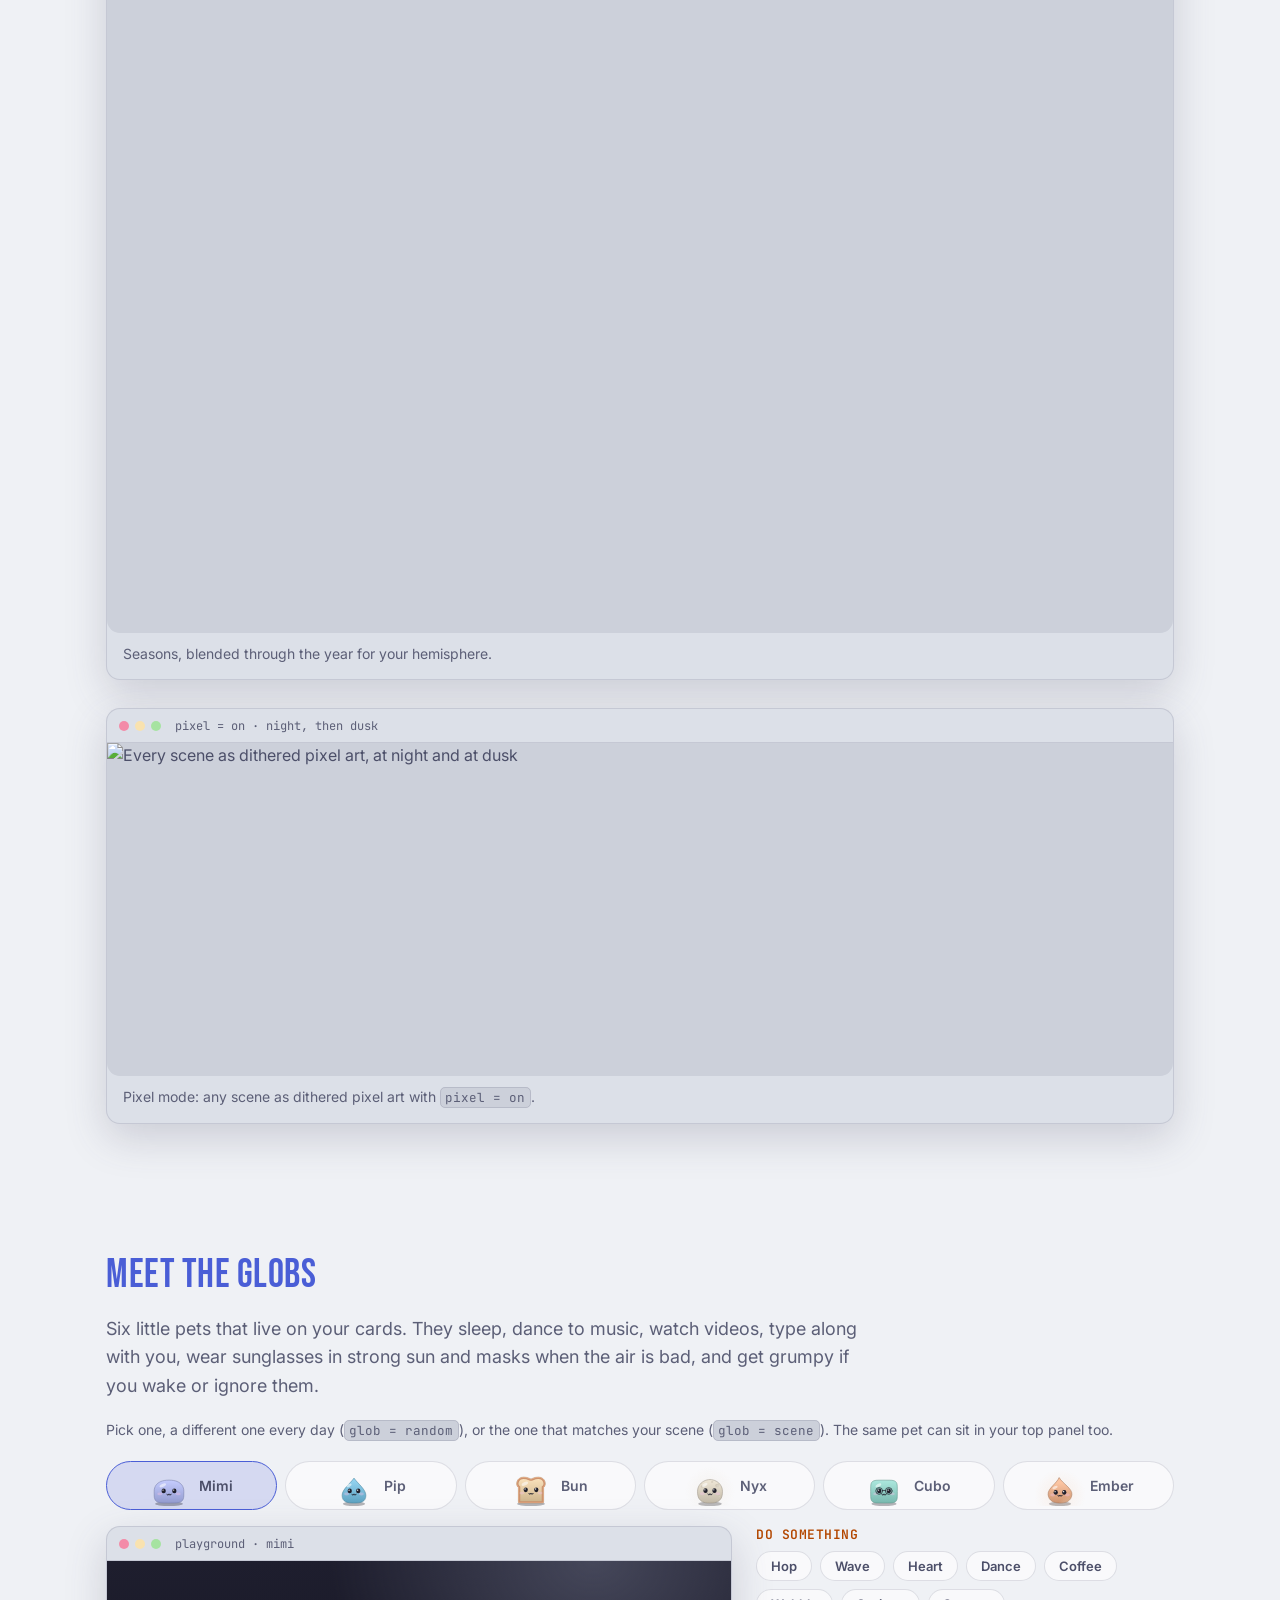
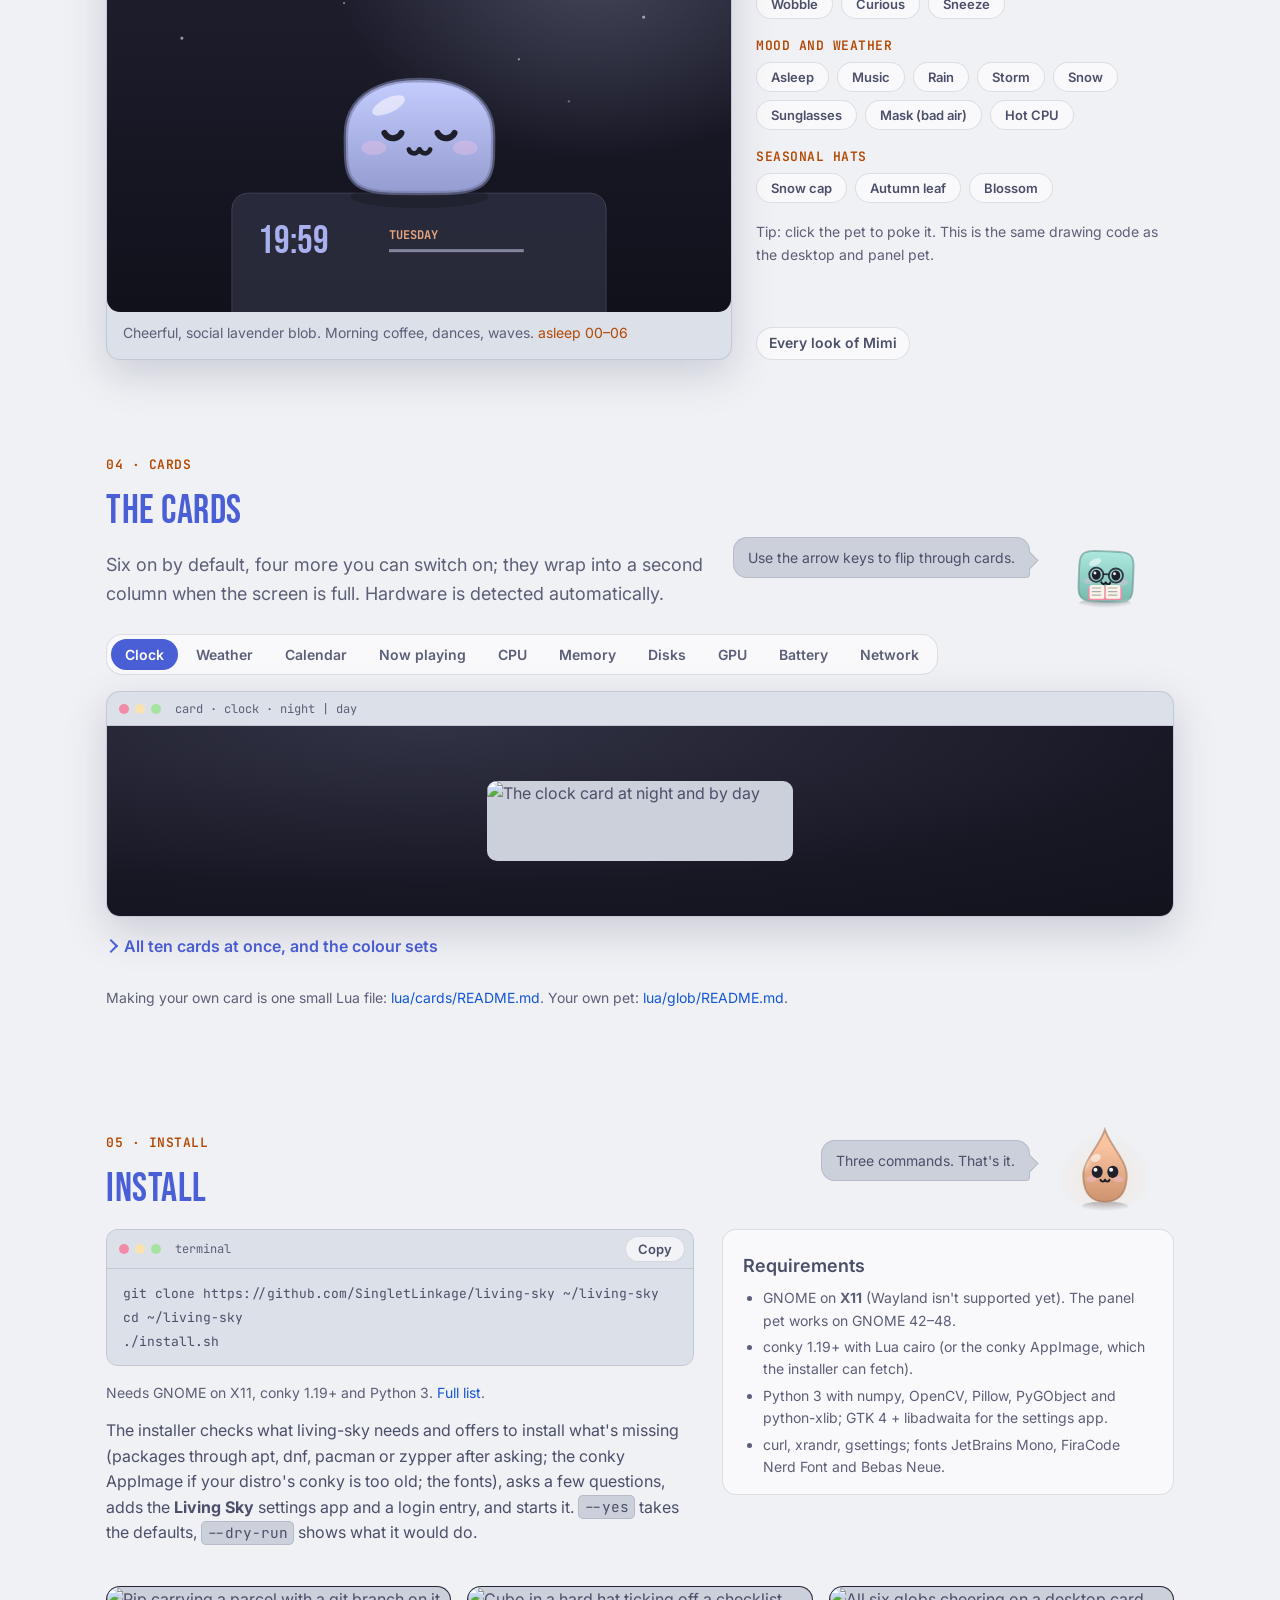
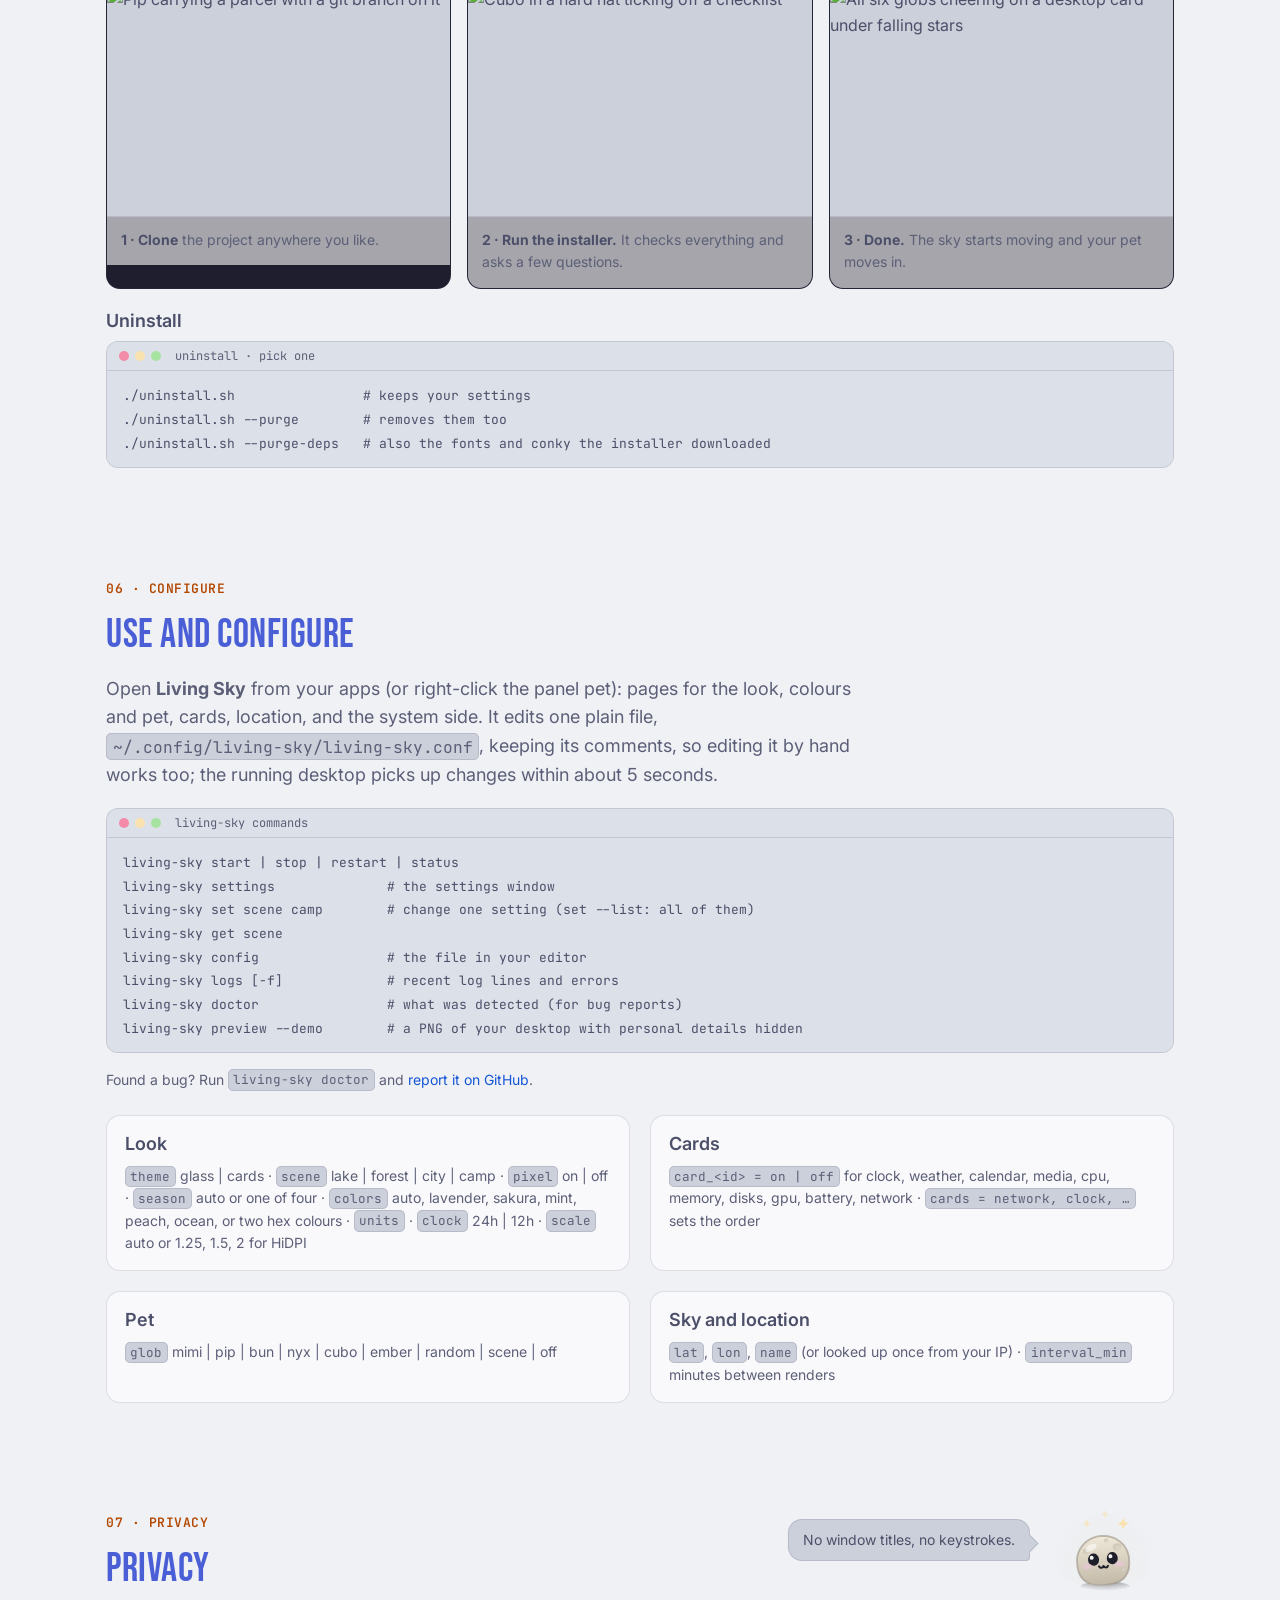
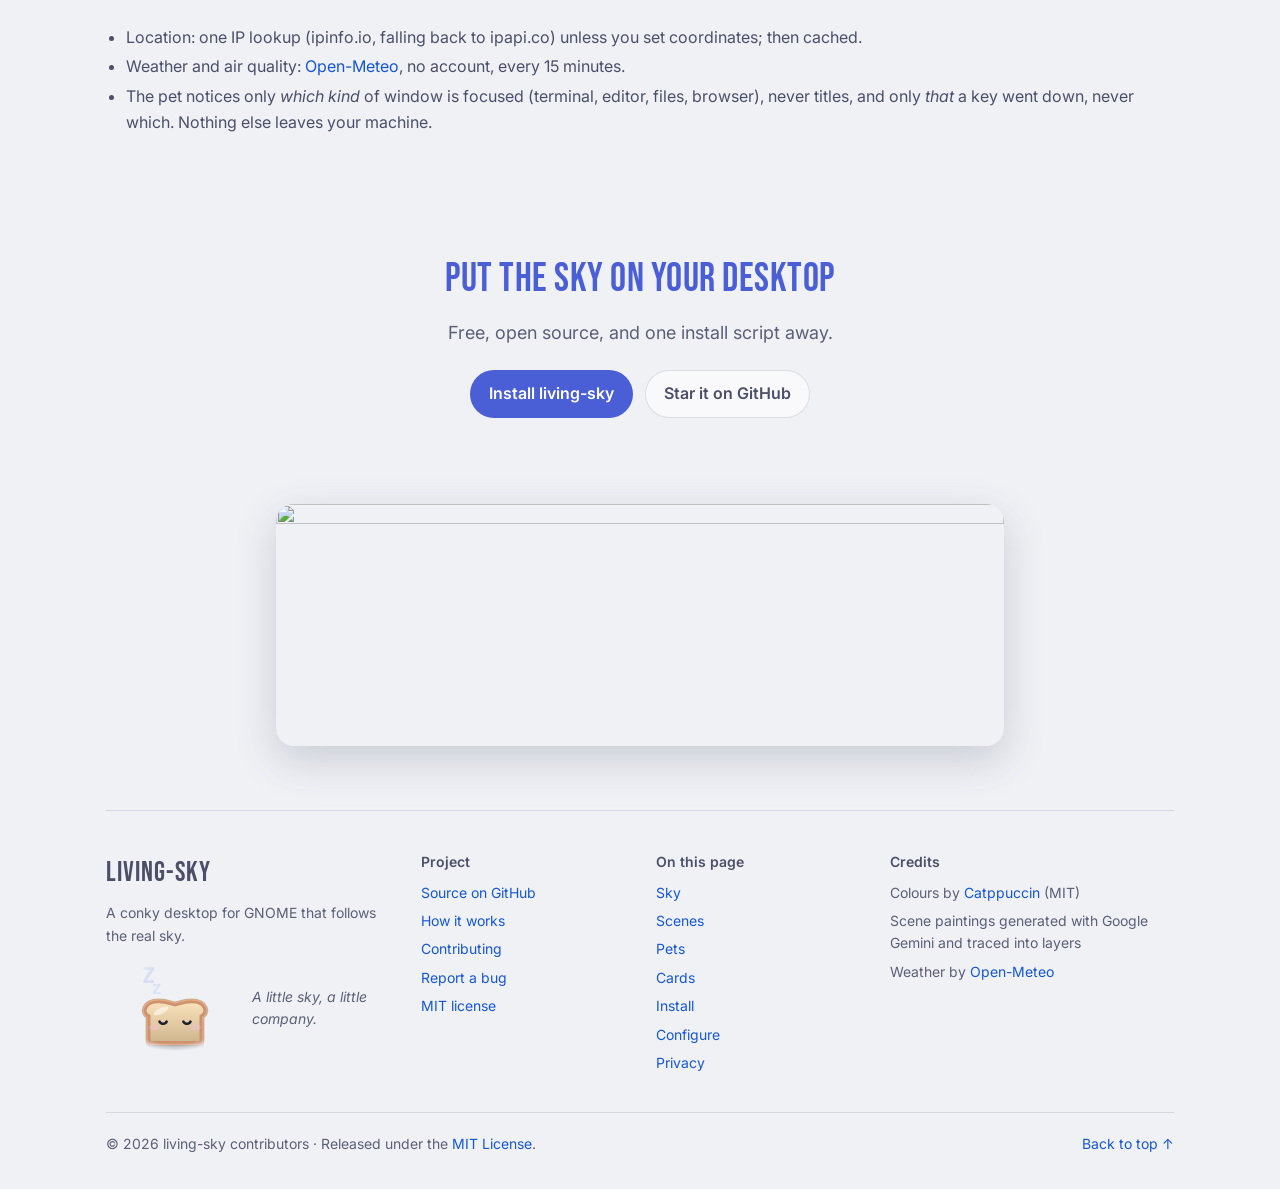
==== commit ccbb9e08: "Website: Gemini's art in place, seasonal hats, a 404 page - How it works: a three-panel story (morni" ====
--- a/site/index.html
+++ b/site/index.html
@@ -78,6 +78,26 @@
   <span>live weather</span><span>pixel art</span><span>frosted glass cards</span><span>a settings app</span><span>MIT</span>
 </div></div>
 
+<section id="how" class="how" aria-labelledby="how-h">
+  <h2 id="how-h" class="sr">How it works</h2>
+  <ol class="story">
+    <li><img src="art/site/how-1.png" alt="A desktop at sunrise: the lake wallpaper's sky is pale gold, the sun just over the mountains" width="640" height="400" loading="lazy" decoding="async">
+      <p><b>Morning.</b> The wallpaper is redrawn for where the sun really is.</p></li>
+    <li><img src="art/site/how-2.png" alt="The same desktop at sunset: an orange and pink sky, warmer card colours" width="640" height="400" loading="lazy" decoding="async">
+      <p><b>Evening.</b> The sky warms up, and the cards follow it.</p></li>
+    <li><img src="art/site/how-3.png" alt="The desktop at night: stars and the moon, Mimi in a sleeping cap yawning on the clock card" width="640" height="400" loading="lazy" decoding="async">
+      <p><b>Night.</b> The moon in its real phase, and your pet heads to bed.</p></li>
+  </ol>
+  <ul class="features">
+    <li><img src="art/site/icon-sky.png" alt="" width="64" height="64" loading="lazy"><b>The real sky</b><span>Sun, moon, stars and weather for your location.</span></li>
+    <li><img src="art/site/icon-card.png" alt="" width="64" height="64" loading="lazy"><b>Glass cards</b><span>Clock, weather, CPU, memory, GPU, network and more.</span></li>
+    <li><img src="art/site/icon-glob.png" alt="" width="64" height="64" loading="lazy"><b>Six little pets</b><span>On your cards and in your top panel.</span></li>
+    <li><img src="art/site/icon-gear.png" alt="" width="64" height="64" loading="lazy"><b>A settings app</b><span>Or one plain file; changes apply in seconds.</span></li>
+    <li><img src="art/site/icon-lock.png" alt="" width="64" height="64" loading="lazy"><b>Private</b><span>No window titles, no keystrokes, no account.</span></li>
+    <li><img src="art/site/icon-palette.png" alt="" width="64" height="64" loading="lazy"><b>Your colours</b><span>Catppuccin, tuned through the day.</span></li>
+  </ul>
+</section>
+
 <section id="looks" aria-labelledby="looks-h">
   <p class="eyebrow">01 · the sky</p>
   <h2 id="looks-h">Day and night</h2>
@@ -159,6 +179,8 @@
         <div class="chips" id="pet-acts"></div>
         <p class="ctl-h">Mood and weather</p>
         <div class="chips" id="pet-moods"></div>
+        <p class="ctl-h">Seasonal hats</p>
+        <div class="chips" id="pet-wear"></div>
         <div id="pet-extra"></div>
         <p class="note">Tip: click the pet to poke it. This is the same drawing code as the desktop and panel pet.</p>
         <button class="btn small" id="pet-more" type="button" aria-expanded="false" aria-controls="pet-detail">Every look of Mimi</button>
@@ -238,6 +260,14 @@
       </ul>
     </aside>
   </div>
+  <ol class="quest" aria-label="Three steps">
+    <li><img src="art/site/quest-1.png" alt="Pip carrying a parcel with a git branch on it" width="360" height="240" loading="lazy" decoding="async">
+      <p><b>1 · Clone</b> the project anywhere you like.</p></li>
+    <li><img src="art/site/quest-2.png" alt="Cubo in a hard hat ticking off a checklist" width="360" height="240" loading="lazy" decoding="async">
+      <p><b>2 · Run the installer.</b> It checks everything and asks a few questions.</p></li>
+    <li><img src="art/site/quest-3.png" alt="All six globs cheering on a desktop card under falling stars" width="360" height="240" loading="lazy" decoding="async">
+      <p><b>3 · Done.</b> The sky starts moving and your pet moves in.</p></li>
+  </ol>
   <h3>Uninstall</h3>
   <pre data-no-copy data-title="uninstall · pick one"><code>./uninstall.sh                # keeps your settings
 ./uninstall.sh --purge        # removes them too
@@ -300,6 +330,8 @@
 </section>
 </main>
 
+<div class="vignette" aria-hidden="true"><img src="art/site/footer-camp.png" alt="" width="960" height="320" loading="lazy" decoding="async"></div>
+
 <footer class="site-footer">
   <div class="foot-grid">
     <div class="foot-brand"><a class="brand" href="#top">living-sky</a>
--- a/site/style.css
+++ b/site/style.css
@@ -281,3 +281,53 @@
   .pet-detail, .pet-detail.open { transition: none !important; }
   *, *::before, *::after { animation-duration: .01ms !important; animation-iteration-count: 1 !important; transition-duration: .01ms !important; transition-delay: 0s !important; }
 }
+
+/* how it works: a three-panel story, then six features */
+.how { padding-top: clamp(40px, 6vw, 64px); }
+.story { list-style: none; margin: 0; padding: 0; display: grid; grid-template-columns: repeat(3, minmax(0, 1fr)); gap: 20px; counter-reset: story; }
+.story li { margin: 0; }
+.story img { width: 100%; border-radius: 14px; border: 1px solid var(--line); box-shadow: 0 10px 30px var(--shadow); }
+.story p { margin: 10px 2px 0; color: var(--subtext); font-size: 15px; }
+.story b { color: var(--text); }
+.features { list-style: none; margin: 32px 0 0; padding: 0; display: grid; grid-template-columns: repeat(3, minmax(0, 1fr)); gap: 14px; }
+.features li { margin: 0; display: grid; grid-template-columns: 52px 1fr; grid-template-rows: auto auto; column-gap: 14px; align-items: center;
+  padding: 14px 16px; background: var(--glass); border: 1px solid var(--line); border-radius: 14px;
+  transition: border-color .2s, transform .2s; }
+.features li:hover { border-color: var(--accent); transform: translateY(-2px); }
+.features img { grid-row: span 2; width: 52px; height: 52px; border-radius: 0; }
+.features b { font-size: 15px; }
+.features span { color: var(--subtext); font-size: 14px; line-height: 1.45; }
+
+/* install, as three quest steps */
+.quest { list-style: none; margin: 24px 0 8px; padding: 0; display: grid; grid-template-columns: repeat(3, minmax(0, 1fr)); gap: 16px; }
+.quest li { margin: 0; background: var(--glass); border: 1px solid var(--line); border-radius: 14px; overflow: hidden; }
+.quest img { width: 100%; border-radius: 0; border-bottom: 1px solid var(--line); }
+.quest p { margin: 0; padding: 12px 14px 14px; font-size: 14px; color: var(--subtext); }
+.quest b { color: var(--text); }
+
+/* the globs asleep around the campfire, closing the page */
+.vignette { margin: 48px auto -24px; max-width: 960px; padding: 0 16px;
+  -webkit-mask-image: radial-gradient(ellipse 50% 50% at 50% 50%, #000 62%, transparent 100%);
+  mask-image: radial-gradient(ellipse 50% 50% at 50% 50%, #000 62%, transparent 100%); }
+.vignette img { width: 100%; border-radius: 0; }
+
+/* 404 */
+.lost section { max-width: 720px; text-align: center; padding-bottom: 32px; }
+.lost section img { margin: 0 auto 8px; max-width: 520px; width: 100%;
+  -webkit-mask-image: radial-gradient(ellipse 50% 50% at 50% 50%, #000 62%, transparent 100%);
+  mask-image: radial-gradient(ellipse 50% 50% at 50% 50%, #000 62%, transparent 100%); }
+.lost .lead { margin-inline: auto; }
+.lost .cta { justify-content: center; }
+
+@media (max-width: 900px) {
+  .story, .quest { grid-template-columns: minmax(0, 1fr); max-width: 520px; }
+  .features { grid-template-columns: repeat(2, minmax(0, 1fr)); }
+}
+@media (max-width: 560px) { .features { grid-template-columns: minmax(0, 1fr); } }
+@media (prefers-color-scheme: light) {      /* the art is painted on the dark page colour: frame it as a night window */
+  .vignette { -webkit-mask-image: none; mask-image: none; margin: 48px auto 0; max-width: 760px; }
+  .vignette img, .lost section img { border-radius: 18px; box-shadow: 0 14px 40px var(--shadow); }
+  .lost section img { -webkit-mask-image: none; mask-image: none; }
+  .quest li, .story img { background: #1e1e2e; }
+  .quest p { background: var(--glass); }
+}
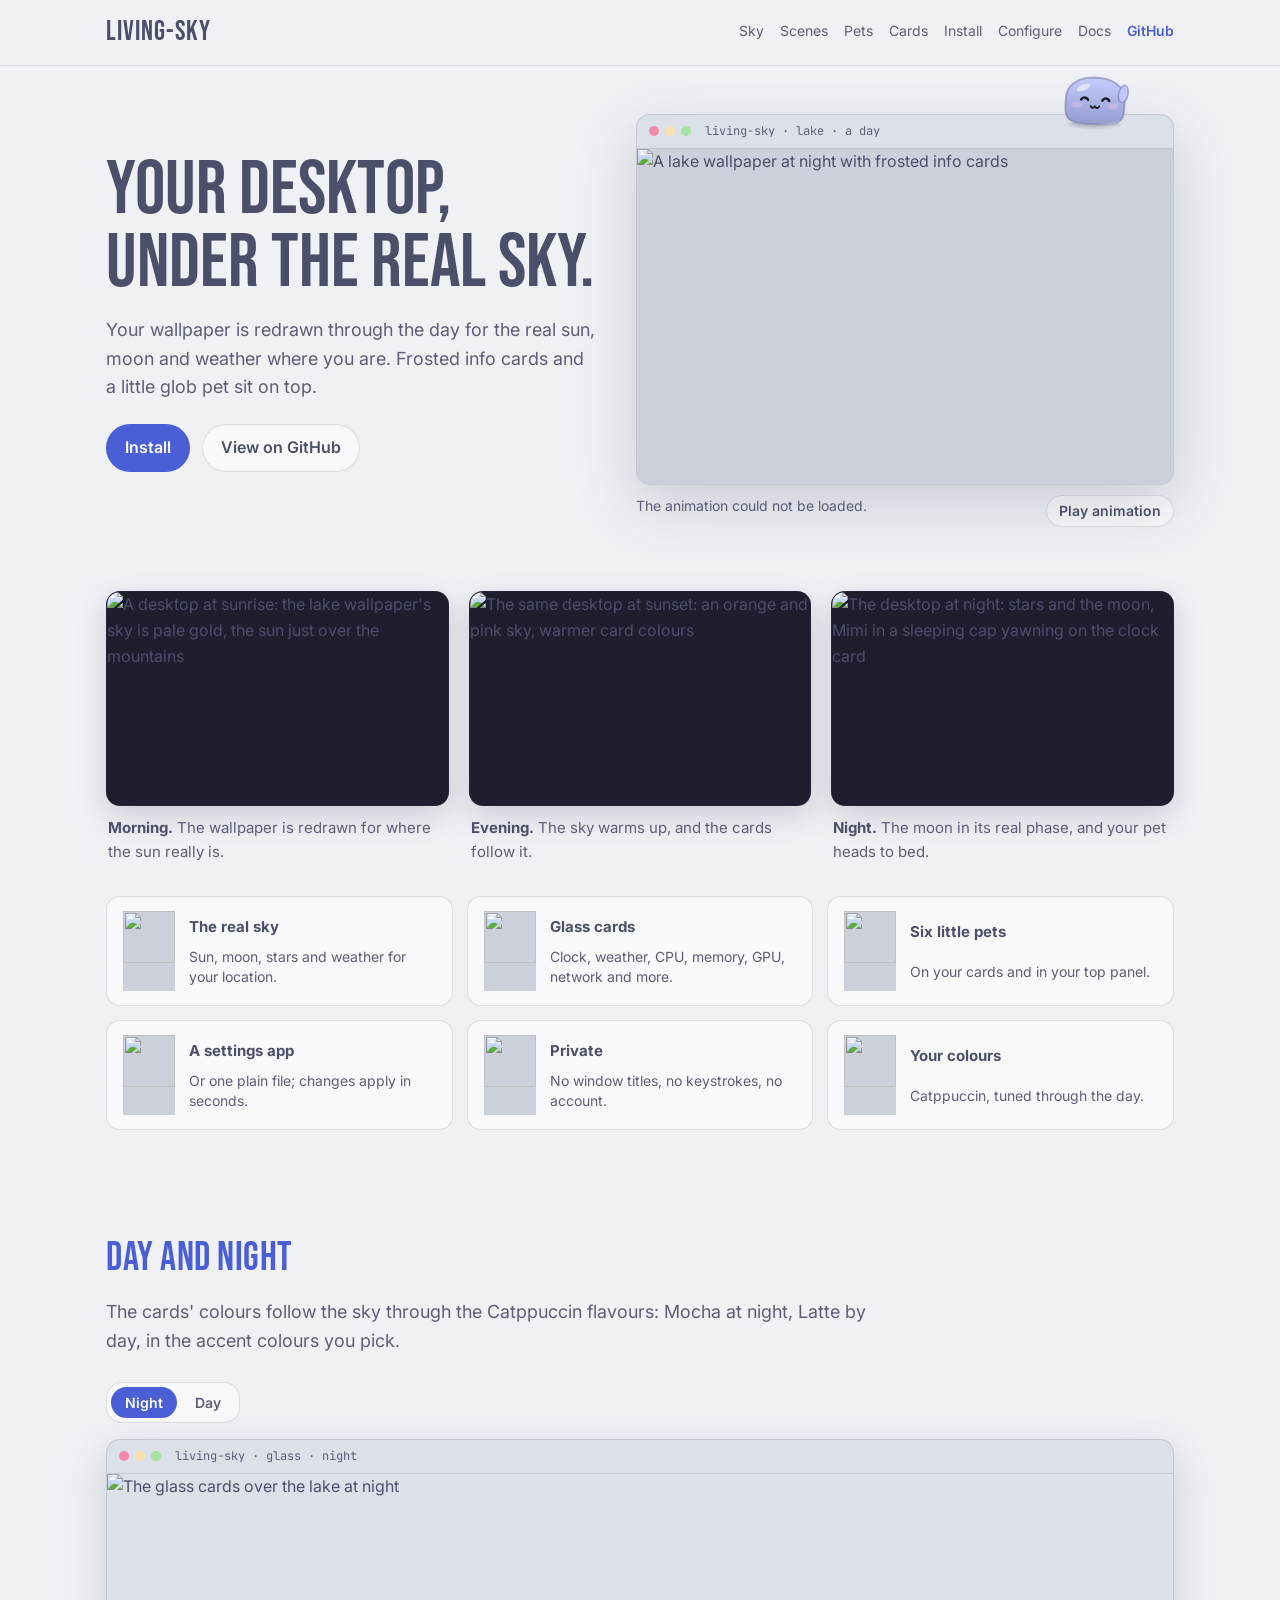
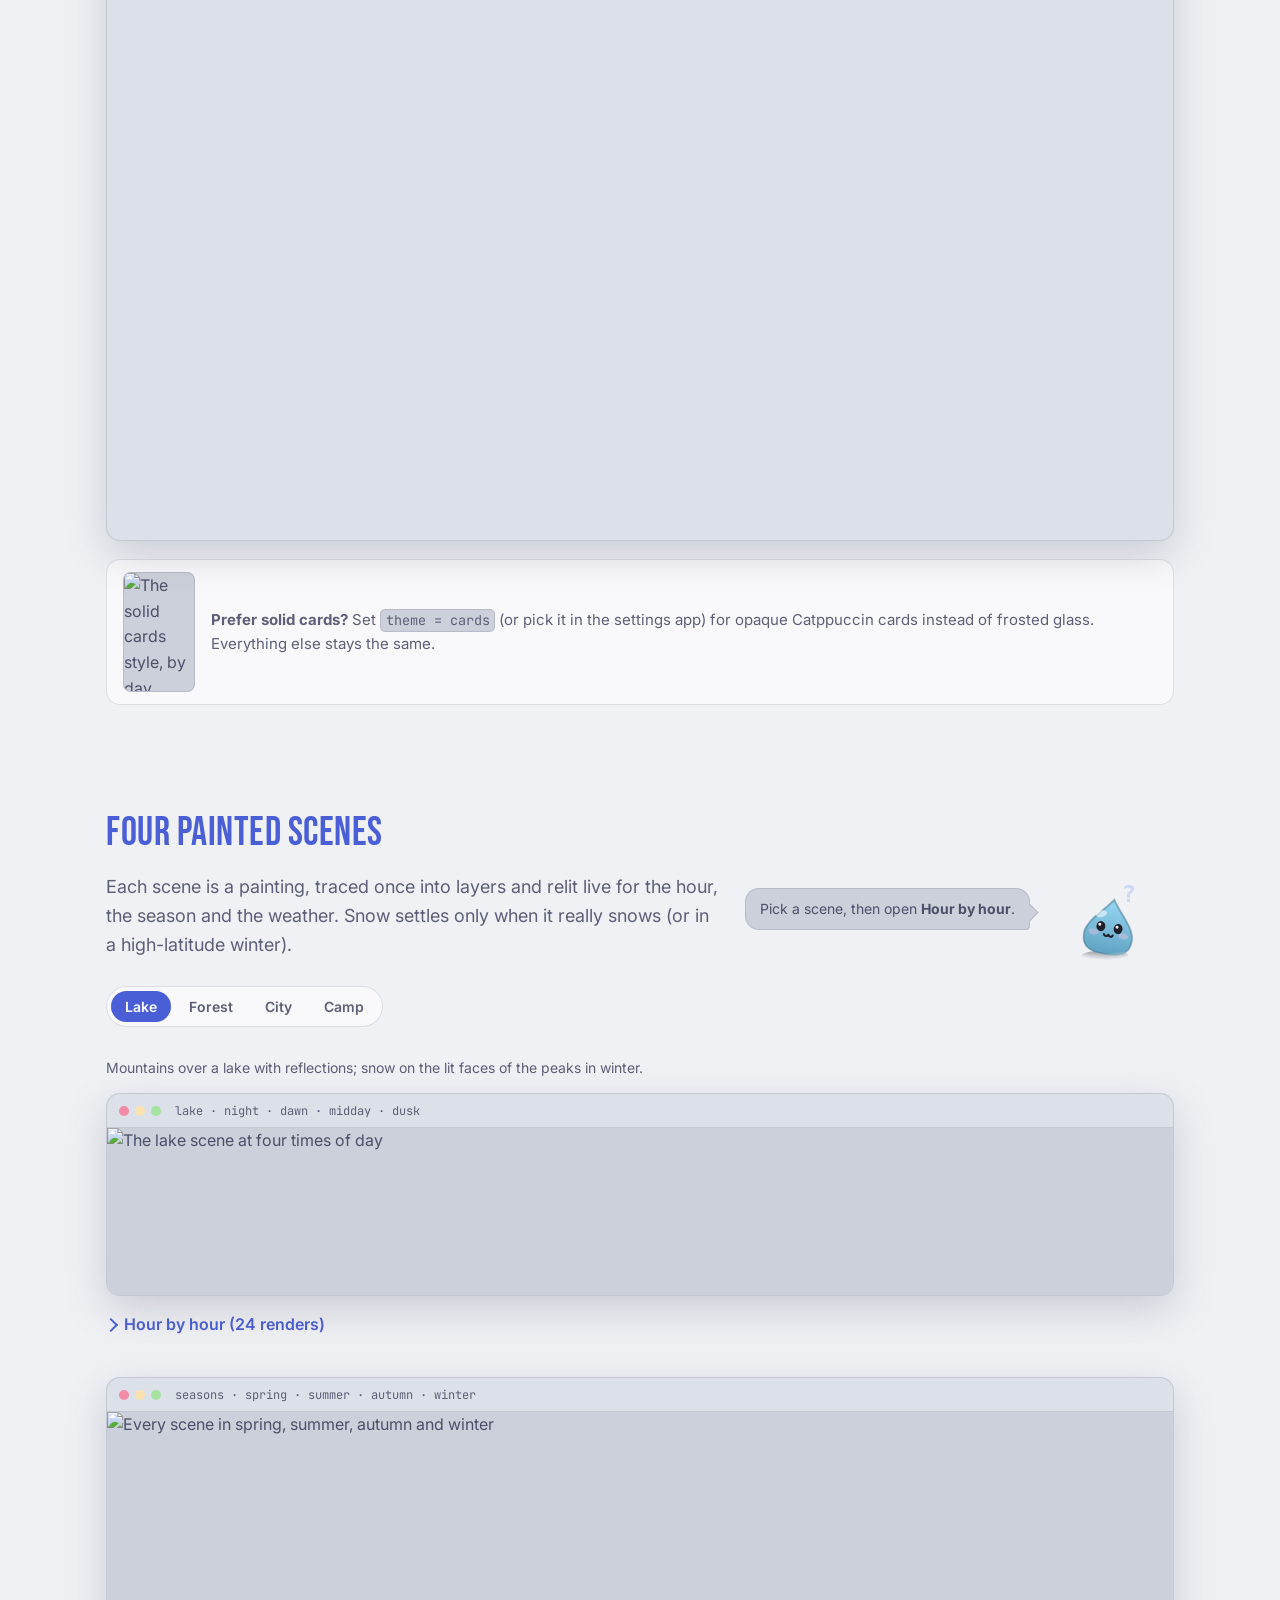
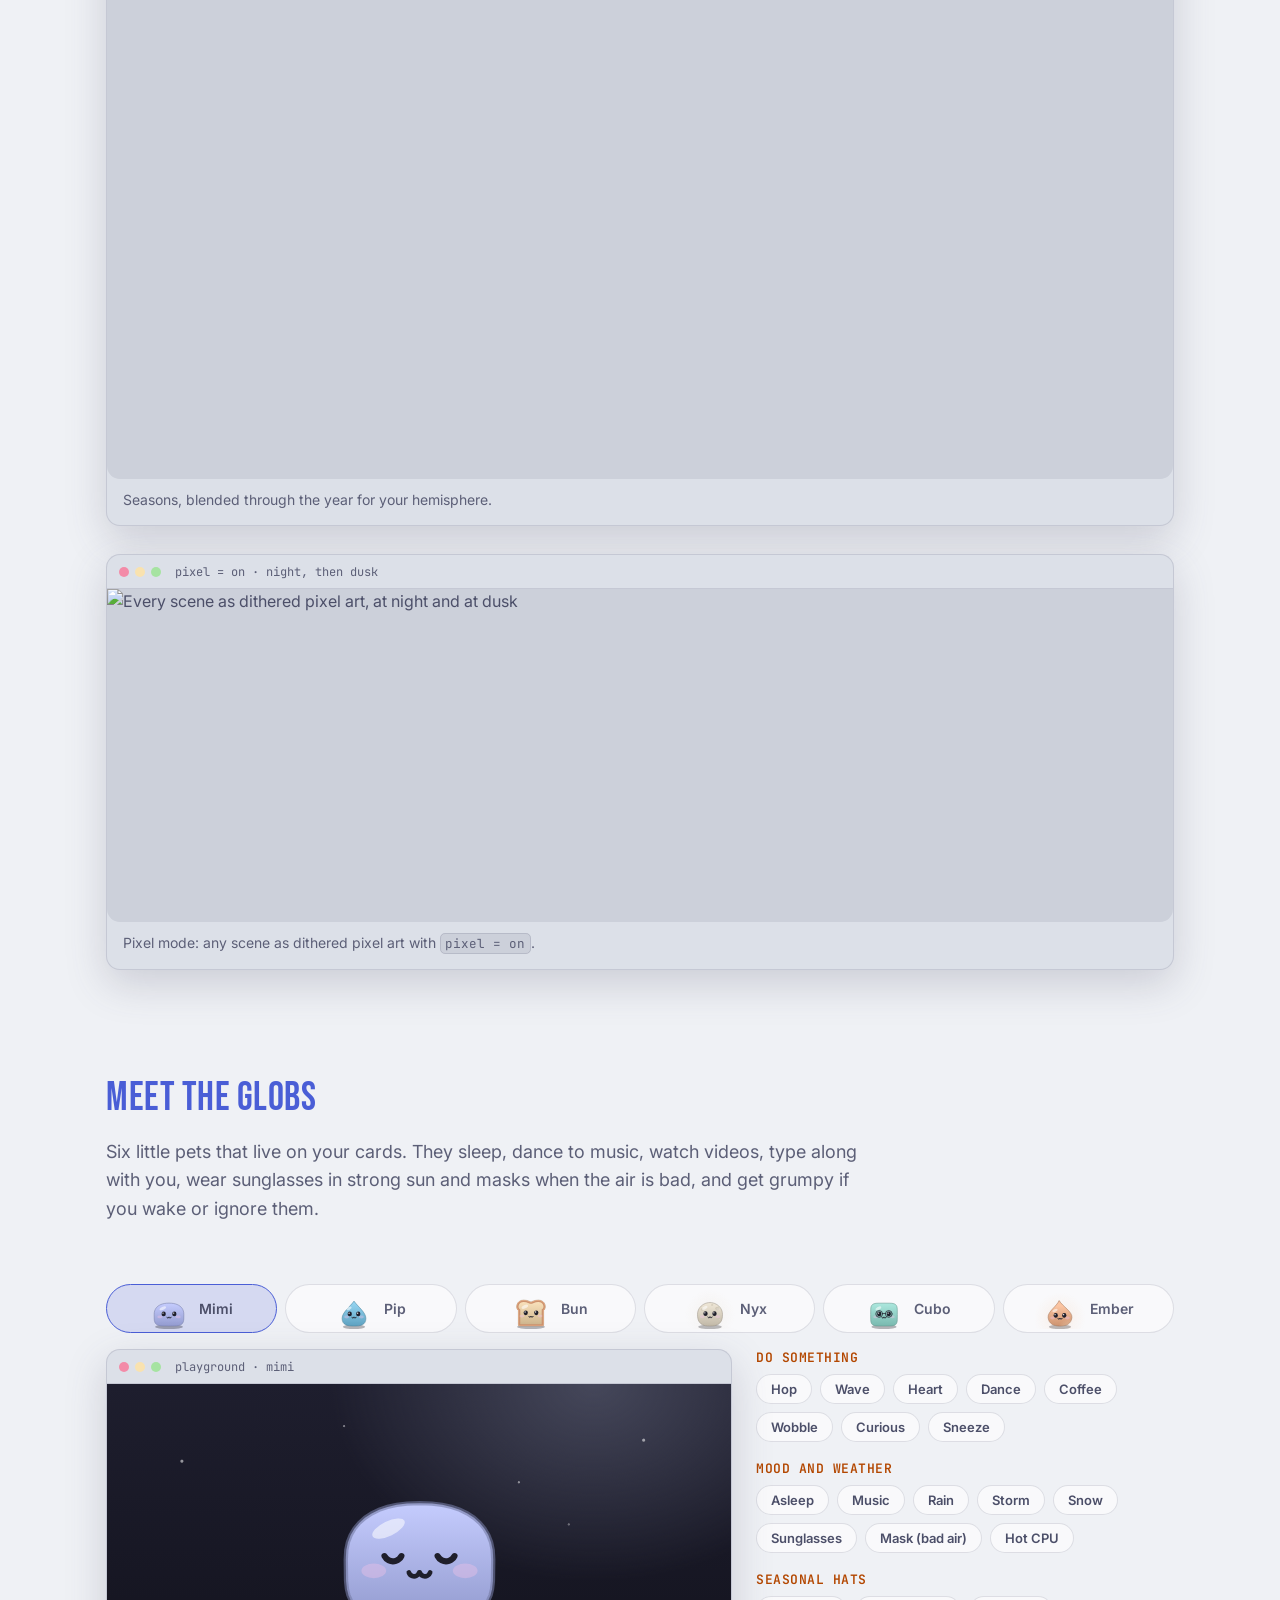
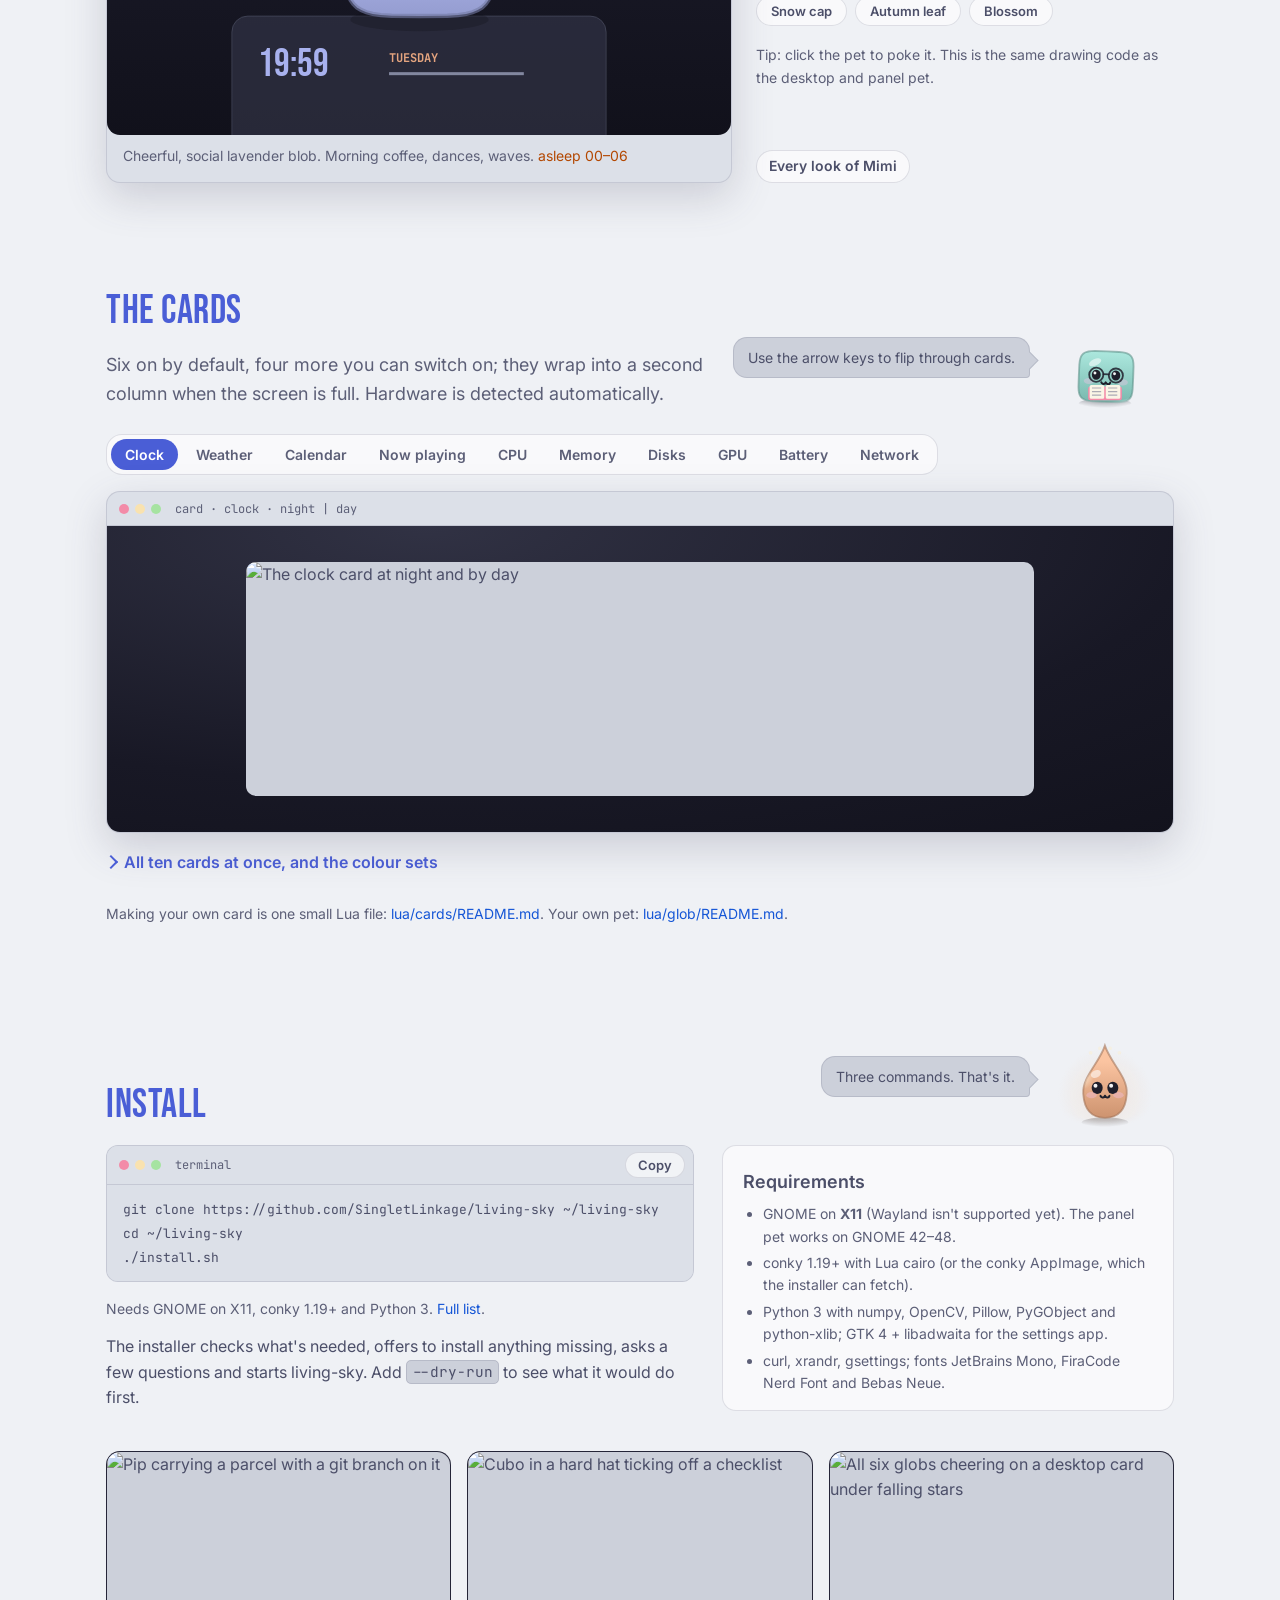
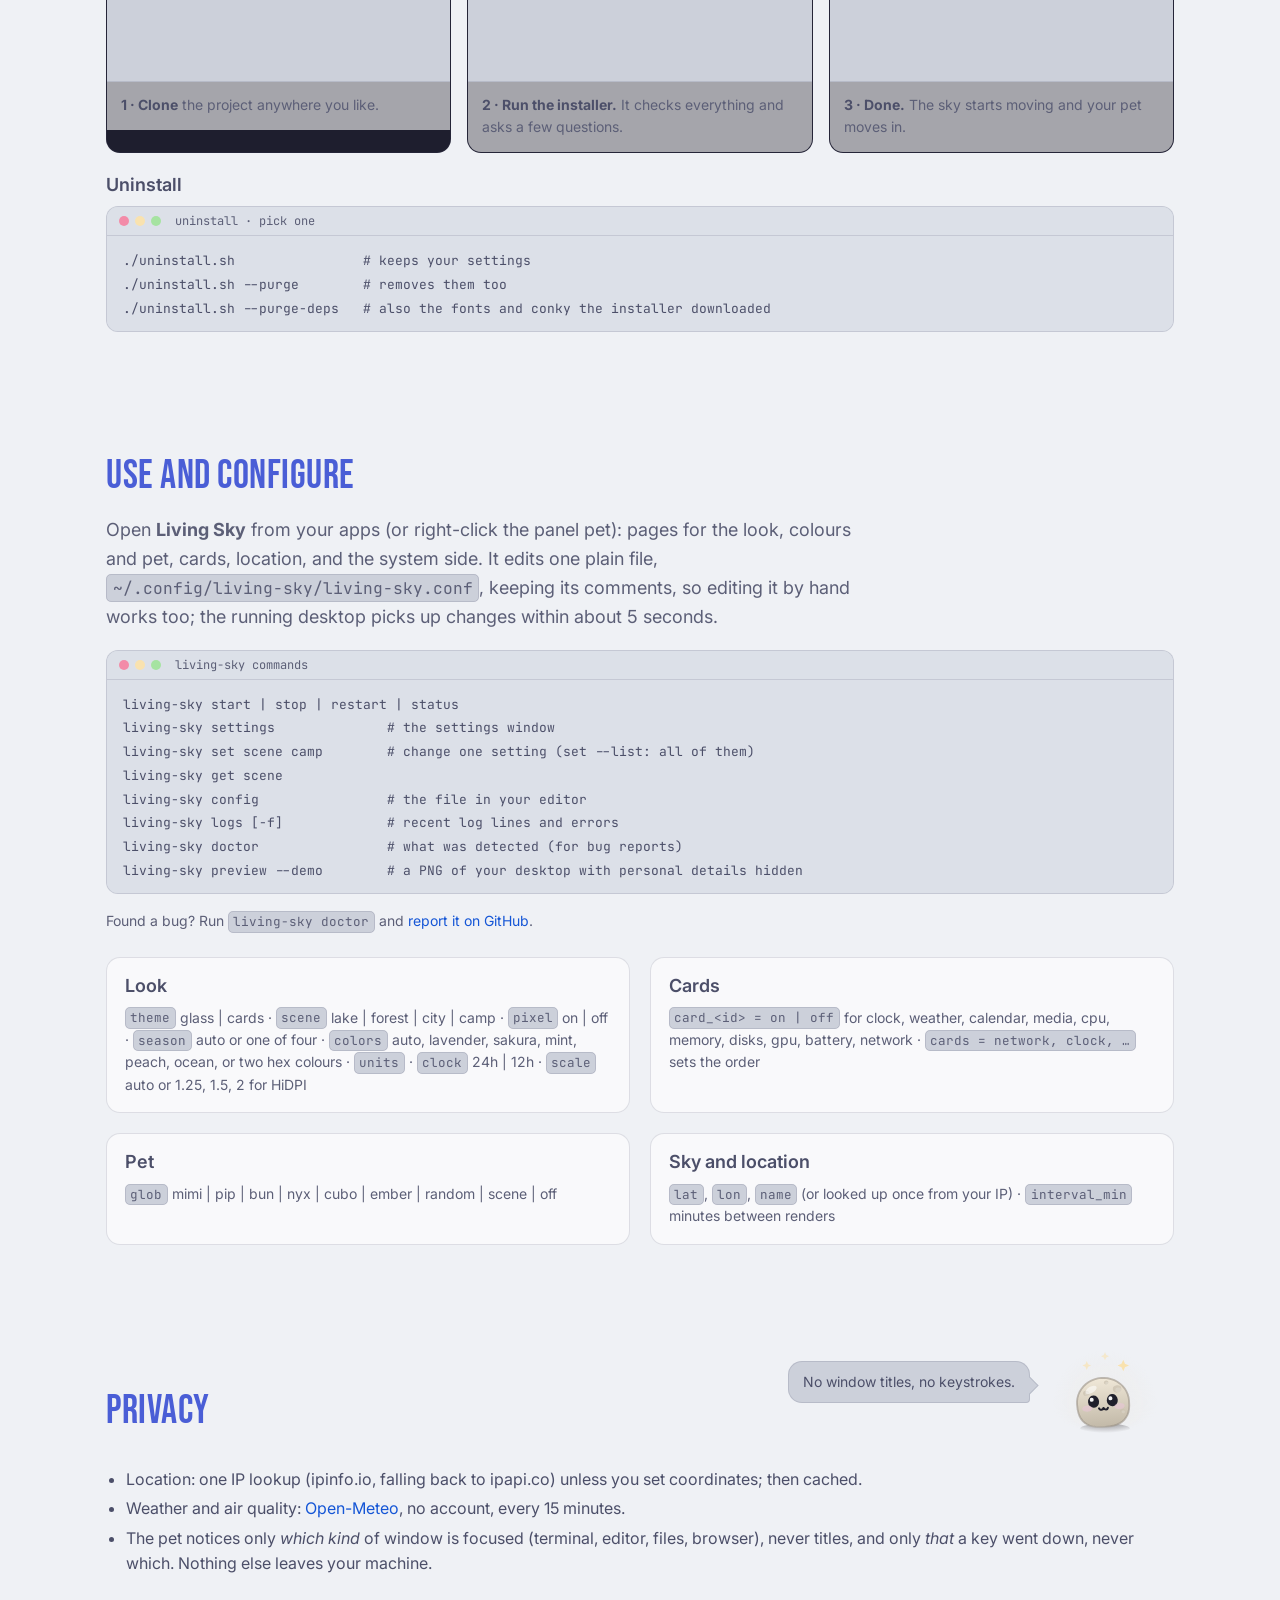
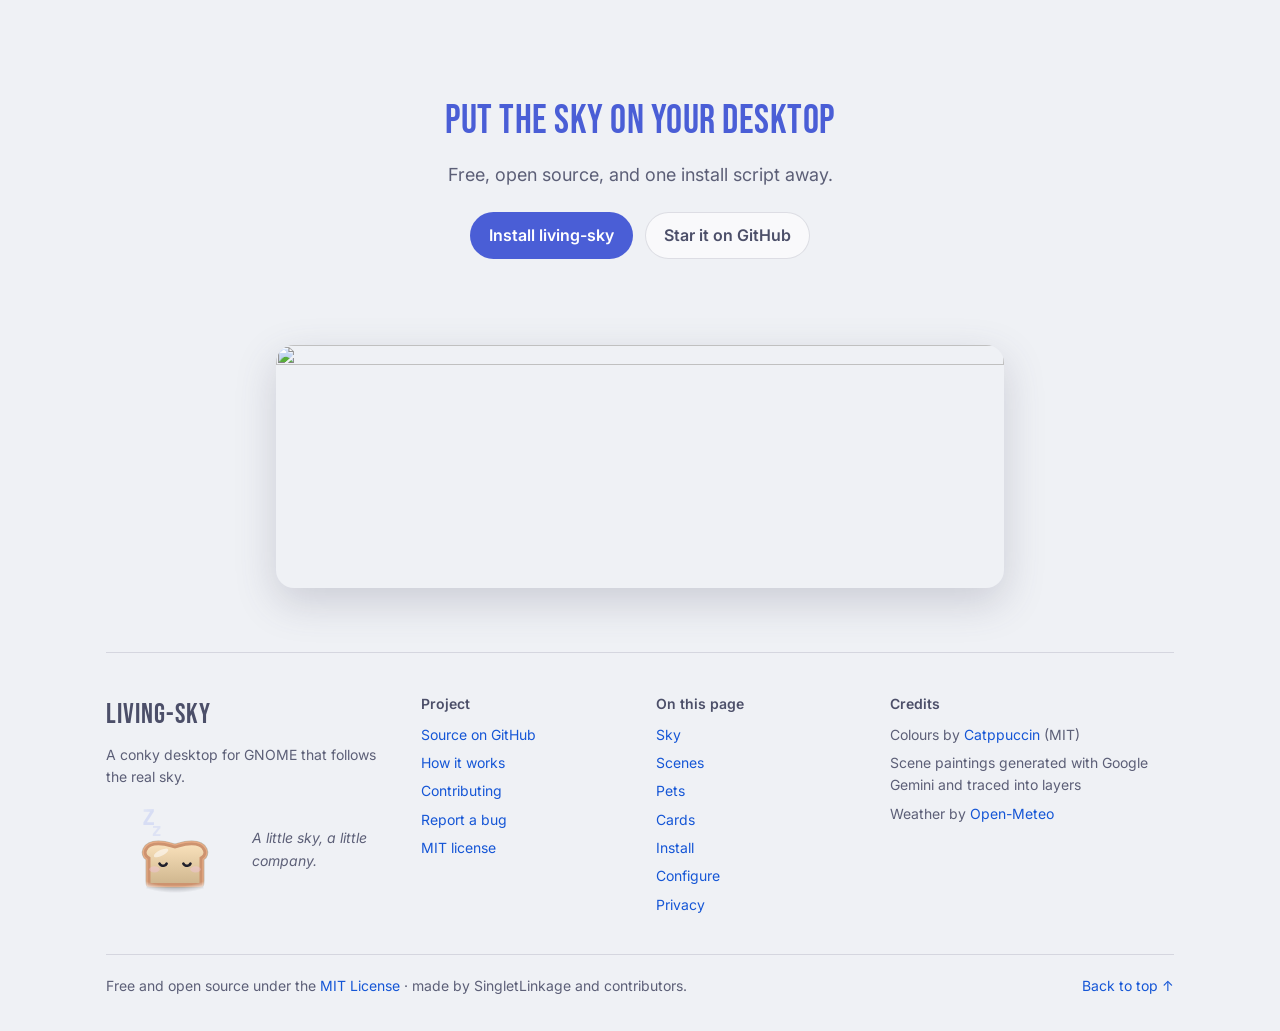
==== commit ba808b43: "Website: calmer and tidier - Cards window keeps one size on every tab (the card fits inside a fixed " ====
--- a/site/index.html
+++ b/site/index.html
@@ -55,11 +55,6 @@
       <a class="btn primary" href="#install">Install</a>
       <a class="btn" href="https://github.com/SingletLinkage/living-sky">View on GitHub</a>
     </div>
-    <ul class="facts">
-      <li>Free and open source (MIT)</li>
-      <li><a href="#requirements">GNOME on X11</a></li>
-      <li>about 2&nbsp;% of one CPU core</li>
-    </ul>
   </div>
   <figure class="hero-media" id="hero-media">
     <div class="window">
@@ -71,12 +66,6 @@
   </figure>
 </section>
 
-<div class="ticker" aria-hidden="true"><div class="ticker-track">
-  <span>live sky</span><span>4 painted scenes</span><span>6 globs</span><span>real moon phase</span><span>seasons</span>
-  <span>live weather</span><span>pixel art</span><span>frosted glass cards</span><span>a settings app</span><span>MIT</span>
-  <span>live sky</span><span>4 painted scenes</span><span>6 globs</span><span>real moon phase</span><span>seasons</span>
-  <span>live weather</span><span>pixel art</span><span>frosted glass cards</span><span>a settings app</span><span>MIT</span>
-</div></div>
 
 <section id="how" class="how" aria-labelledby="how-h">
   <h2 id="how-h" class="sr">How it works</h2>
@@ -99,7 +88,6 @@
 </section>
 
 <section id="looks" aria-labelledby="looks-h">
-  <p class="eyebrow">01 · the sky</p>
   <h2 id="looks-h">Day and night</h2>
   <p class="lead">The cards' colours follow the sky through the Catppuccin flavours: Mocha at night, Latte by day,
     in the accent colours you pick.</p>
@@ -120,7 +108,6 @@
 <section id="scenes" aria-labelledby="scenes-h">
   <div class="sec-head">
     <div>
-      <p class="eyebrow">02 · scenes</p>
       <h2 id="scenes-h">Four painted scenes</h2>
       <p class="lead">Each scene is a painting, traced once into layers and relit live for the hour, the season and
         the weather. Snow settles only when it really snows (or in a high-latitude winter).</p>
@@ -156,7 +143,6 @@
 </section>
 
 <section id="pets" aria-labelledby="pets-h">
-  <p class="eyebrow">03 · the globs</p>
   <h2 id="pets-h">Meet the globs</h2>
   <p class="lead">Six little pets that live on your cards. They sleep, dance to music, watch videos, type along with
     you, wear sunglasses in strong sun and masks when the air is bad, and get grumpy if you wake or ignore them.</p>
@@ -204,7 +190,6 @@
 <section id="cards" aria-labelledby="cards-h">
   <div class="sec-head">
     <div>
-      <p class="eyebrow">04 · cards</p>
       <h2 id="cards-h">The cards</h2>
       <p class="lead">Six on by default, four more you can switch on; they wrap into a second column when the screen
         is full. Hardware is detected automatically.</p>
@@ -216,7 +201,7 @@
   <div id="card-panel" role="tabpanel" aria-labelledby="tab-card-clock">
     <figure class="window">
       <div class="window-bar" aria-hidden="true"><i></i><i></i><i></i><span id="card-title">card · clock · night | day</span></div>
-      <div class="card-stage"><img id="card-img" class="fade" src="art/site/cards/clock.jpg" alt="The clock card at night and by day" width="788" height="206" loading="lazy" decoding="async"></div>
+      <div class="card-stage"><img id="card-img" class="fade" src="art/site/cards/clock.jpg" alt="The clock card at night and by day" width="788" height="234" loading="lazy" decoding="async"></div>
     </figure>
   </div>
   <details class="more"><summary>All ten cards at once, and the colour sets</summary>
@@ -233,7 +218,6 @@
 <section id="install" aria-labelledby="install-h">
   <div class="sec-head">
     <div>
-      <p class="eyebrow">05 · install</p>
       <h2 id="install-h">Install</h2>
     </div>
     <div class="guide"><canvas class="guide-pet" data-pet="ember" data-pose="flare" width="138" height="92" aria-hidden="true"></canvas>
@@ -245,10 +229,8 @@
 cd ~/living-sky
 ./install.sh</code></pre>
       <p class="reqline">Needs GNOME on X11, conky 1.19+ and Python 3. <a href="#requirements">Full list</a>.</p>
-      <p>The installer checks what living-sky needs and offers to install what's missing (packages through apt, dnf,
-        pacman or zypper after asking; the conky AppImage if your distro's conky is too old; the fonts), asks a few
-        questions, adds the <b>Living Sky</b> settings app and a login entry, and starts it.
-        <code>--yes</code> takes the defaults, <code>--dry-run</code> shows what it would do.</p>
+      <p>The installer checks what's needed, offers to install anything missing, asks a few questions and starts
+        living-sky. Add <code>--dry-run</code> to see what it would do first.</p>
     </div>
     <aside class="side-card" aria-labelledby="requirements">
       <h3 id="requirements">Requirements</h3>
@@ -275,7 +257,6 @@
 </section>
 
 <section id="configure" aria-labelledby="configure-h">
-  <p class="eyebrow">06 · configure</p>
   <h2 id="configure-h">Use and configure</h2>
   <p class="lead">Open <b>Living Sky</b> from your apps (or right-click the panel pet): pages for the look, colours and pet,
     cards, location, and the system side. It edits one plain file,
@@ -306,7 +287,6 @@
 <section id="privacy" aria-labelledby="privacy-h">
   <div class="sec-head">
     <div>
-      <p class="eyebrow">07 · privacy</p>
       <h2 id="privacy-h">Privacy</h2>
     </div>
     <div class="guide"><canvas class="guide-pet" data-pet="nyx" data-pose="stargaze" width="138" height="92" aria-hidden="true"></canvas>
@@ -354,7 +334,7 @@
       <li>Weather by <a href="https://open-meteo.com">Open-Meteo</a></li></ul></div>
   </div>
   <div class="foot-base">
-    <p>© 2026 living-sky contributors · Released under the <a href="https://github.com/SingletLinkage/living-sky/blob/main/LICENSE">MIT License</a>.</p>
+    <p>Free and open source under the <a href="https://github.com/SingletLinkage/living-sky/blob/main/LICENSE">MIT License</a> · made by SingletLinkage and contributors.</p>
     <a class="to-top" href="#top">Back to top ↑</a>
   </div>
 </footer>
--- a/site/style.css
+++ b/site/style.css
@@ -69,8 +69,6 @@
 .hero { display: grid; grid-template-columns: 1fr 1.1fr; gap: 40px; align-items: center; padding-top: 48px; }
 .hero-text .lead { margin-bottom: 0; }
 .cta { display: flex; gap: 12px; margin: 22px 0 14px; flex-wrap: wrap; }
-.facts { list-style: none; margin: 0; padding: 0; display: flex; flex-wrap: wrap; gap: 8px; }
-.facts li { margin: 0; padding: 3px 12px; font-size: 14px; color: var(--subtext); background: var(--glass); border: 1px solid var(--line); border-radius: 999px; }
 .btn {
   display: inline-block; padding: 10px 18px; border-radius: 999px; border: 1px solid var(--line);
   background: var(--glass); color: var(--text); font-weight: 600; cursor: pointer; font: inherit; font-weight: 600;
@@ -112,9 +110,9 @@
 .window.spaced { margin-top: 28px; }
 .fade { transition: opacity .25s ease; }
 .fade.fading { opacity: 0; }
-.card-stage { display: grid; place-items: center; padding: clamp(16px, 4vw, 36px) 16px; min-height: 190px;
+.card-stage { display: grid; place-items: center; padding: clamp(16px, 4vw, 36px) 16px;
   background: radial-gradient(120% 140% at 30% 0%, #313244 0%, #181825 60%, #11111b 100%); }
-.card-stage img { border-radius: 10px; width: auto; max-width: 100%; }
+.card-stage img { width: min(788px, 100%); height: auto; aspect-ratio: 788 / 234; object-fit: contain; border-radius: 10px; }
 .alt-style { display: grid; grid-template-columns: 72px 1fr; gap: 16px; align-items: center; margin-top: 18px; max-width: none;
   background: var(--glass); border: 1px solid var(--line); border-radius: 14px; padding: 12px 16px; }
 .alt-style img { width: 72px; height: 120px; object-fit: cover; object-position: top; border-radius: 8px; border: 1px solid var(--line); }
@@ -137,14 +135,6 @@
 .signoff { display: flex; align-items: center; gap: 8px; margin-top: 12px; }
 .signoff p { margin: 0; font-style: italic; }
 
-/* the keyword band under the hero */
-.ticker { overflow: hidden; margin: clamp(40px, 6vw, 64px) 0 0; border-block: 1px solid var(--line);
-  background: color-mix(in srgb, var(--crust) 60%, transparent); }
-.ticker-track { display: flex; width: max-content; gap: 0; animation: ticker 38s linear infinite; }
-.ticker:hover .ticker-track { animation-play-state: paused; }
-.ticker-track span { padding: 12px 22px; font: 600 14px "JetBrains Mono", ui-monospace, monospace; color: var(--subtext); white-space: nowrap; }
-.ticker-track span::after { content: "✦"; margin-left: 44px; color: var(--accent); }
-@keyframes ticker { to { transform: translateX(-50%); } }
 
 .grid { display: grid; gap: 20px; margin-top: 24px; }
 .grid.two { grid-template-columns: 1fr 1fr; }
@@ -276,8 +266,6 @@
 }
 @media (prefers-reduced-motion: reduce) {
   html { scroll-behavior: auto; }
-  .ticker-track { animation: none; width: auto; flex-wrap: wrap; justify-content: center; }
-  .ticker-track span:nth-child(n+6) { display: none; }
   .pet-detail, .pet-detail.open { transition: none !important; }
   *, *::before, *::after { animation-duration: .01ms !important; animation-iteration-count: 1 !important; transition-duration: .01ms !important; transition-delay: 0s !important; }
 }
@@ -291,9 +279,7 @@
 .story b { color: var(--text); }
 .features { list-style: none; margin: 32px 0 0; padding: 0; display: grid; grid-template-columns: repeat(3, minmax(0, 1fr)); gap: 14px; }
 .features li { margin: 0; display: grid; grid-template-columns: 52px 1fr; grid-template-rows: auto auto; column-gap: 14px; align-items: center;
-  padding: 14px 16px; background: var(--glass); border: 1px solid var(--line); border-radius: 14px;
-  transition: border-color .2s, transform .2s; }
-.features li:hover { border-color: var(--accent); transform: translateY(-2px); }
+  padding: 14px 16px; background: var(--glass); border: 1px solid var(--line); border-radius: 14px; }
 .features img { grid-row: span 2; width: 52px; height: 52px; border-radius: 0; }
 .features b { font-size: 15px; }
 .features span { color: var(--subtext); font-size: 14px; line-height: 1.45; }
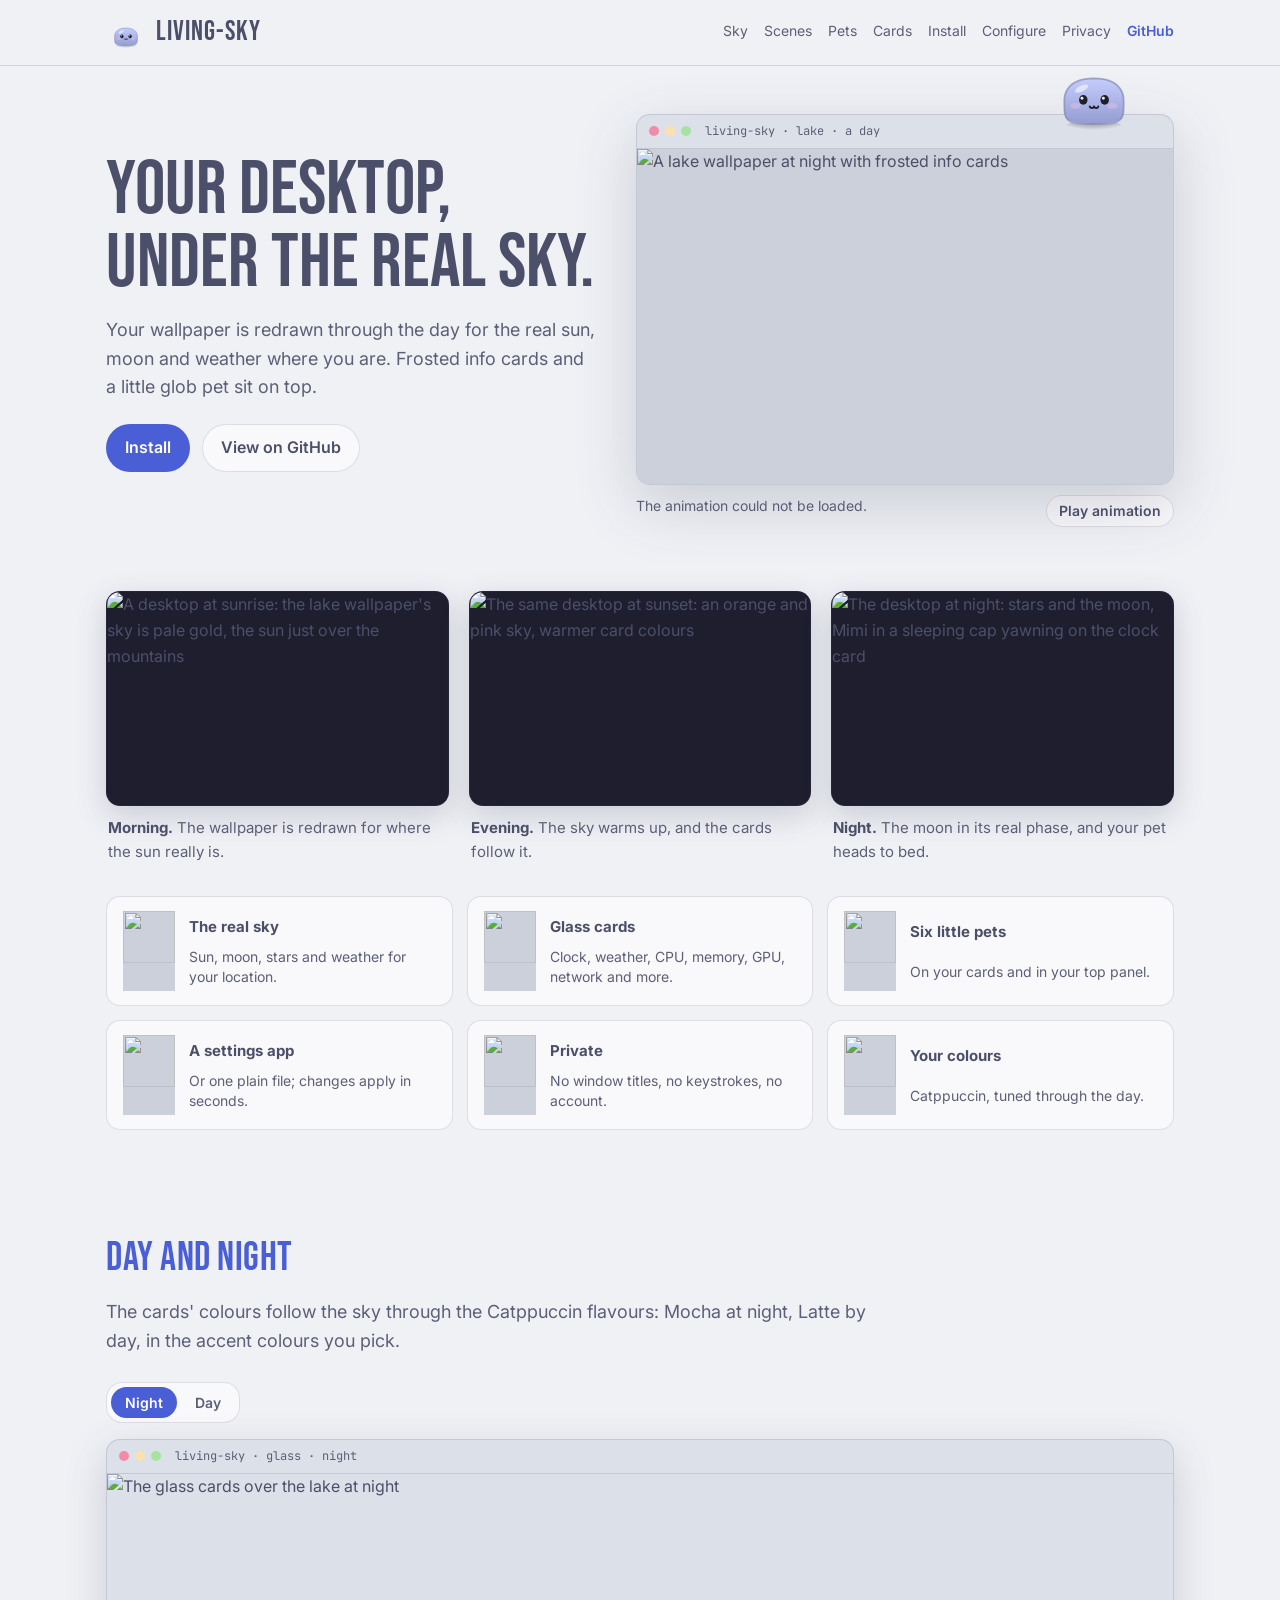
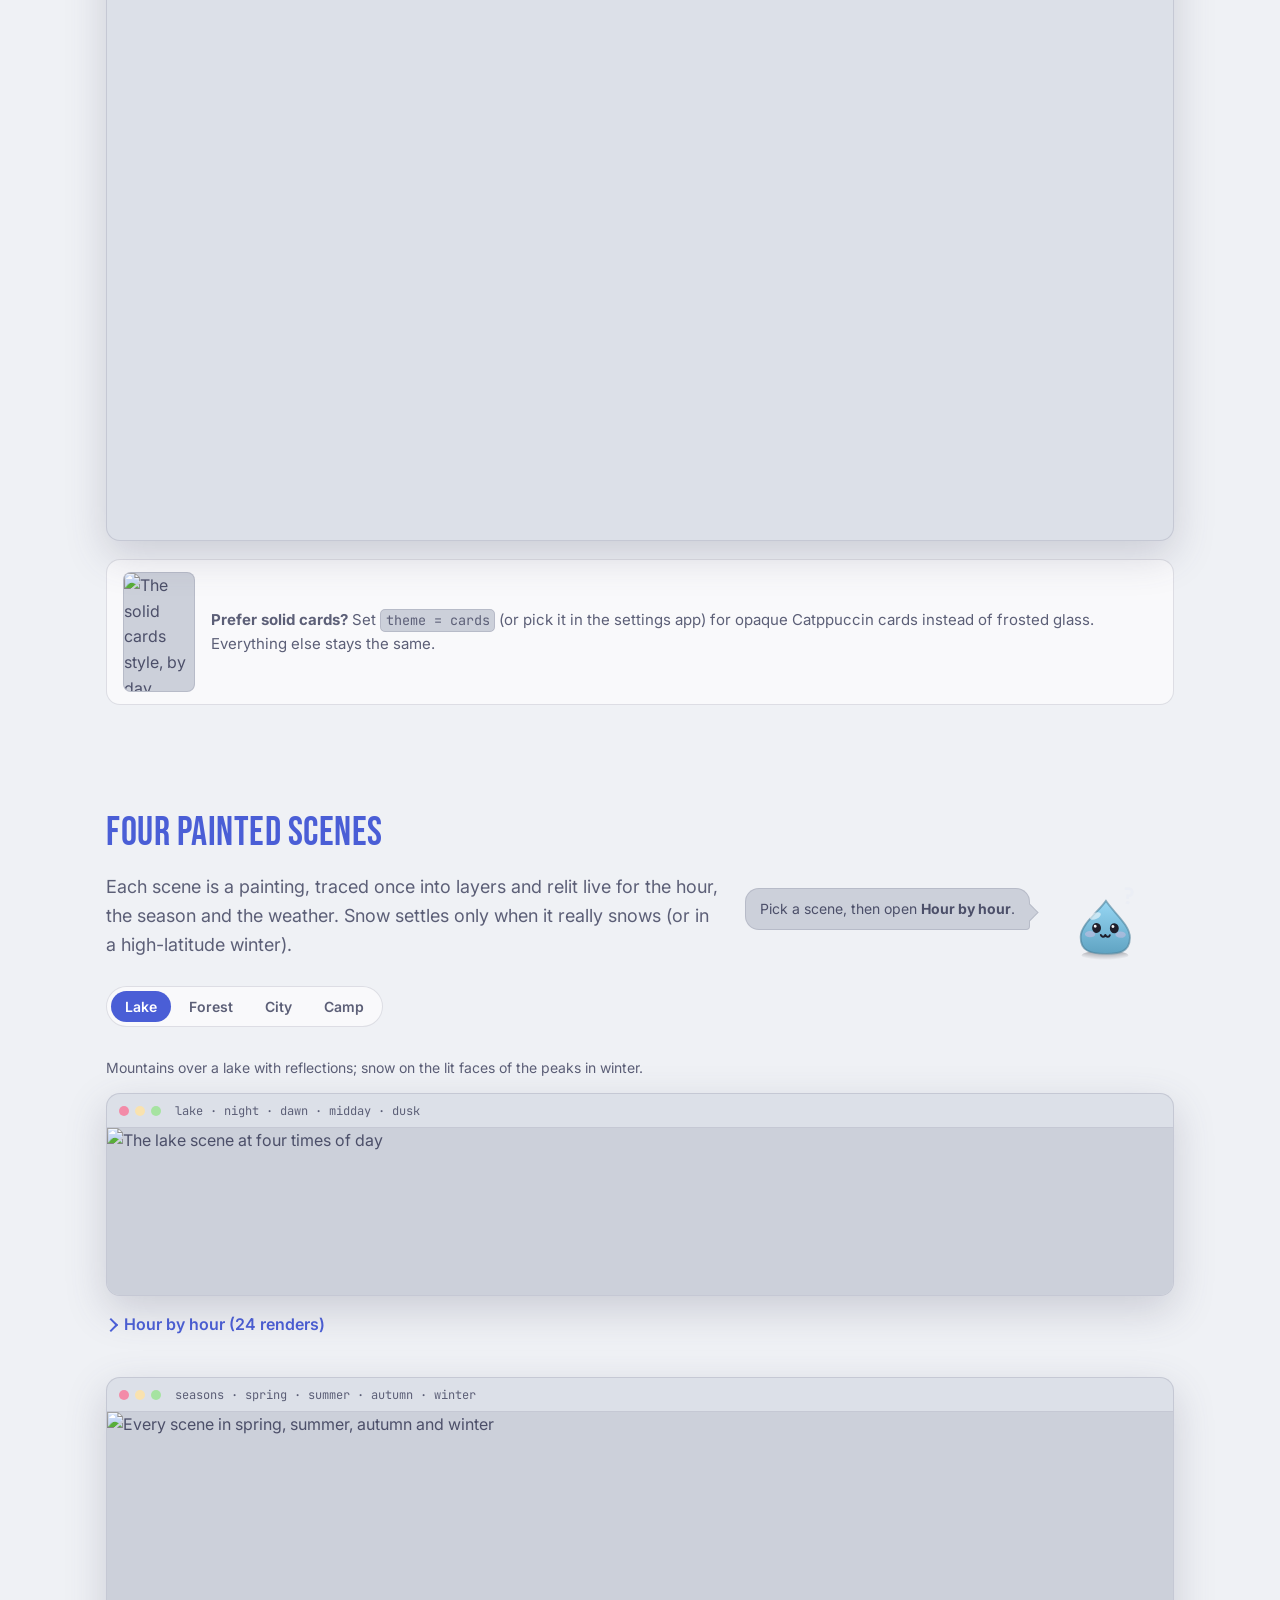
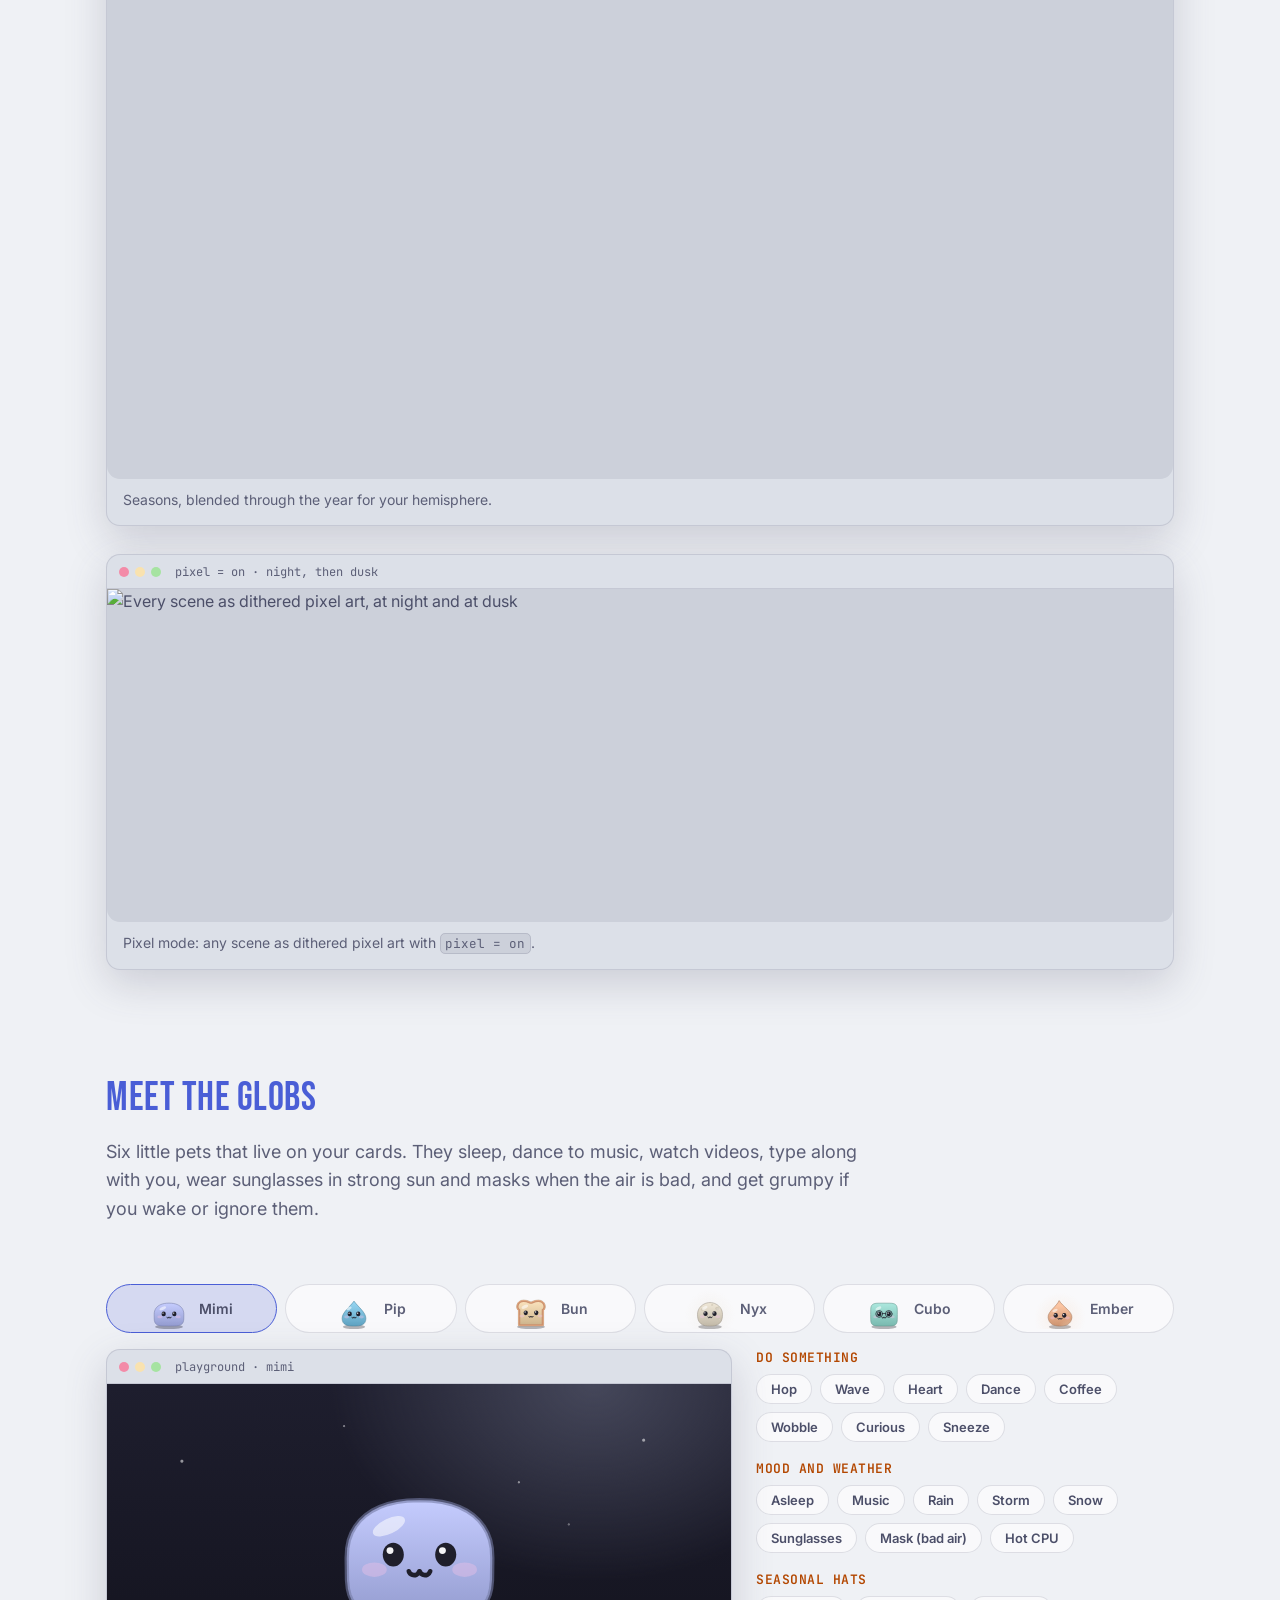
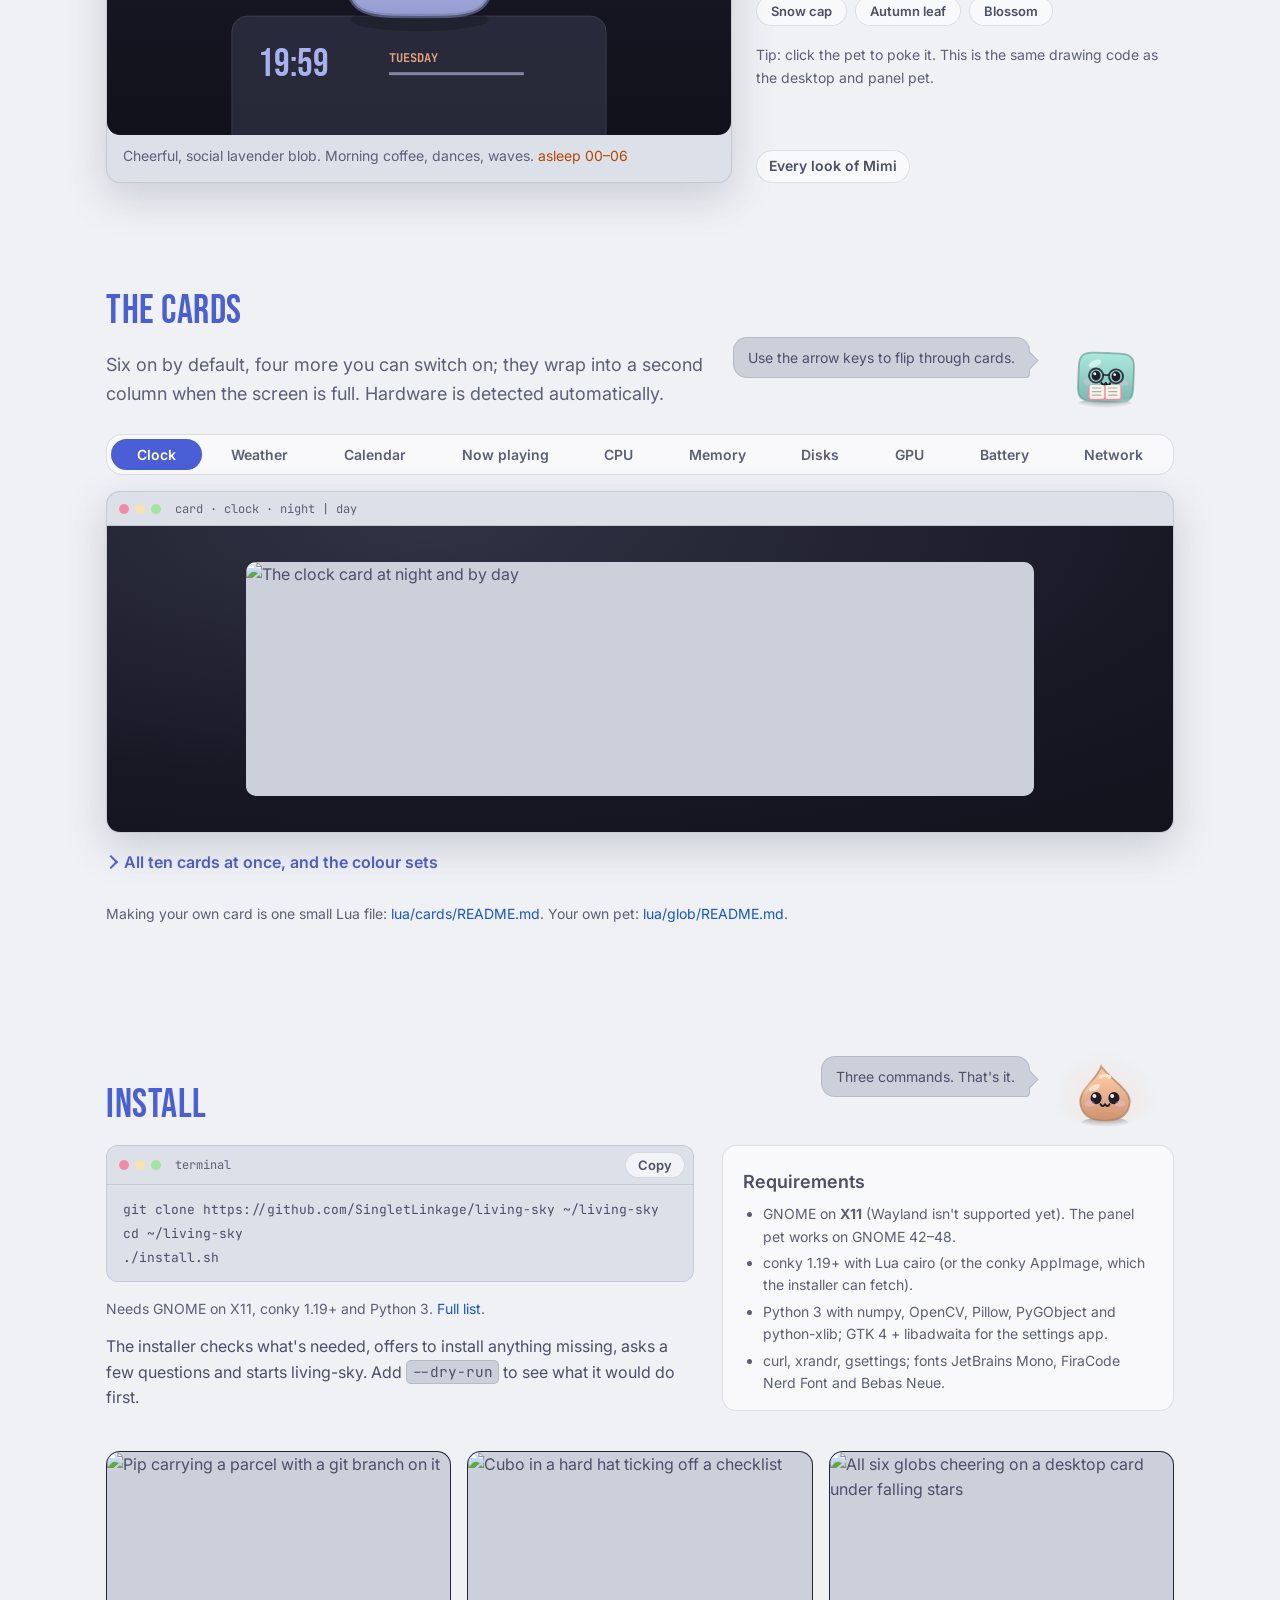
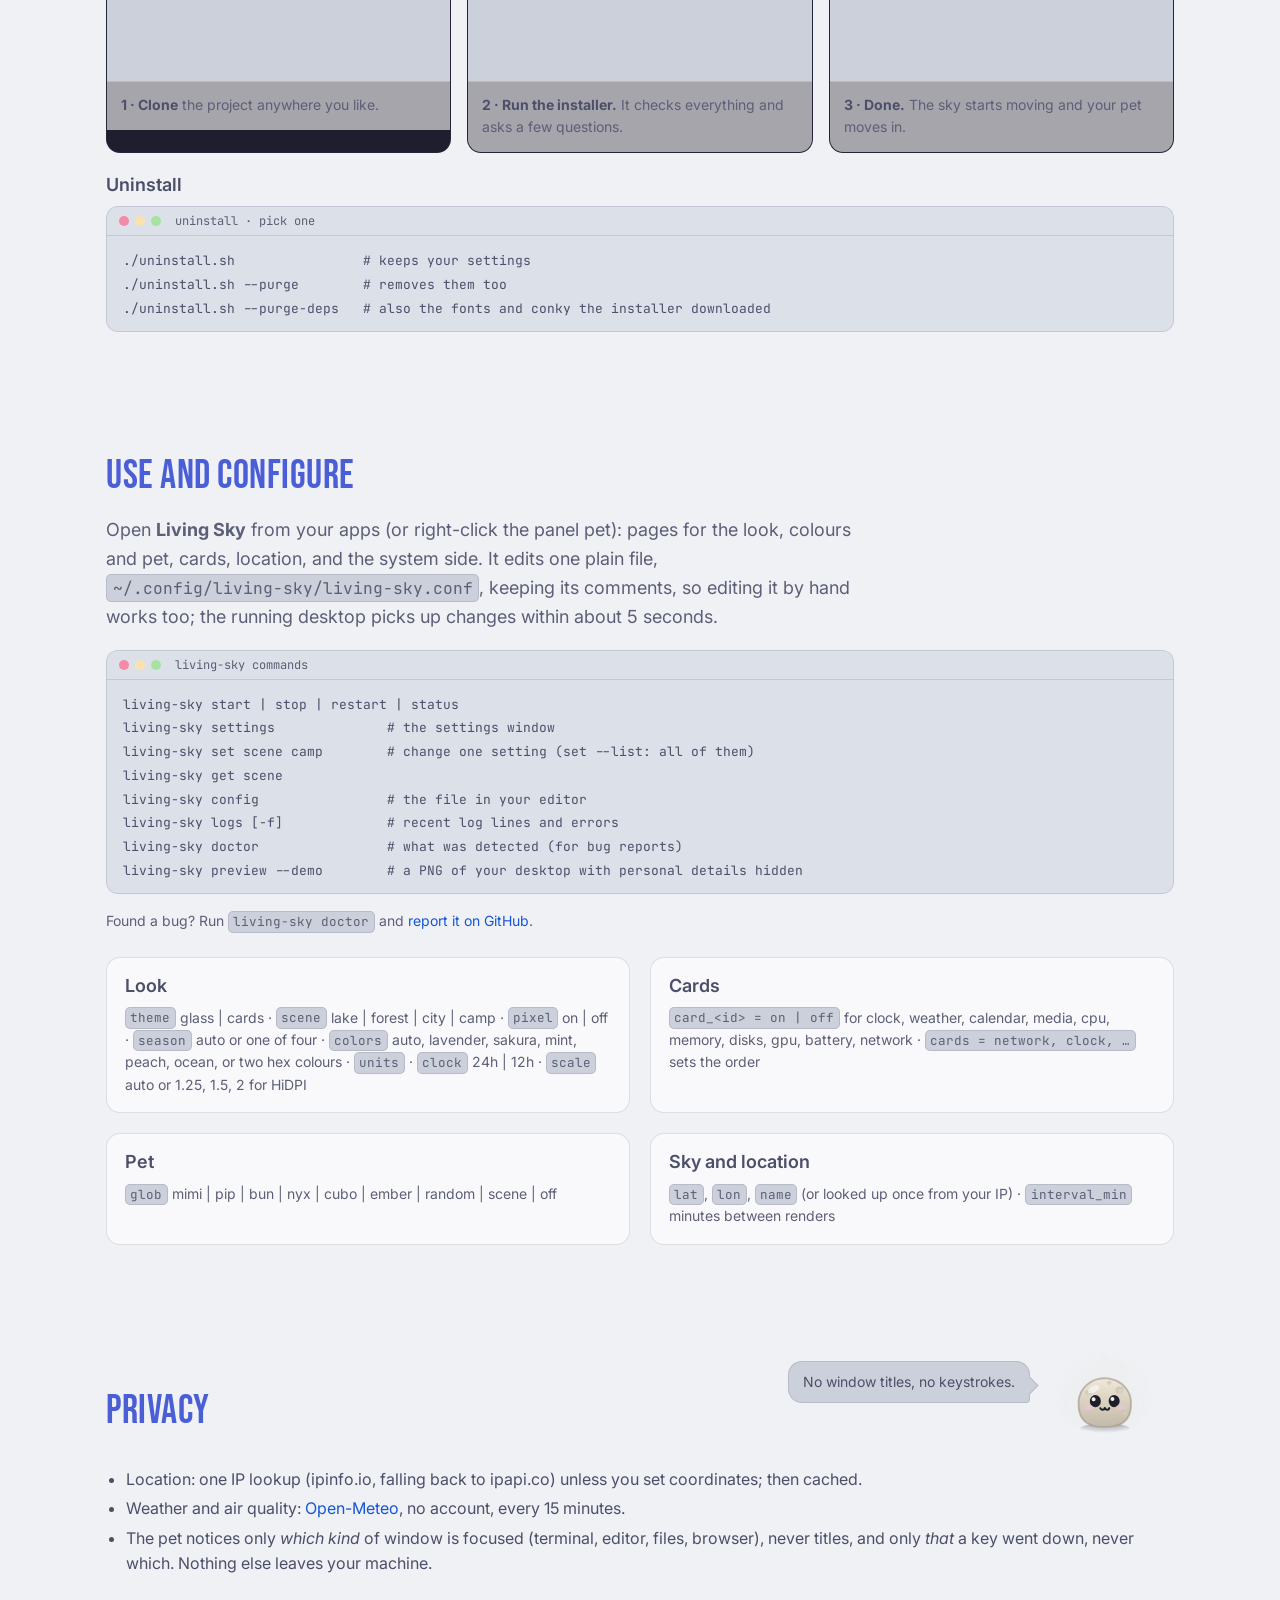
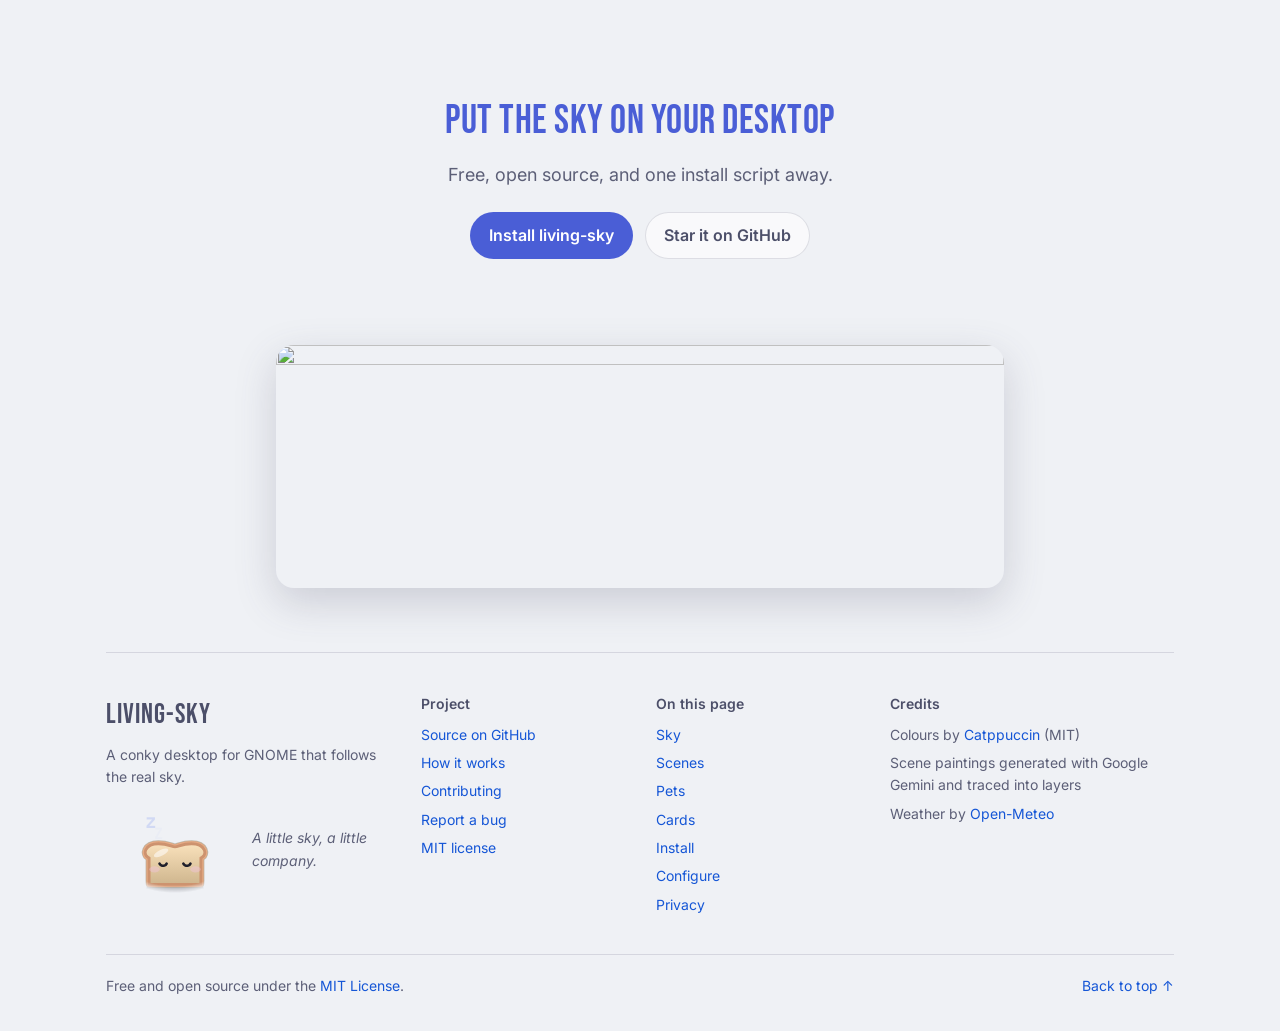
==== commit 3a5644c6: "Website: Mimi in the header, living guides, full-width card tabs - a small live Mimi beside the logo" ====
--- a/site/index.html
+++ b/site/index.html
@@ -32,15 +32,14 @@
 <body id="top">
 <a class="skip" href="#main">Skip to content</a>
 <header class="top">
-  <a class="brand" href="#top" aria-label="living-sky, back to top">living-sky</a>
+  <a class="brand" href="#top" aria-label="living-sky, back to top"><canvas class="guide-pet brand-pet" data-pet="mimi" data-pose="" width="48" height="34" aria-hidden="true"></canvas>living-sky</a>
   <button class="menu-btn" type="button" aria-expanded="false" aria-controls="site-nav">
     <svg width="20" height="20" viewBox="0 0 20 20" aria-hidden="true"><path d="M3 5h14M3 10h14M3 15h14" stroke="currentColor" stroke-width="2" stroke-linecap="round" fill="none"/></svg>
     <span>Menu</span>
   </button>
   <nav id="site-nav" aria-label="Primary">
     <a href="#looks">Sky</a><a href="#scenes">Scenes</a><a href="#pets">Pets</a><a href="#cards">Cards</a>
-    <a href="#install">Install</a><a href="#configure">Configure</a>
-    <a href="https://github.com/SingletLinkage/living-sky/blob/main/docs/how-it-works.md">Docs</a>
+    <a href="#install">Install</a><a href="#configure">Configure</a><a href="#privacy">Privacy</a>
     <a class="gh" href="https://github.com/SingletLinkage/living-sky">GitHub</a>
   </nav>
 </header>
@@ -334,7 +333,7 @@
       <li>Weather by <a href="https://open-meteo.com">Open-Meteo</a></li></ul></div>
   </div>
   <div class="foot-base">
-    <p>Free and open source under the <a href="https://github.com/SingletLinkage/living-sky/blob/main/LICENSE">MIT License</a> · made by SingletLinkage and contributors.</p>
+    <p>Free and open source under the <a href="https://github.com/SingletLinkage/living-sky/blob/main/LICENSE">MIT License</a>.</p>
     <a class="to-top" href="#top">Back to top ↑</a>
   </div>
 </footer>
--- a/site/style.css
+++ b/site/style.css
@@ -47,6 +47,9 @@
 }
 .top.scrolled { box-shadow: 0 6px 20px var(--shadow); }
 .brand { font-family: "Bebas Neue", sans-serif; font-size: 28px; letter-spacing: 1px; color: var(--text); transition: color .2s; }
+.top .brand { display: inline-flex; align-items: center; gap: 6px; }
+.brand-pet { margin: -6px 0 -4px -4px; -webkit-mask-image: none; mask-image: none; }
+html.no-pets .brand-pet, html:not(.js) .brand-pet { display: none; }
 .brand:hover { color: var(--accent); text-decoration: none; }
 .top nav { display: flex; gap: 6px 16px; flex-wrap: wrap; font-size: 14px; }
 .top nav a { color: var(--subtext); padding-bottom: 2px; background: linear-gradient(var(--accent), var(--accent)) 0 100% / 0 2px no-repeat;
@@ -86,6 +89,8 @@
 .switch { display: inline-flex; flex-wrap: wrap; align-items: center; gap: 4px; padding: 4px; background: var(--glass);
   border: 1px solid var(--line); border-radius: 999px; margin: 8px 0 16px; }
 .switch.wrap, #looks .switch { border-radius: 16px; }
+#card-tabs { display: flex; width: 100%; }
+#card-tabs button { flex: 1 1 auto; white-space: nowrap; }
 @media (max-width: 420px) { .switch .sep { display: none; } }
 .switch [role=group] { display: inline-flex; gap: 4px; }
 .switch button { font: 600 14px Inter, system-ui, sans-serif; color: var(--subtext); background: none; border: 0;
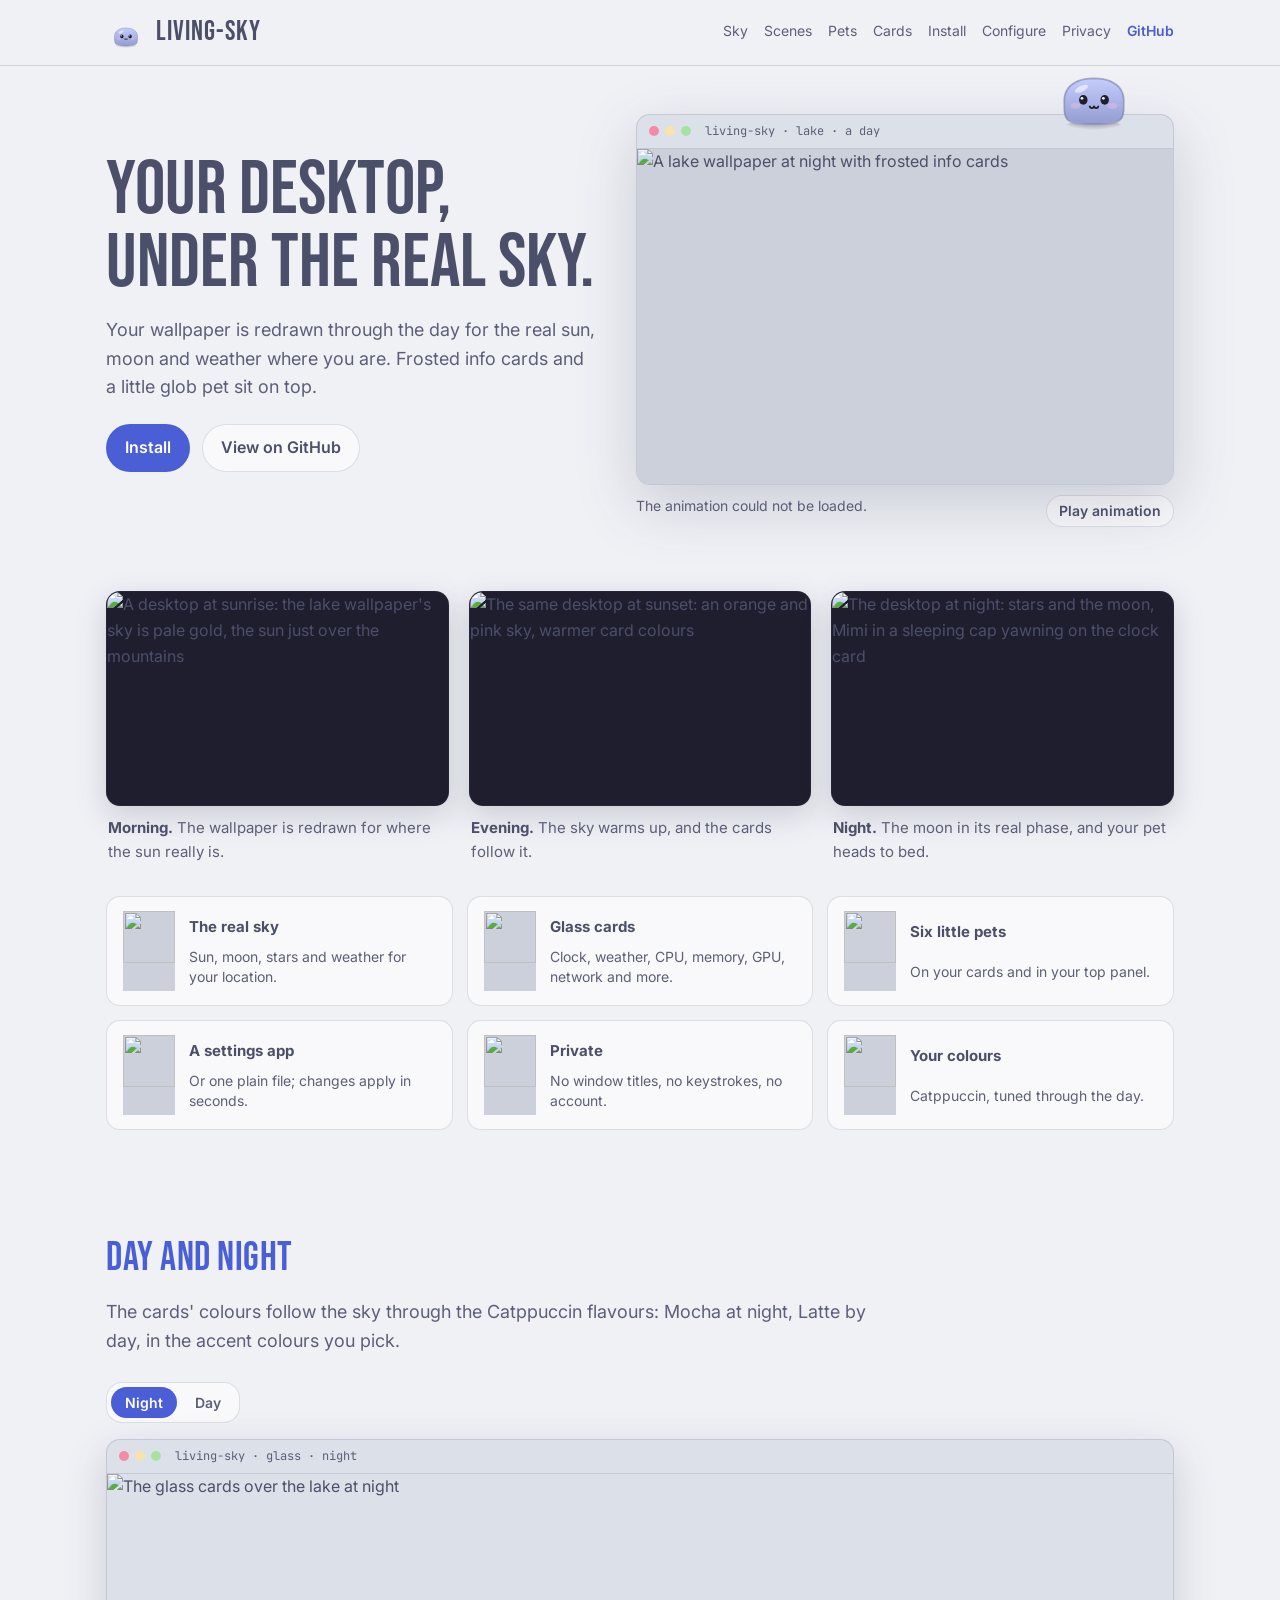
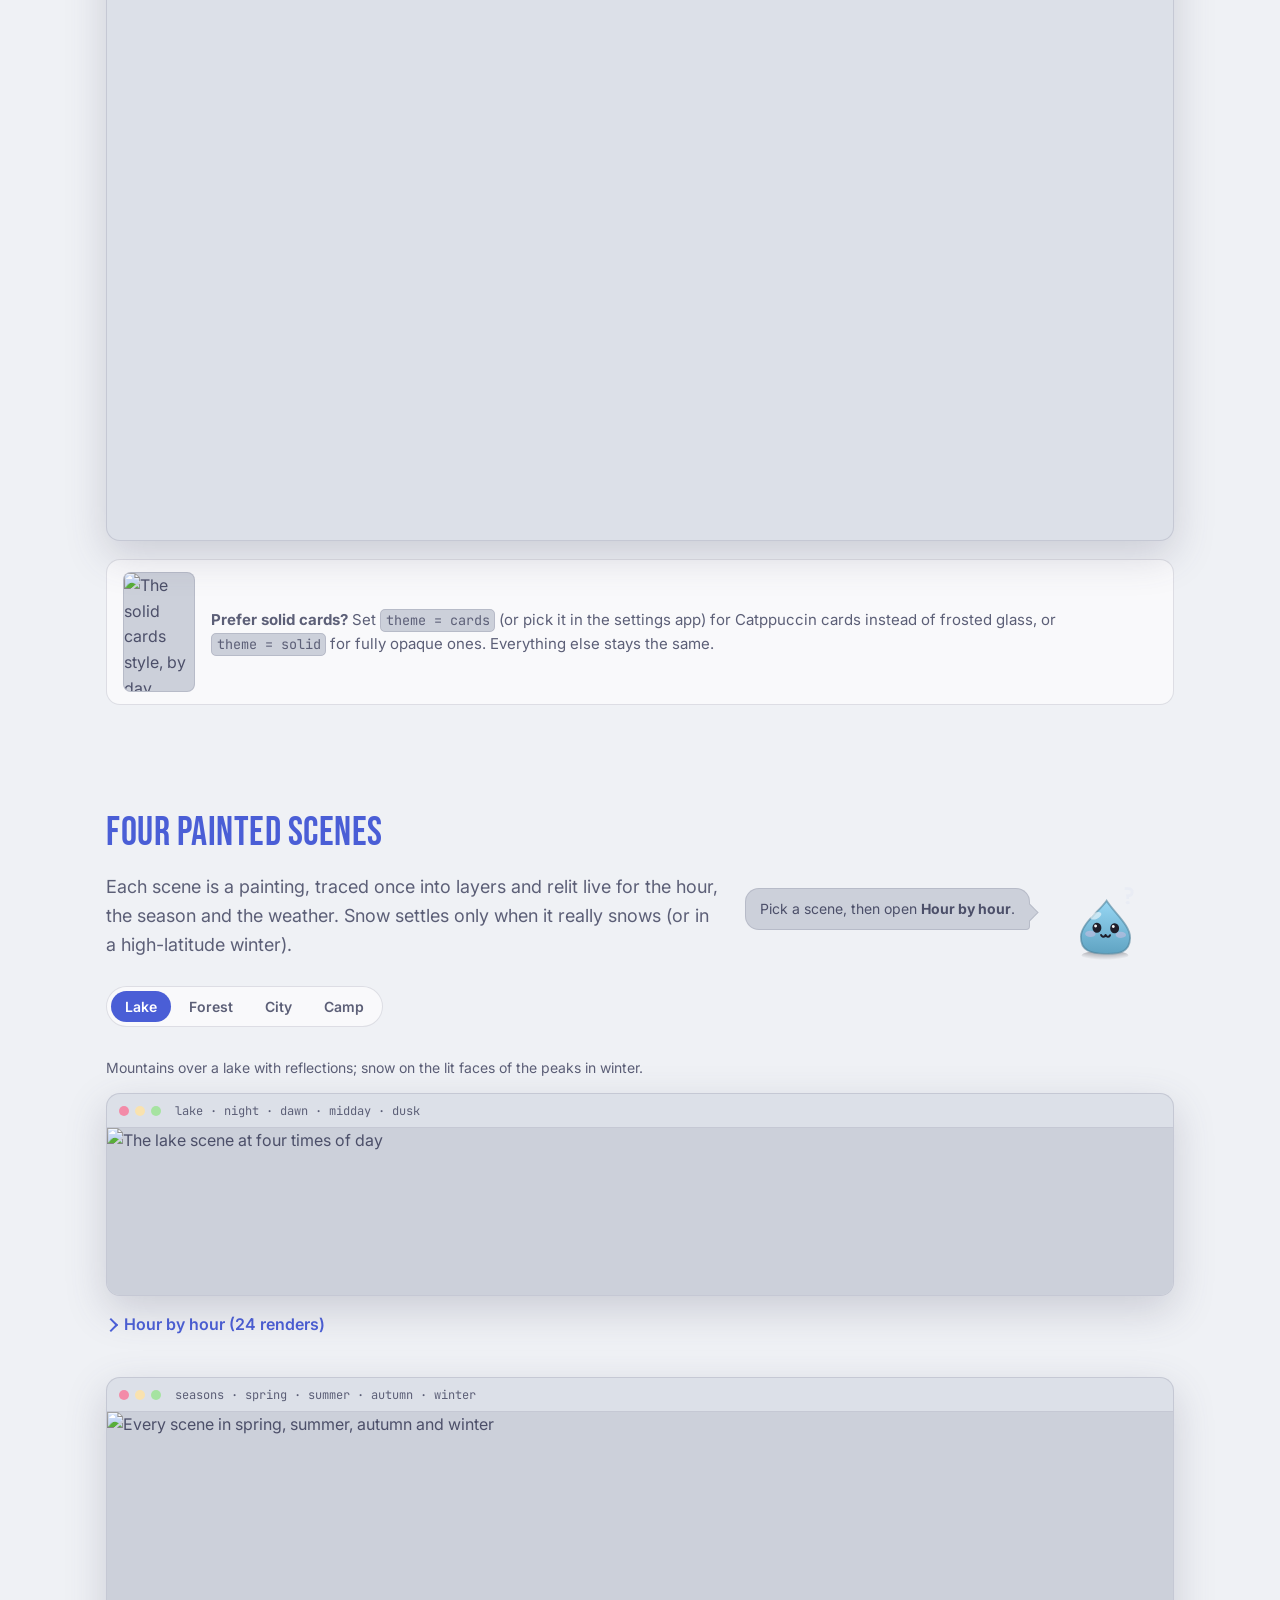
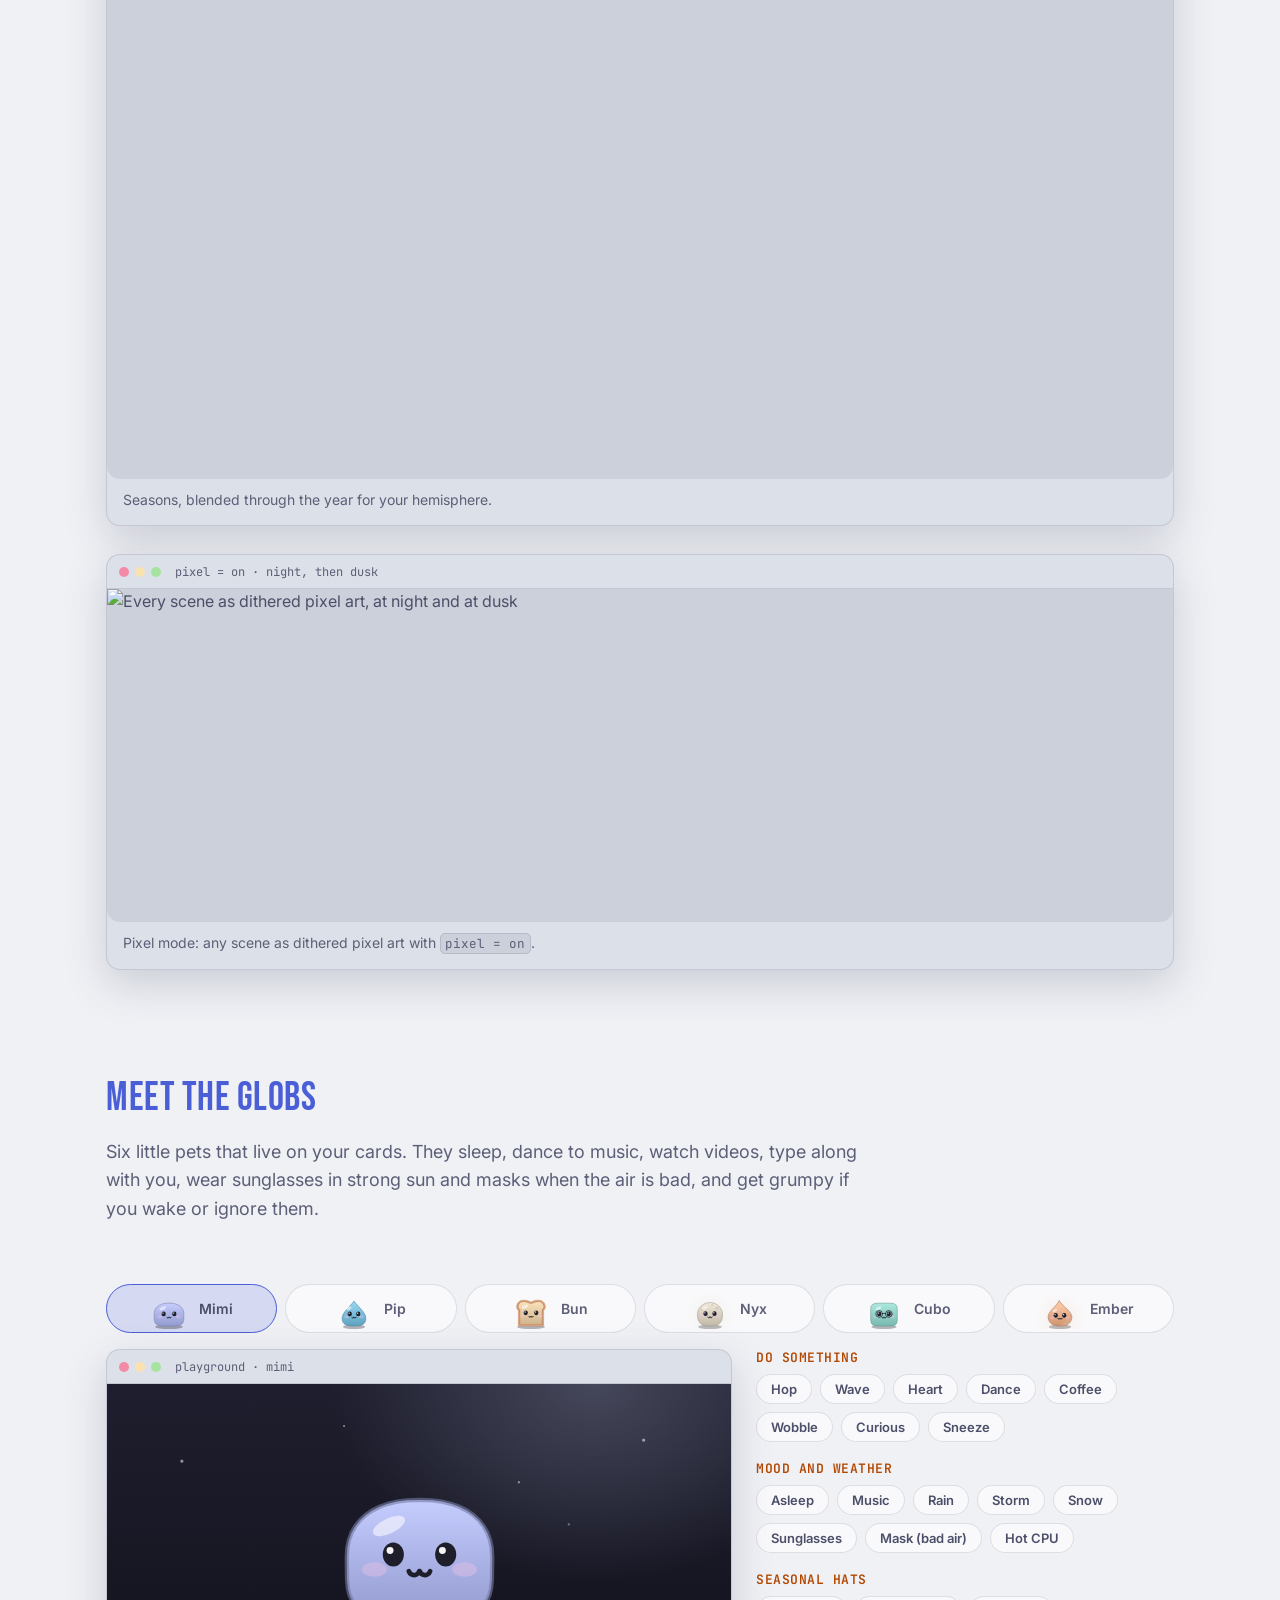
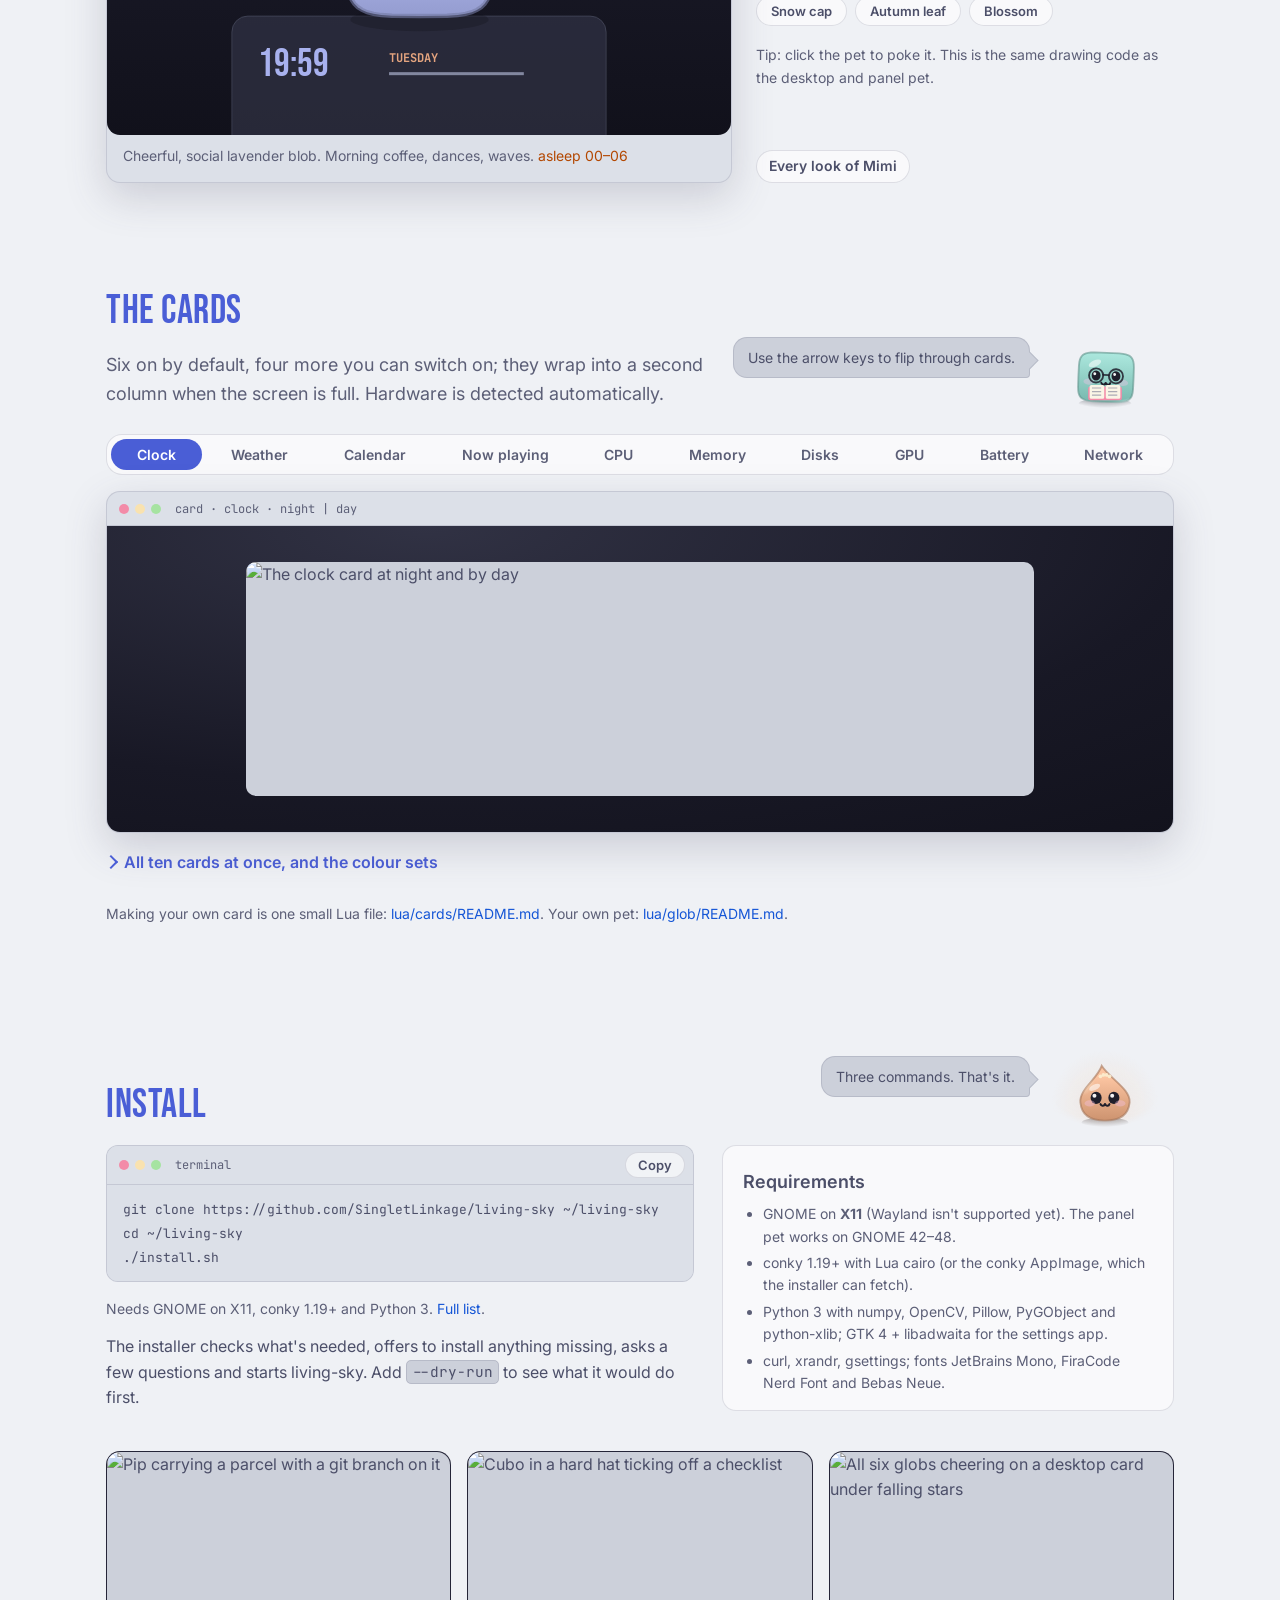
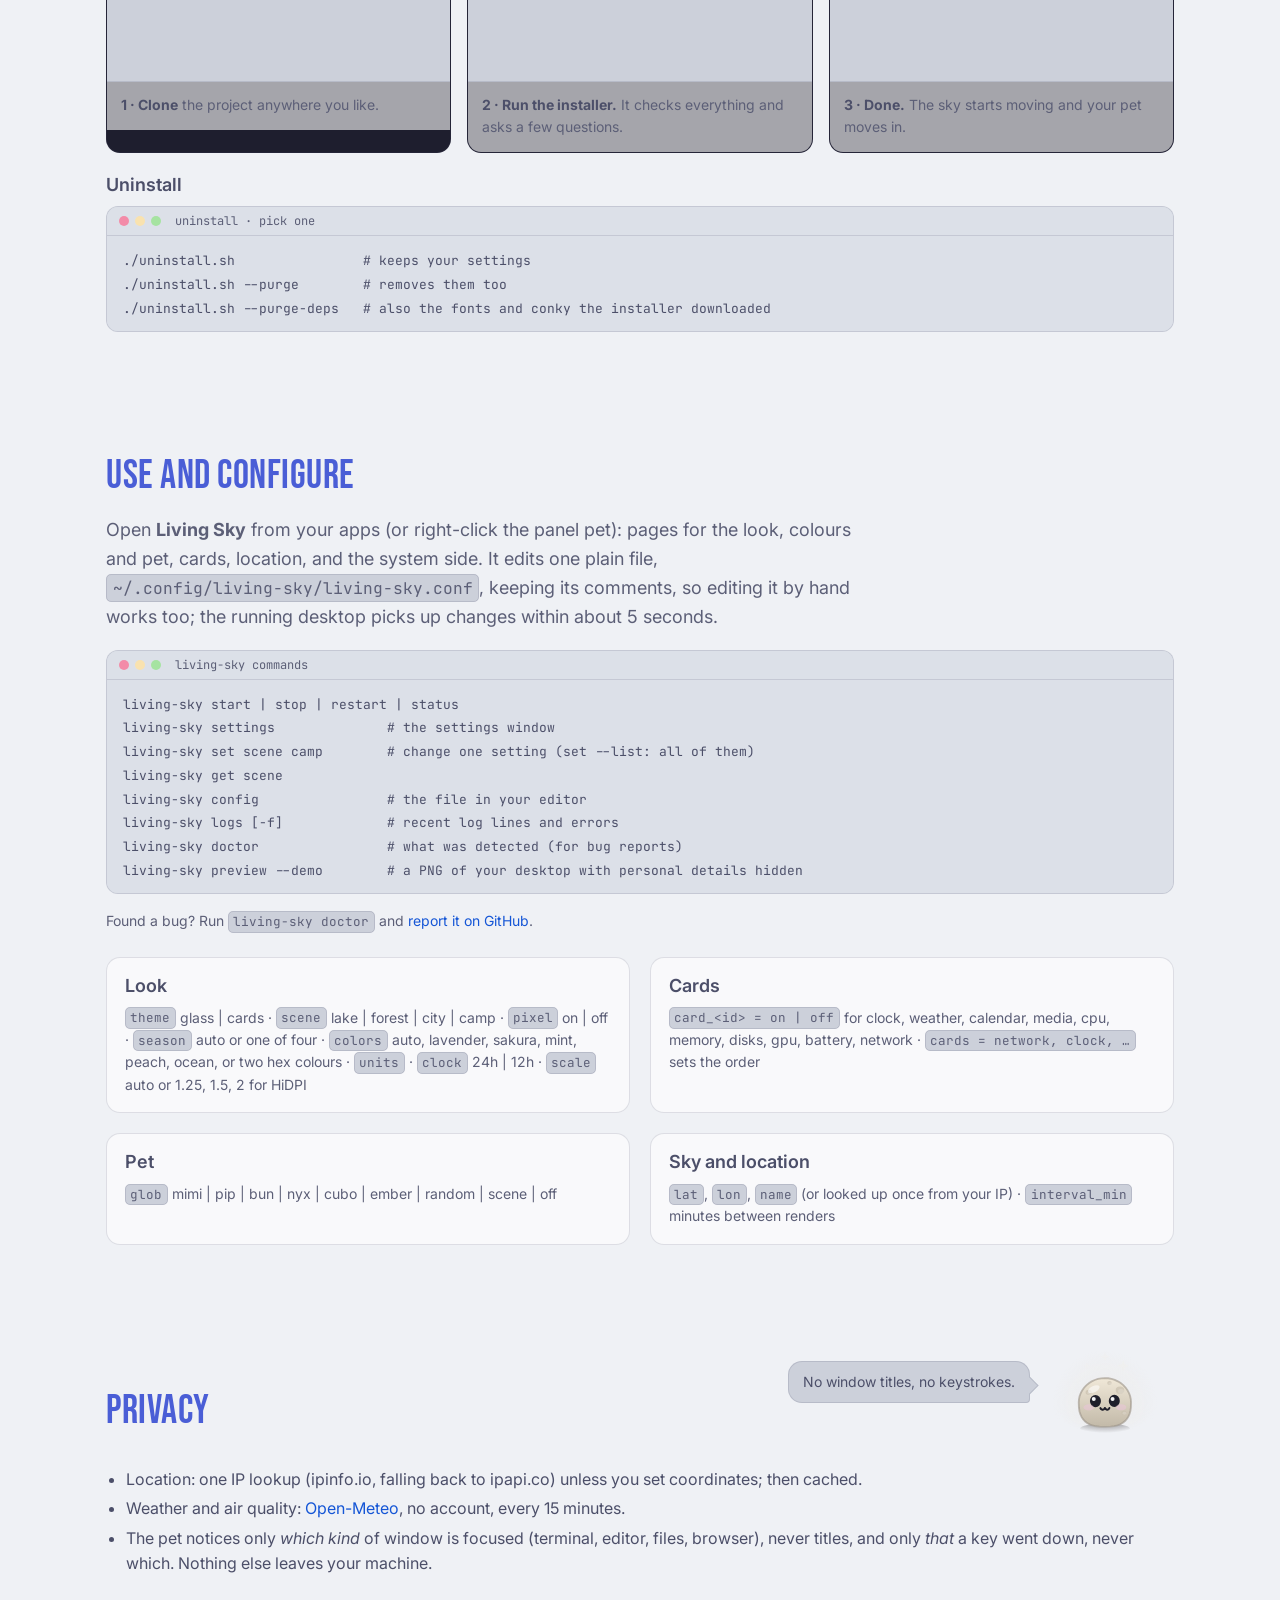
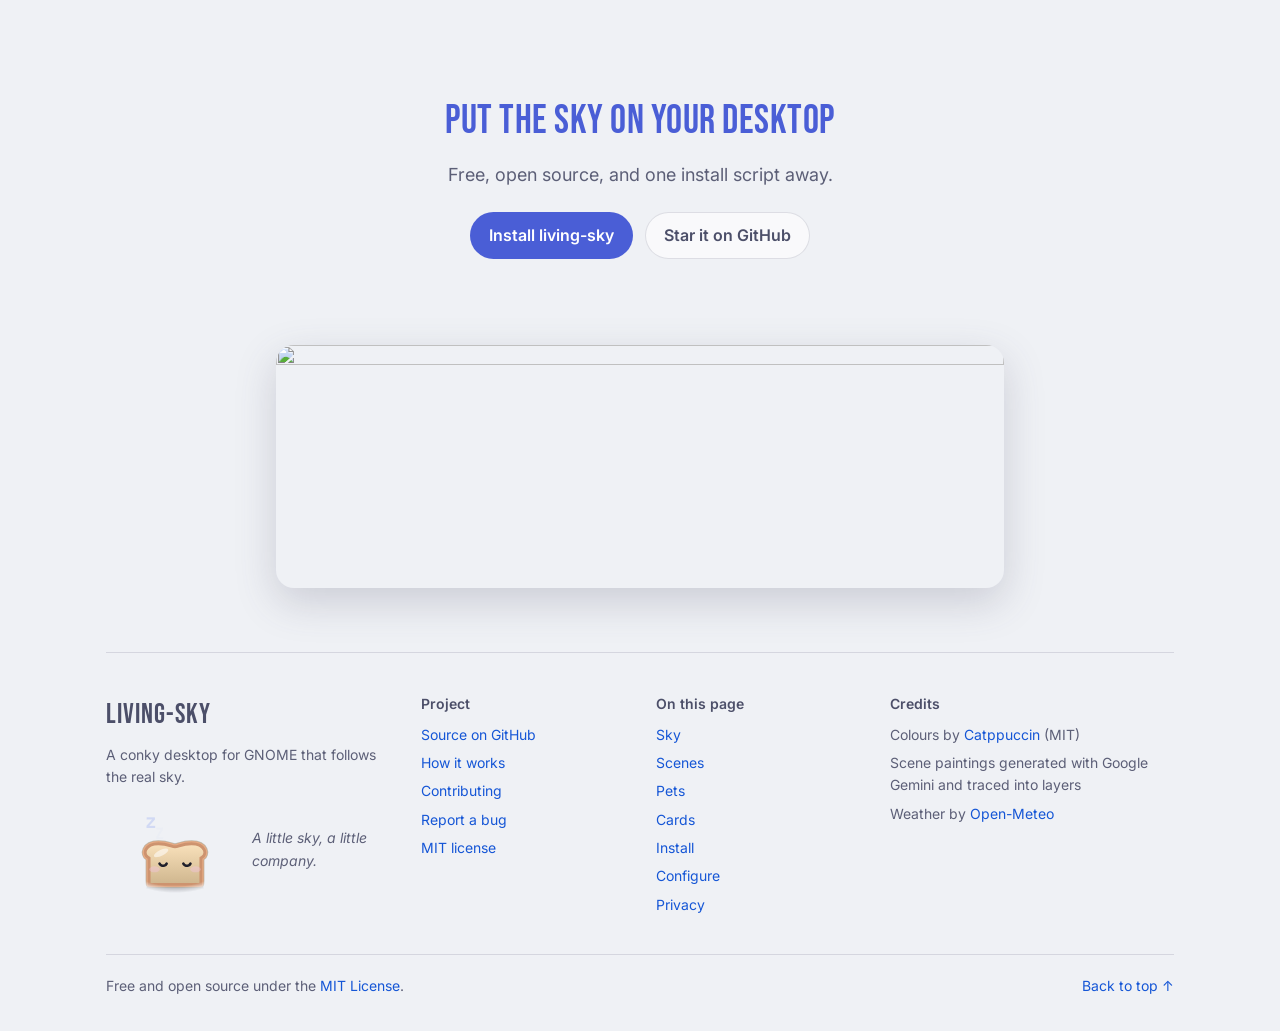
==== commit a73899bc: "conky 1.26 port, a solid theme, and theme switching that sticks - themes: own_window_color = '#00000" ====
--- a/site/index.html
+++ b/site/index.html
@@ -99,8 +99,8 @@
   </figure>
   <div class="alt-style">
     <img src="art/demos/cards-day-column.jpg" alt="The solid cards style, by day" width="430" height="1120" loading="lazy" decoding="async">
-    <p><b>Prefer solid cards?</b> Set <code>theme = cards</code> (or pick it in the settings app) for opaque Catppuccin
-      cards instead of frosted glass. Everything else stays the same.</p>
+    <p><b>Prefer solid cards?</b> Set <code>theme = cards</code> (or pick it in the settings app) for Catppuccin
+      cards instead of frosted glass, or <code>theme = solid</code> for fully opaque ones. Everything else stays the same.</p>
   </div>
 </section>
 
